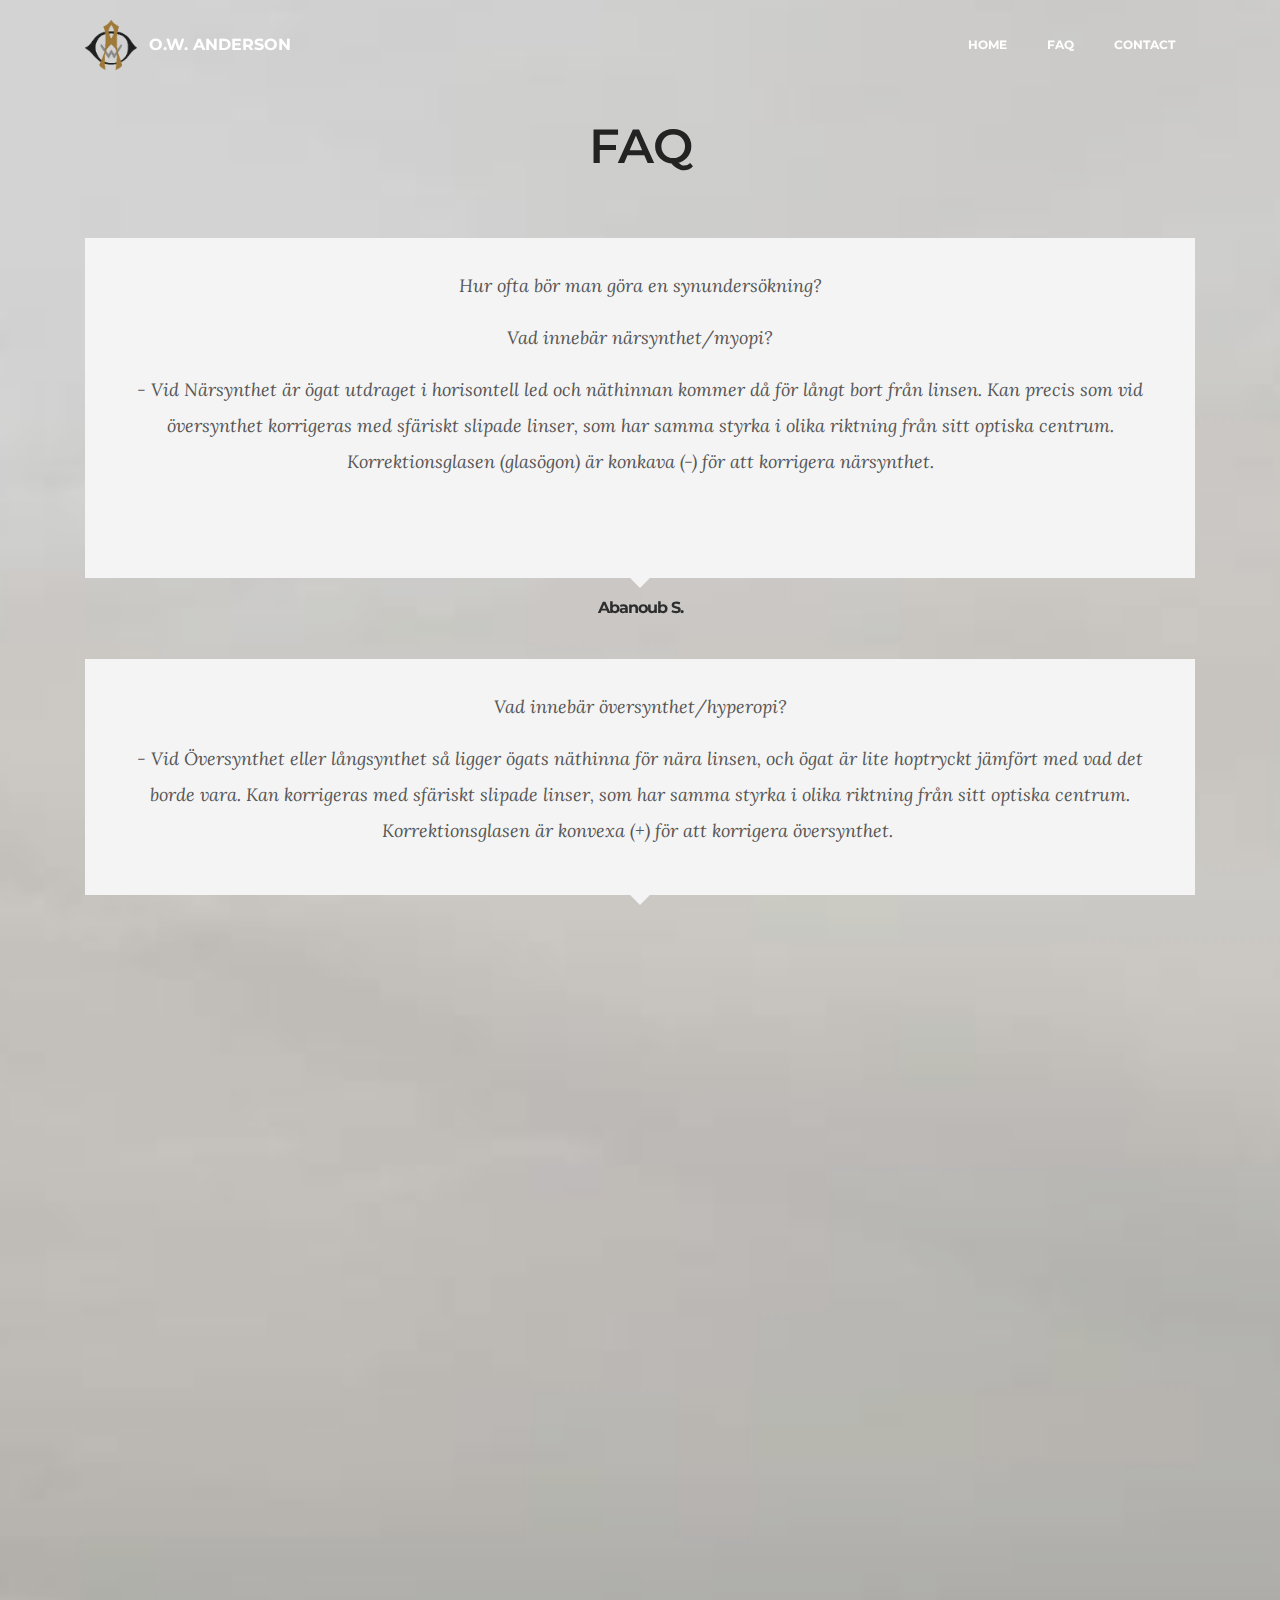
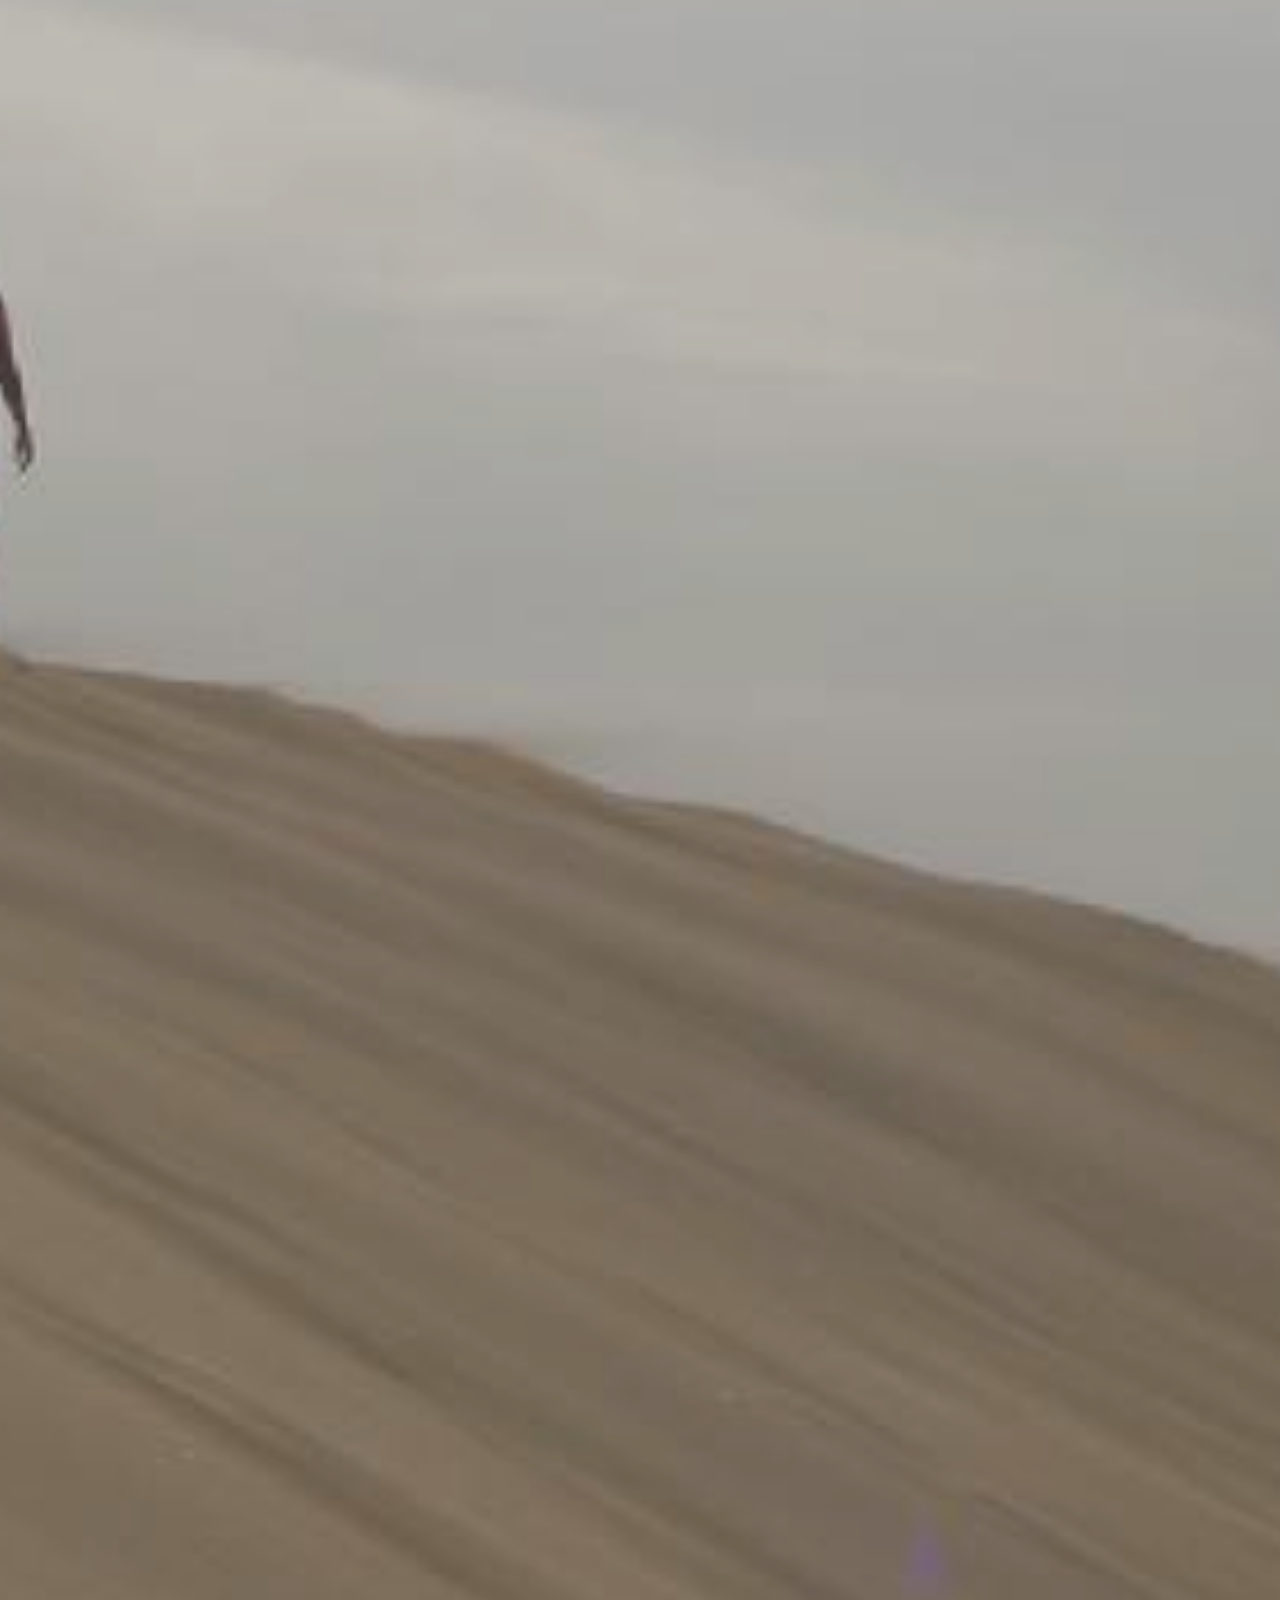
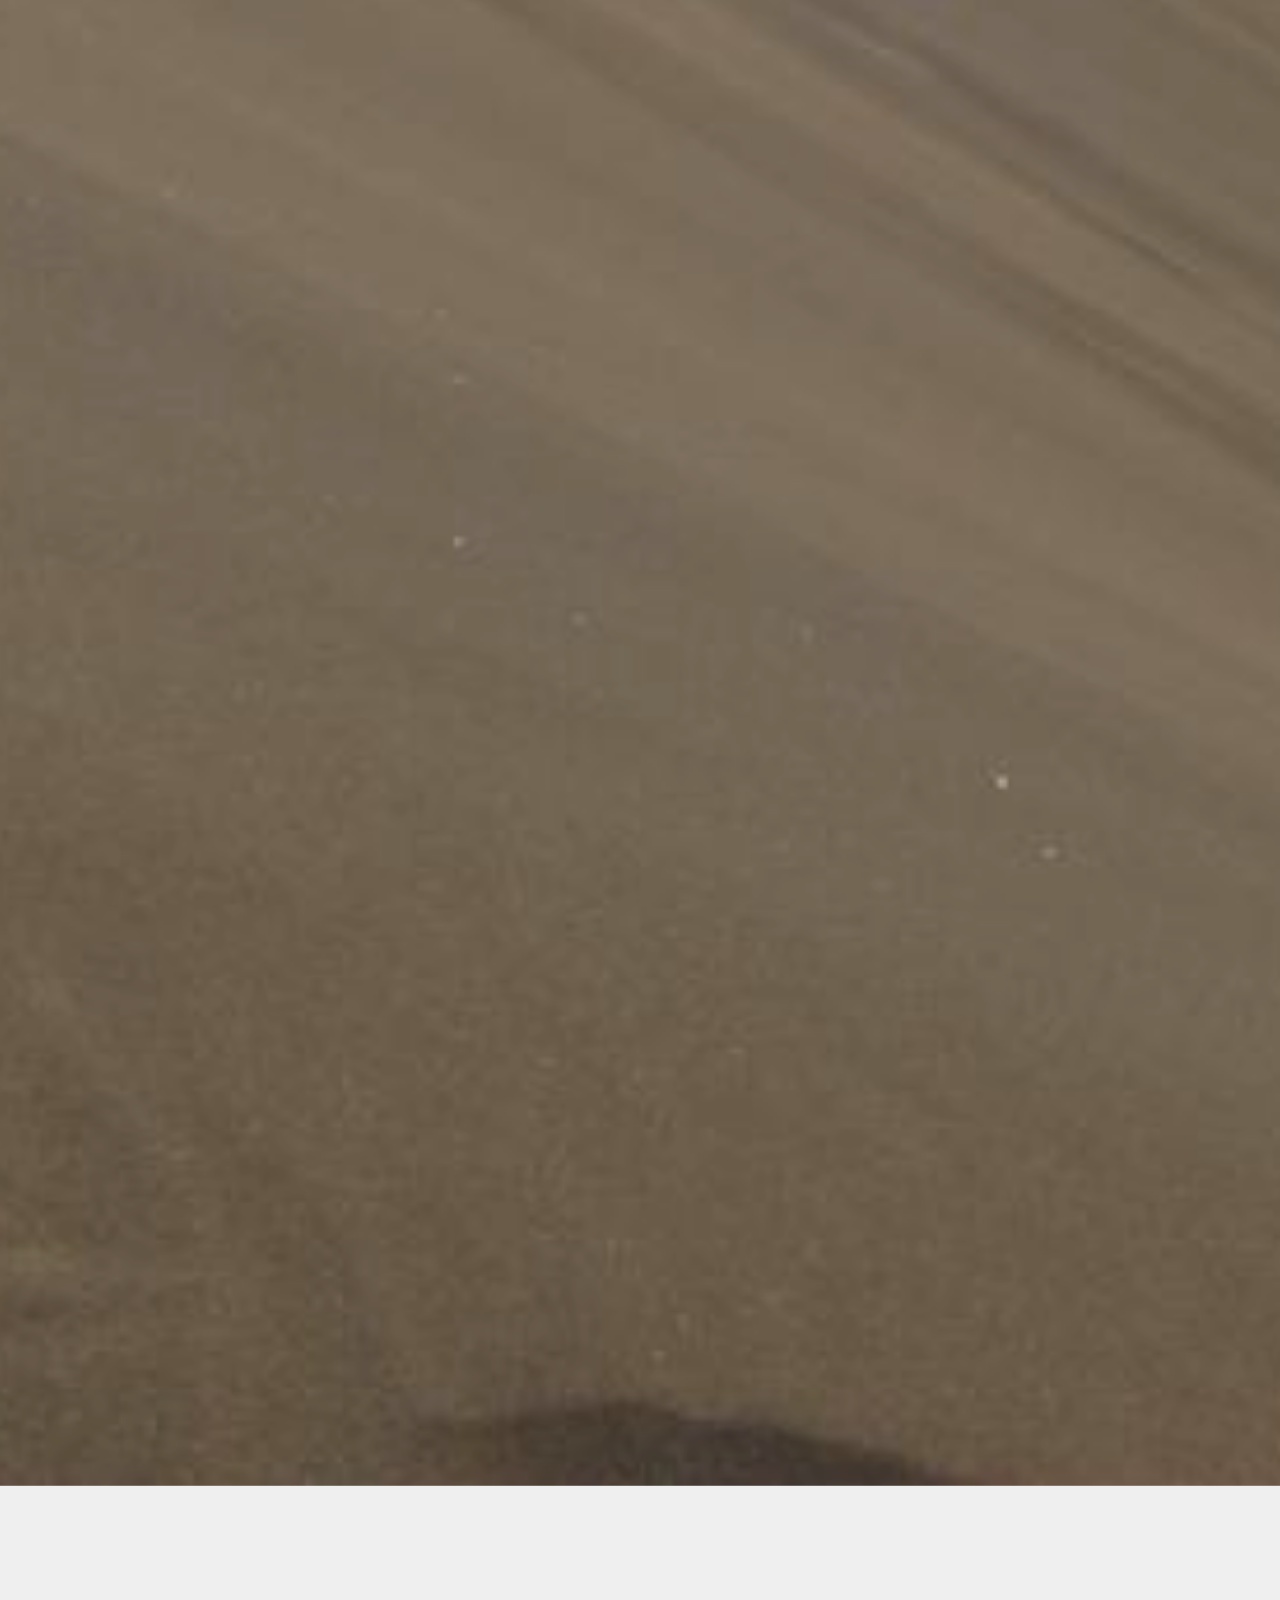
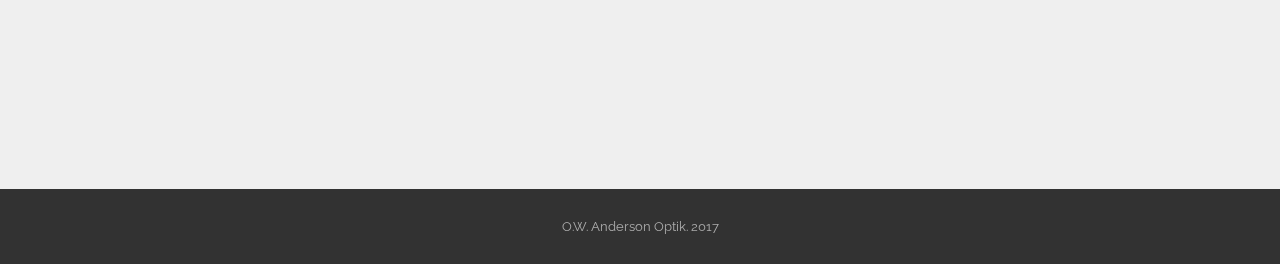
==== page1.html @ b097b7ee "create github pages" ====
<!DOCTYPE html>
<html>
<head>
  <!-- Site made with Mobirise Website Builder v3.10.2, https://mobirise.com -->
  <meta charset="UTF-8">
  <meta http-equiv="X-UA-Compatible" content="IE=edge">
  <meta name="generator" content="Mobirise v3.10.2, mobirise.com">
  <meta name="viewport" content="width=device-width, initial-scale=1">
  <link rel="shortcut icon" href="assets/images/ow-backgroundless-132x128-56.png" type="image/x-icon">
  <meta name="description" content="">
  
  <link rel="stylesheet" href="https://fonts.googleapis.com/css?family=Lora:400,700,400italic,700italic&amp;subset=latin">
  <link rel="stylesheet" href="https://fonts.googleapis.com/css?family=Montserrat:400,700">
  <link rel="stylesheet" href="https://fonts.googleapis.com/css?family=Raleway:100,100i,200,200i,300,300i,400,400i,500,500i,600,600i,700,700i,800,800i,900,900i">
  <link rel="stylesheet" href="assets/bootstrap-material-design-font/css/material.css">
  <link rel="stylesheet" href="assets/tether/tether.min.css">
  <link rel="stylesheet" href="assets/bootstrap/css/bootstrap.min.css">
  <link rel="stylesheet" href="assets/animate.css/animate.min.css">
  <link rel="stylesheet" href="assets/dropdown/css/style.css">
  <link rel="stylesheet" href="assets/theme/css/style.css">
  <link rel="stylesheet" href="assets/mobirise/css/mbr-additional.css" type="text/css">
  
  
  
</head>
<body>
<section id="ext_menu-i">

    <nav class="navbar navbar-dropdown bg-color transparent navbar-fixed-top">
        <div class="container">

            <div class="mbr-table">
                <div class="mbr-table-cell">

                    <div class="navbar-brand">
                        <a href="https://mobirise.com" class="navbar-logo"><img src="assets/images/ow-backgroundless-132x128-56.png" alt="Mobirise"></a>
                        <a class="navbar-caption" href="https://mobirise.com">O.W. ANDERSON</a>
                    </div>

                </div>
                <div class="mbr-table-cell">

                    <button class="navbar-toggler pull-xs-right hidden-md-up" type="button" data-toggle="collapse" data-target="#exCollapsingNavbar">
                        <div class="hamburger-icon"></div>
                    </button>

                    <ul class="nav-dropdown collapse pull-xs-right nav navbar-nav navbar-toggleable-sm" id="exCollapsingNavbar"><li class="nav-item"><a class="nav-link link" href="https://mobirise.com/">HOME</a></li><li class="nav-item"><a class="nav-link link" href="page1.html">FAQ</a></li><li class="nav-item"><a class="nav-link link" href="https://mobirise.com/">CONTACT</a></li></ul>
                    <button hidden="" class="navbar-toggler navbar-close" type="button" data-toggle="collapse" data-target="#exCollapsingNavbar">
                        <div class="close-icon"></div>
                    </button>

                </div>
            </div>

        </div>
    </nav>

</section>

<section class="engine"><a rel="external" href="https://mobirise.com">free drag and drop website generator software</a></section><section class="mbr-section mbr-parallax-background mbr-after-navbar" id="testimonials4-l" style="background-image: url(assets/images/sky.jpg); padding-top: 120px; padding-bottom: 120px;">

    <div class="mbr-overlay" style="opacity: 0.2; background-color: rgb(34, 34, 34);">
    </div>

        <div class="mbr-section mbr-section__container mbr-section__container--middle">
            <div class="container">
                <div class="row">
                    <div class="col-xs-12 text-xs-center">
                        <h3 class="mbr-section-title display-2">FAQ</h3>
                        
                    </div>
                </div>
            </div>
        </div>


    <div class="mbr-section mbr-section-nopadding">
        <div class="container">
            <div class="row">

                <div class="col-xs-12">

                    <div class="mbr-testimonial card">
                        <div class="card-block"><p>Hur ofta bör man göra en synundersökning?</p><p><span style="font-size: 1.125rem; line-height: 2;">Vad innebär närsynthet/myopi?</span></p><p>- Vid Närsynthet är ögat utdraget i horisontell led och näthinnan kommer då för långt bort från linsen. Kan precis som vid översynthet korrigeras med sfäriskt slipade linser, som har samma styrka i olika riktning från sitt optiska centrum. Korrektionsglasen (glasögon) är konkava (-) för att korrigera närsynthet.</p><p><br></p></div>
                        <div class="mbr-author card-footer">
                            
                            <div class="mbr-author-name">Abanoub S.</div>
                            
                        </div>
                    </div><div class="mbr-testimonial card">
                        <div class="card-block"><p>Vad innebär översynthet/hyperopi?</p><p>- Vid Översynthet eller långsynthet så ligger ögats näthinna för nära linsen, och ögat är lite hoptryckt jämfört med vad det borde vara. Kan korrigeras med sfäriskt slipade linser, som har samma styrka i olika riktning från sitt optiska centrum. Korrektionsglasen är konvexa (+) för att korrigera översynthet.&nbsp;</p></div>
                        <div class="mbr-author card-footer">
                            
                            <div class="mbr-author-name">Suffian A.</div>
                            
                        </div>
                    </div><div class="mbr-testimonial card">
                        <div class="card-block"><p>Vad innebär astigmatism/brytningsfel?</p><p>- Vid Astigmatism även kallat brytningsfel, ger en sfärisk korrektion ändå oskarpa bilder i något avseende, oftast upplever personen att en rund punkt blir oval och suddig i en riktning. Den typen av fel kallas astigmatiska fel och korrigeras med toriska (cylindriska) korrektionsglas. Vid astigmatism bryts ljusstrålar i horisontal- och vertikalplanet till olika punkter i ögat och bilden på näthinnan blir suddig. Astigmatism uppträder ibland samtidigt med något av synfelen närsynthet eller översynthet, och glasögonens korrektionsglas slipas då med olika styrka i olika riktning. Vid astigmatiskt synfel kan toriska linser användas. Dessa har två styrkor, en för sfärsik korrektion och en för cylindrisk.</p></div>
                        <div class="mbr-author card-footer">
                            
                            <div class="mbr-author-name">Jhollman C.</div>
                            
                        </div>
                    </div><div class="mbr-testimonial card">
                        <div class="card-block"><p>Vad menas med ålderssynthet/presbyopi?</p><p>- Ålderssynthet uppstår vanligen runt 50 år, då har ögonlinsen börjat förändras och stelna och ögonlinsen får svårare att ställa in sig snabbt. Det gör att äldre personer i allmänhet har svårt att se skarpt på nära håll, även om synen varit fullgod i yngre år. Den åldersbetingade synnedsättning ska inte förväxlas med översynthet.</p><p>För att korrigera ålderssynthet, används glas med olika styrka i olika delar, så att bäraren av glasögonen kan höja och sänka huvudet för att få olika styrka på den del av glasögonen som används. Sådana glas kallas progressiva glas och övergången mellan olika styrka är mjuk. Innan tekniken med progressivt slipade glas var tillräckligt bra var det vanligt med bifokalglas eller trifokalglas, dvs linser med avgränsade områden med annan slipning, något som kunde kännas obekvämt och störande för bäraren. Ännu ett alternativ på ålderns höst är att ha olika glasögon för läsning och för att se på långt håll, något som många föredrar. I dag finns det både bifokala linser och progressiva linser för att korrigera ålderssynthet.</p><p><br></p><p>En rubbning i ögats förmåga att ställa in sig kan förekomma även i yngre åldrar och gör att personen ser sämre på nära håll än vad som är normalt. Det kan ha fysiologiska orsaker eller bero på läkemedel.</p></div>
                        <div class="mbr-author card-footer">
                            
                            <div class="mbr-author-name">John Smith</div>
                            
                        </div>
                    </div><div class="mbr-testimonial card">
                        <div class="card-block"><p>“Lorem ipsum dolor sit amet, consectetur adipisicing elit. Excepturi, aspernatur, voluptatibus, atque, tempore molestiae sed modi a ullam sint adipisci rerum vel praesentium voluptas deserunt veniam provident culpa sequi veritatis.”</p></div>
                        <div class="mbr-author card-footer">
                            
                            <div class="mbr-author-name">John Smith</div>
                            
                        </div>
                    </div><div class="mbr-testimonial card">
                        <div class="card-block"><p>“Lorem ipsum dolor sit amet, consectetur adipisicing elit. Excepturi, aspernatur, voluptatibus, atque, tempore molestiae sed modi a ullam sint adipisci rerum vel praesentium voluptas deserunt veniam provident culpa sequi veritatis.”</p></div>
                        <div class="mbr-author card-footer">
                            
                            <div class="mbr-author-name">John Smith</div>
                            
                        </div>
                    </div><div class="mbr-testimonial card">
                        <div class="card-block"><p>“Lorem ipsum dolor sit amet, consectetur adipisicing elit. Excepturi, aspernatur, voluptatibus, atque, tempore molestiae sed modi a ullam sint adipisci rerum vel praesentium voluptas deserunt veniam provident culpa sequi veritatis.”</p></div>
                        <div class="mbr-author card-footer">
                            
                            <div class="mbr-author-name">John Smith</div>
                            
                        </div>
                    </div><div class="mbr-testimonial card">
                        <div class="card-block"><p>“Lorem ipsum dolor sit amet, consectetur adipisicing elit. Excepturi, aspernatur, voluptatibus, atque, tempore molestiae sed modi a ullam sint adipisci rerum vel praesentium voluptas deserunt veniam provident culpa sequi veritatis.”</p></div>
                        <div class="mbr-author card-footer">
                            
                            <div class="mbr-author-name">John Smith</div>
                            
                        </div>
                    </div><div class="mbr-testimonial card">
                        <div class="card-block"><p>“Lorem ipsum dolor sit amet, consectetur adipisicing elit. Excepturi, aspernatur, voluptatibus, atque, tempore molestiae sed modi a ullam sint adipisci rerum vel praesentium voluptas deserunt veniam provident culpa sequi veritatis.”</p></div>
                        <div class="mbr-author card-footer">
                            
                            <div class="mbr-author-name">John Smith</div>
                            
                        </div>
                    </div><div class="mbr-testimonial card">
                        <div class="card-block"><p>“Lorem ipsum dolor sit amet, consectetur adipisicing elit. Excepturi, aspernatur, voluptatibus, atque, tempore molestiae sed modi a ullam sint adipisci rerum vel praesentium voluptas deserunt veniam provident culpa sequi veritatis.”</p></div>
                        <div class="mbr-author card-footer">
                            
                            <div class="mbr-author-name">John Smith</div>
                            
                        </div>
                    </div><div class="mbr-testimonial card">
                        <div class="card-block"><p>“Lorem ipsum dolor sit amet, consectetur adipisicing elit. Excepturi, aspernatur, voluptatibus, atque, tempore molestiae sed modi a ullam sint adipisci rerum vel praesentium voluptas deserunt veniam provident culpa sequi veritatis.”</p></div>
                        <div class="mbr-author card-footer">
                            
                            <div class="mbr-author-name">John Smith</div>
                            
                        </div>
                    </div><div class="mbr-testimonial card">
                        <div class="card-block"><p>“Lorem ipsum dolor sit amet, consectetur adipisicing elit. Excepturi, aspernatur, voluptatibus, atque, tempore molestiae sed modi a ullam sint adipisci rerum vel praesentium voluptas deserunt veniam provident culpa sequi veritatis.”</p></div>
                        <div class="mbr-author card-footer">
                            
                            <div class="mbr-author-name">John Smith</div>
                            
                        </div>
                    </div><div class="mbr-testimonial card">
                        <div class="card-block"><p>“Lorem ipsum dolor sit amet, consectetur adipisicing elit. Excepturi, aspernatur, voluptatibus, atque, tempore molestiae sed modi a ullam sint adipisci rerum vel praesentium voluptas deserunt veniam provident culpa sequi veritatis.”</p></div>
                        <div class="mbr-author card-footer">
                            
                            <div class="mbr-author-name">John Smith</div>
                            
                        </div>
                    </div><div class="mbr-testimonial card">
                        <div class="card-block"><p>“Lorem ipsum dolor sit amet, consectetur adipisicing elit. Excepturi, aspernatur, voluptatibus, atque, tempore molestiae sed modi a ullam sint adipisci rerum vel praesentium voluptas deserunt veniam provident culpa sequi veritatis.”</p></div>
                        <div class="mbr-author card-footer">
                            
                            <div class="mbr-author-name">John Smith</div>
                            
                        </div>
                    </div><div class="mbr-testimonial card">
                        <div class="card-block"><p>“Lorem ipsum dolor sit amet, consectetur adipisicing elit. Excepturi, aspernatur, voluptatibus, atque, tempore molestiae sed modi a ullam sint adipisci rerum vel praesentium voluptas deserunt veniam provident culpa sequi veritatis.”</p></div>
                        <div class="mbr-author card-footer">
                            
                            <div class="mbr-author-name">John Smith</div>
                            
                        </div>
                    </div>

                </div>

            </div>

        </div>
    </div>
</section>

<section class="mbr-section mbr-section-md-padding mbr-footer footer1" id="contacts1-j" style="background-color: rgb(239, 239, 239); padding-top: 90px; padding-bottom: 90px;">
    
    <div class="container">
        <div class="row">
            <div class="mbr-footer-content col-xs-12 col-md-3">
                <div><img src="assets/images/owa-2-gold-and-silver-128x123-85.png"></div>
            </div>
            <div class="mbr-footer-content col-xs-12 col-md-3">
                <p><strong>Address</strong><br>Ö Boulevarden 44, Kristianstad.<br>www.owaoptik.se</p>
            </div>
            <div class="mbr-footer-content col-xs-12 col-md-3">
                <p><strong>Contacts</strong><br>
Email: info@owaoptik.se<br>
Phone: 044 21 38 49<br></p>
            </div>
            <div class="mbr-footer-content col-xs-12 col-md-3">
                <p></p><p><strong>Links</strong><br>
<a href="www.voltgroup.com.mx">Site made by Volt Group</a><a class="text-primary" href="https://mobirise.com/mobirise-free-mac.zip"></a></p><p></p>
            </div>

        </div>
    </div>
</section>

<footer class="mbr-small-footer mbr-section mbr-section-nopadding" id="footer1-k" style="background-color: rgb(50, 50, 50); padding-top: 1.75rem; padding-bottom: 1.75rem;">
    
    <div class="container">
        <p class="text-xs-center">O.W. Anderson Optik. 2017</p>
    </div>
</footer>


  <script src="assets/web/assets/jquery/jquery.min.js"></script>
  <script src="assets/tether/tether.min.js"></script>
  <script src="assets/bootstrap/js/bootstrap.min.js"></script>
  <script src="assets/smooth-scroll/SmoothScroll.js"></script>
  <script src="assets/viewportChecker/jquery.viewportchecker.js"></script>
  <script src="assets/jarallax/jarallax.js"></script>
  <script src="assets/dropdown/js/script.min.js"></script>
  <script src="assets/touchSwipe/jquery.touchSwipe.min.js"></script>
  <script src="assets/theme/js/script.js"></script>
  
  
  <input name="animation" type="hidden">
  </body>
</html>
---- assets/bootstrap-material-design-font/css/material.css ----
@font-face {
  font-family: 'Material-Design-Icons';
  src: url('../fonts/Material-Design-Icons.eot?3ocs8m');
  src: url('../fonts/Material-Design-Icons.eot?#iefix3ocs8m') format('embedded-opentype'), url('../fonts/Material-Design-Icons.woff?3ocs8m') format('woff'), url('../fonts/Material-Design-Icons.ttf?3ocs8m') format('truetype'), url('../fonts/Material-Design-Icons.svg?3ocs8m#Material-Design-Icons') format('svg');
  font-weight: normal;
  font-style: normal;
}
[class^="mdi-"],
[class*="mdi-"] {
  speak: none;
  display: inline-block;
  font-style: normal;
  font-variant:normal;
  font-weight:normal;
  /*font-size:24px;*/
  line-height:1;
  font-family:'Material-Design-Icons' !important;
  text-rendering: auto;
  
  -webkit-font-smoothing: antialiased;
  -moz-osx-font-smoothing: grayscale;
  -webkit-transform: translate(0, 0);
      -ms-transform: translate(0, 0);
          transform: translate(0, 0);
}
[class^="mdi-"]:before,
[class*="mdi-"]:before {
  display: inline-block;
  speak: none;
  text-decoration: inherit;
}
[class^="mdi-"].pull-left,
[class*="mdi-"].pull-left {
  margin-right: .3em;
}
[class^="mdi-"].pull-right,
[class*="mdi-"].pull-right {
  margin-left: .3em;
}
[class^="mdi-"].mdi-lg:before,
[class*="mdi-"].mdi-lg:before,
[class^="mdi-"].mdi-lg:after,
[class*="mdi-"].mdi-lg:after {
  font-size: 1.33333333em;
  line-height: 0.75em;
  vertical-align: -15%;
}
[class^="mdi-"].mdi-2x:before,
[class*="mdi-"].mdi-2x:before,
[class^="mdi-"].mdi-2x:after,
[class*="mdi-"].mdi-2x:after {
  font-size: 2em;
}
[class^="mdi-"].mdi-3x:before,
[class*="mdi-"].mdi-3x:before,
[class^="mdi-"].mdi-3x:after,
[class*="mdi-"].mdi-3x:after {
  font-size: 3em;
}
[class^="mdi-"].mdi-4x:before,
[class*="mdi-"].mdi-4x:before,
[class^="mdi-"].mdi-4x:after,
[class*="mdi-"].mdi-4x:after {
  font-size: 4em;
}
[class^="mdi-"].mdi-5x:before,
[class*="mdi-"].mdi-5x:before,
[class^="mdi-"].mdi-5x:after,
[class*="mdi-"].mdi-5x:after {
  font-size: 5em;
}
[class^="mdi-device-signal-cellular-"]:after,
[class^="mdi-device-battery-"]:after,
[class^="mdi-device-battery-charging-"]:after,
[class^="mdi-device-signal-cellular-connected-no-internet-"]:after,
[class^="mdi-device-signal-wifi-"]:after,
[class^="mdi-device-signal-wifi-statusbar-not-connected"]:after,
.mdi-device-network-wifi:after {
  opacity: .3;
  position: absolute;
  left: 0;
  top: 0;
  z-index: 1;
  display: inline-block;
  speak: none;
  text-decoration: inherit;
}
[class^="mdi-device-signal-cellular-"]:after {
  content: "\e758";
}
[class^="mdi-device-battery-"]:after {
  content: "\e735";
}
[class^="mdi-device-battery-charging-"]:after {
  content: "\e733";
}
[class^="mdi-device-signal-cellular-connected-no-internet-"]:after {
  content: "\e75d";
}
[class^="mdi-device-signal-wifi-"]:after,
.mdi-device-network-wifi:after {
  content: "\e765";
}
[class^="mdi-device-signal-wifi-statusbasr-not-connected"]:after {
  content: "\e8f7";
}
.mdi-device-signal-cellular-off:after,
.mdi-device-signal-cellular-null:after,
.mdi-device-signal-cellular-no-sim:after,
.mdi-device-signal-wifi-off:after,
.mdi-device-signal-wifi-4-bar:after,
.mdi-device-signal-cellular-4-bar:after,
.mdi-device-battery-alert:after,
.mdi-device-signal-cellular-connected-no-internet-4-bar:after,
.mdi-device-battery-std:after,
.mdi-device-battery-full .mdi-device-battery-unknown:after {
  content: "";
}
.mdi-fw {
  width: 1.28571429em;
  text-align: center;
}
.mdi-ul {
  padding-left: 0;
  margin-left: 2.14285714em;
  list-style-type: none;
}
.mdi-ul > li {
  position: relative;
}
.mdi-li {
  position: absolute;
  left: -2.14285714em;
  width: 2.14285714em;
  top: 0.14285714em;
  text-align: center;
}
.mdi-li.mdi-lg {
  left: -1.85714286em;
}
.mdi-border {
  padding: .2em .25em .15em;
  border: solid 0.08em #eeeeee;
  border-radius: .1em;
}
.mdi-spin {
  -webkit-animation: mdi-spin 2s infinite linear;
  animation: mdi-spin 2s infinite linear;
  -webkit-transform-origin: 50% 50%;
  -ms-transform-origin: 50% 50%;
      transform-origin: 50% 50%;
}
.mdi-pulse {
  -webkit-animation: mdi-spin 1s steps(8) infinite;
  animation: mdi-spin 1s steps(8) infinite;
  -webkit-transform-origin: 50% 50%;
  -ms-transform-origin: 50% 50%;
      transform-origin: 50% 50%;
}
@-webkit-keyframes mdi-spin {
  0% {
    -webkit-transform: rotate(0deg);
    transform: rotate(0deg);
  }
  100% {
    -webkit-transform: rotate(359deg);
    transform: rotate(359deg);
  }
}
@keyframes mdi-spin {
  0% {
    -webkit-transform: rotate(0deg);
    transform: rotate(0deg);
  }
  100% {
    -webkit-transform: rotate(359deg);
    transform: rotate(359deg);
  }
}
.mdi-rotate-90 {
  filter: progid:DXImageTransform.Microsoft.BasicImage(rotation=1);
  -webkit-transform: rotate(90deg);
  -ms-transform: rotate(90deg);
  transform: rotate(90deg);
}
.mdi-rotate-180 {
  filter: progid:DXImageTransform.Microsoft.BasicImage(rotation=2);
  -webkit-transform: rotate(180deg);
  -ms-transform: rotate(180deg);
  transform: rotate(180deg);
}
.mdi-rotate-270 {
  filter: progid:DXImageTransform.Microsoft.BasicImage(rotation=3);
  -webkit-transform: rotate(270deg);
  -ms-transform: rotate(270deg);
  transform: rotate(270deg);
}
.mdi-flip-horizontal {
  filter: progid:DXImageTransform.Microsoft.BasicImage(rotation=0, mirror=1);
  -webkit-transform: scale(-1, 1);
  -ms-transform: scale(-1, 1);
  transform: scale(-1, 1);
}
.mdi-flip-vertical {
  filter: progid:DXImageTransform.Microsoft.BasicImage(rotation=2, mirror=1);
  -webkit-transform: scale(1, -1);
  -ms-transform: scale(1, -1);
  transform: scale(1, -1);
}
:root .mdi-rotate-90,
:root .mdi-rotate-180,
:root .mdi-rotate-270,
:root .mdi-flip-horizontal,
:root .mdi-flip-vertical {
  -webkit-filter: none;
          filter: none;
}
.mdi-stack {
  position: relative;
  display: inline-block;
  width: 2em;
  height: 2em;
  line-height: 2em;
  vertical-align: middle;
}
.mdi-stack-1x,
.mdi-stack-2x {
  position: absolute;
  left: 0;
  width: 100%;
  text-align: center;
}
.mdi-stack-1x {
  line-height: inherit;
}
.mdi-stack-2x {
  font-size: 2em;
}
.mdi-inverse {
  color: #ffffff;
}
/* Start Icons */
.mdi-action-3d-rotation:before {
  content: "\e600";
}
.mdi-action-accessibility:before {
  content: "\e601";
}
.mdi-action-account-balance-wallet:before {
  content: "\e602";
}
.mdi-action-account-balance:before {
  content: "\e603";
}
.mdi-action-account-box:before {
  content: "\e604";
}
.mdi-action-account-child:before {
  content: "\e605";
}
.mdi-action-account-circle:before {
  content: "\e606";
}
.mdi-action-add-shopping-cart:before {
  content: "\e607";
}
.mdi-action-alarm-add:before {
  content: "\e608";
}
.mdi-action-alarm-off:before {
  content: "\e609";
}
.mdi-action-alarm-on:before {
  content: "\e60a";
}
.mdi-action-alarm:before {
  content: "\e60b";
}
.mdi-action-android:before {
  content: "\e60c";
}
.mdi-action-announcement:before {
  content: "\e60d";
}
.mdi-action-aspect-ratio:before {
  content: "\e60e";
}
.mdi-action-assessment:before {
  content: "\e60f";
}
.mdi-action-assignment-ind:before {
  content: "\e610";
}
.mdi-action-assignment-late:before {
  content: "\e611";
}
.mdi-action-assignment-return:before {
  content: "\e612";
}
.mdi-action-assignment-returned:before {
  content: "\e613";
}
.mdi-action-assignment-turned-in:before {
  content: "\e614";
}
.mdi-action-assignment:before {
  content: "\e615";
}
.mdi-action-autorenew:before {
  content: "\e616";
}
.mdi-action-backup:before {
  content: "\e617";
}
.mdi-action-book:before {
  content: "\e618";
}
.mdi-action-bookmark-outline:before {
  content: "\e619";
}
.mdi-action-bookmark:before {
  content: "\e61a";
}
.mdi-action-bug-report:before {
  content: "\e61b";
}
.mdi-action-cached:before {
  content: "\e61c";
}
.mdi-action-check-circle:before {
  content: "\e61d";
}
.mdi-action-class:before {
  content: "\e61e";
}
.mdi-action-credit-card:before {
  content: "\e61f";
}
.mdi-action-dashboard:before {
  content: "\e620";
}
.mdi-action-delete:before {
  content: "\e621";
}
.mdi-action-description:before {
  content: "\e622";
}
.mdi-action-dns:before {
  content: "\e623";
}
.mdi-action-done-all:before {
  content: "\e624";
}
.mdi-action-done:before {
  content: "\e625";
}
.mdi-action-event:before {
  content: "\e626";
}
.mdi-action-exit-to-app:before {
  content: "\e627";
}
.mdi-action-explore:before {
  content: "\e628";
}
.mdi-action-extension:before {
  content: "\e629";
}
.mdi-action-face-unlock:before {
  content: "\e62a";
}
.mdi-action-favorite-outline:before {
  content: "\e62b";
}
.mdi-action-favorite:before {
  content: "\e62c";
}
.mdi-action-find-in-page:before {
  content: "\e62d";
}
.mdi-action-find-replace:before {
  content: "\e62e";
}
.mdi-action-flip-to-back:before {
  content: "\e62f";
}
.mdi-action-flip-to-front:before {
  content: "\e630";
}
.mdi-action-get-app:before {
  content: "\e631";
}
.mdi-action-grade:before {
  content: "\e632";
}
.mdi-action-group-work:before {
  content: "\e633";
}
.mdi-action-help:before {
  content: "\e634";
}
.mdi-action-highlight-remove:before {
  content: "\e635";
}
.mdi-action-history:before {
  content: "\e636";
}
.mdi-action-home:before {
  content: "\e637";
}
.mdi-action-https:before {
  content: "\e638";
}
.mdi-action-info-outline:before {
  content: "\e639";
}
.mdi-action-info:before {
  content: "\e63a";
}
.mdi-action-input:before {
  content: "\e63b";
}
.mdi-action-invert-colors:before {
  content: "\e63c";
}
.mdi-action-label-outline:before {
  content: "\e63d";
}
.mdi-action-label:before {
  content: "\e63e";
}
.mdi-action-language:before {
  content: "\e63f";
}
.mdi-action-launch:before {
  content: "\e640";
}
.mdi-action-list:before {
  content: "\e641";
}
.mdi-action-lock-open:before {
  content: "\e642";
}
.mdi-action-lock-outline:before {
  content: "\e643";
}
.mdi-action-lock:before {
  content: "\e644";
}
.mdi-action-loyalty:before {
  content: "\e645";
}
.mdi-action-markunread-mailbox:before {
  content: "\e646";
}
.mdi-action-note-add:before {
  content: "\e647";
}
.mdi-action-open-in-browser:before {
  content: "\e648";
}
.mdi-action-open-in-new:before {
  content: "\e649";
}
.mdi-action-open-with:before {
  content: "\e64a";
}
.mdi-action-pageview:before {
  content: "\e64b";
}
.mdi-action-payment:before {
  content: "\e64c";
}
.mdi-action-perm-camera-mic:before {
  content: "\e64d";
}
.mdi-action-perm-contact-cal:before {
  content: "\e64e";
}
.mdi-action-perm-data-setting:before {
  content: "\e64f";
}
.mdi-action-perm-device-info:before {
  content: "\e650";
}
.mdi-action-perm-identity:before {
  content: "\e651";
}
.mdi-action-perm-media:before {
  content: "\e652";
}
.mdi-action-perm-phone-msg:before {
  content: "\e653";
}
.mdi-action-perm-scan-wifi:before {
  content: "\e654";
}
.mdi-action-picture-in-picture:before {
  content: "\e655";
}
.mdi-action-polymer:before {
  content: "\e656";
}
.mdi-action-print:before {
  content: "\e657";
}
.mdi-action-query-builder:before {
  content: "\e658";
}
.mdi-action-question-answer:before {
  content: "\e659";
}
.mdi-action-receipt:before {
  content: "\e65a";
}
.mdi-action-redeem:before {
  content: "\e65b";
}
.mdi-action-reorder:before {
  content: "\e65c";
}
.mdi-action-report-problem:before {
  content: "\e65d";
}
.mdi-action-restore:before {
  content: "\e65e";
}
.mdi-action-room:before {
  content: "\e65f";
}
.mdi-action-schedule:before {
  content: "\e660";
}
.mdi-action-search:before {
  content: "\e661";
}
.mdi-action-settings-applications:before {
  content: "\e662";
}
.mdi-action-settings-backup-restore:before {
  content: "\e663";
}
.mdi-action-settings-bluetooth:before {
  content: "\e664";
}
.mdi-action-settings-cell:before {
  content: "\e665";
}
.mdi-action-settings-display:before {
  content: "\e666";
}
.mdi-action-settings-ethernet:before {
  content: "\e667";
}
.mdi-action-settings-input-antenna:before {
  content: "\e668";
}
.mdi-action-settings-input-component:before {
  content: "\e669";
}
.mdi-action-settings-input-composite:before {
  content: "\e66a";
}
.mdi-action-settings-input-hdmi:before {
  content: "\e66b";
}
.mdi-action-settings-input-svideo:before {
  content: "\e66c";
}
.mdi-action-settings-overscan:before {
  content: "\e66d";
}
.mdi-action-settings-phone:before {
  content: "\e66e";
}
.mdi-action-settings-power:before {
  content: "\e66f";
}
.mdi-action-settings-remote:before {
  content: "\e670";
}
.mdi-action-settings-voice:before {
  content: "\e671";
}
.mdi-action-settings:before {
  content: "\e672";
}
.mdi-action-shop-two:before {
  content: "\e673";
}
.mdi-action-shop:before {
  content: "\e674";
}
.mdi-action-shopping-basket:before {
  content: "\e675";
}
.mdi-action-shopping-cart:before {
  content: "\e676";
}
.mdi-action-speaker-notes:before {
  content: "\e677";
}
.mdi-action-spellcheck:before {
  content: "\e678";
}
.mdi-action-star-rate:before {
  content: "\e679";
}
.mdi-action-stars:before {
  content: "\e67a";
}
.mdi-action-store:before {
  content: "\e67b";
}
.mdi-action-subject:before {
  content: "\e67c";
}
.mdi-action-supervisor-account:before {
  content: "\e67d";
}
.mdi-action-swap-horiz:before {
  content: "\e67e";
}
.mdi-action-swap-vert-circle:before {
  content: "\e67f";
}
.mdi-action-swap-vert:before {
  content: "\e680";
}
.mdi-action-system-update-tv:before {
  content: "\e681";
}
.mdi-action-tab-unselected:before {
  content: "\e682";
}
.mdi-action-tab:before {
  content: "\e683";
}
.mdi-action-theaters:before {
  content: "\e684";
}
.mdi-action-thumb-down:before {
  content: "\e685";
}
.mdi-action-thumb-up:before {
  content: "\e686";
}
.mdi-action-thumbs-up-down:before {
  content: "\e687";
}
.mdi-action-toc:before {
  content: "\e688";
}
.mdi-action-today:before {
  content: "\e689";
}
.mdi-action-track-changes:before {
  content: "\e68a";
}
.mdi-action-translate:before {
  content: "\e68b";
}
.mdi-action-trending-down:before {
  content: "\e68c";
}
.mdi-action-trending-neutral:before {
  content: "\e68d";
}
.mdi-action-trending-up:before {
  content: "\e68e";
}
.mdi-action-turned-in-not:before {
  content: "\e68f";
}
.mdi-action-turned-in:before {
  content: "\e690";
}
.mdi-action-verified-user:before {
  content: "\e691";
}
.mdi-action-view-agenda:before {
  content: "\e692";
}
.mdi-action-view-array:before {
  content: "\e693";
}
.mdi-action-view-carousel:before {
  content: "\e694";
}
.mdi-action-view-column:before {
  content: "\e695";
}
.mdi-action-view-day:before {
  content: "\e696";
}
.mdi-action-view-headline:before {
  content: "\e697";
}
.mdi-action-view-list:before {
  content: "\e698";
}
.mdi-action-view-module:before {
  content: "\e699";
}
.mdi-action-view-quilt:before {
  content: "\e69a";
}
.mdi-action-view-stream:before {
  content: "\e69b";
}
.mdi-action-view-week:before {
  content: "\e69c";
}
.mdi-action-visibility-off:before {
  content: "\e69d";
}
.mdi-action-visibility:before {
  content: "\e69e";
}
.mdi-action-wallet-giftcard:before {
  content: "\e69f";
}
.mdi-action-wallet-membership:before {
  content: "\e6a0";
}
.mdi-action-wallet-travel:before {
  content: "\e6a1";
}
.mdi-action-work:before {
  content: "\e6a2";
}
.mdi-alert-error:before {
  content: "\e6a3";
}
.mdi-alert-warning:before {
  content: "\e6a4";
}
.mdi-av-album:before {
  content: "\e6a5";
}
.mdi-av-closed-caption:before {
  content: "\e6a6";
}
.mdi-av-equalizer:before {
  content: "\e6a7";
}
.mdi-av-explicit:before {
  content: "\e6a8";
}
.mdi-av-fast-forward:before {
  content: "\e6a9";
}
.mdi-av-fast-rewind:before {
  content: "\e6aa";
}
.mdi-av-games:before {
  content: "\e6ab";
}
.mdi-av-hearing:before {
  content: "\e6ac";
}
.mdi-av-high-quality:before {
  content: "\e6ad";
}
.mdi-av-loop:before {
  content: "\e6ae";
}
.mdi-av-mic-none:before {
  content: "\e6af";
}
.mdi-av-mic-off:before {
  content: "\e6b0";
}
.mdi-av-mic:before {
  content: "\e6b1";
}
.mdi-av-movie:before {
  content: "\e6b2";
}
.mdi-av-my-library-add:before {
  content: "\e6b3";
}
.mdi-av-my-library-books:before {
  content: "\e6b4";
}
.mdi-av-my-library-music:before {
  content: "\e6b5";
}
.mdi-av-new-releases:before {
  content: "\e6b6";
}
.mdi-av-not-interested:before {
  content: "\e6b7";
}
.mdi-av-pause-circle-fill:before {
  content: "\e6b8";
}
.mdi-av-pause-circle-outline:before {
  content: "\e6b9";
}
.mdi-av-pause:before {
  content: "\e6ba";
}
.mdi-av-play-arrow:before {
  content: "\e6bb";
}
.mdi-av-play-circle-fill:before {
  content: "\e6bc";
}
.mdi-av-play-circle-outline:before {
  content: "\e6bd";
}
.mdi-av-play-shopping-bag:before {
  content: "\e6be";
}
.mdi-av-playlist-add:before {
  content: "\e6bf";
}
.mdi-av-queue-music:before {
  content: "\e6c0";
}
.mdi-av-queue:before {
  content: "\e6c1";
}
.mdi-av-radio:before {
  content: "\e6c2";
}
.mdi-av-recent-actors:before {
  content: "\e6c3";
}
.mdi-av-repeat-one:before {
  content: "\e6c4";
}
.mdi-av-repeat:before {
  content: "\e6c5";
}
.mdi-av-replay:before {
  content: "\e6c6";
}
.mdi-av-shuffle:before {
  content: "\e6c7";
}
.mdi-av-skip-next:before {
  content: "\e6c8";
}
.mdi-av-skip-previous:before {
  content: "\e6c9";
}
.mdi-av-snooze:before {
  content: "\e6ca";
}
.mdi-av-stop:before {
  content: "\e6cb";
}
.mdi-av-subtitles:before {
  content: "\e6cc";
}
.mdi-av-surround-sound:before {
  content: "\e6cd";
}
.mdi-av-timer:before {
  content: "\e6ce";
}
.mdi-av-video-collection:before {
  content: "\e6cf";
}
.mdi-av-videocam-off:before {
  content: "\e6d0";
}
.mdi-av-videocam:before {
  content: "\e6d1";
}
.mdi-av-volume-down:before {
  content: "\e6d2";
}
.mdi-av-volume-mute:before {
  content: "\e6d3";
}
.mdi-av-volume-off:before {
  content: "\e6d4";
}
.mdi-av-volume-up:before {
  content: "\e6d5";
}
.mdi-av-web:before {
  content: "\e6d6";
}
.mdi-communication-business:before {
  content: "\e6d7";
}
.mdi-communication-call-end:before {
  content: "\e6d8";
}
.mdi-communication-call-made:before {
  content: "\e6d9";
}
.mdi-communication-call-merge:before {
  content: "\e6da";
}
.mdi-communication-call-missed:before {
  content: "\e6db";
}
.mdi-communication-call-received:before {
  content: "\e6dc";
}
.mdi-communication-call-split:before {
  content: "\e6dd";
}
.mdi-communication-call:before {
  content: "\e6de";
}
.mdi-communication-chat:before {
  content: "\e6df";
}
.mdi-communication-clear-all:before {
  content: "\e6e0";
}
.mdi-communication-comment:before {
  content: "\e6e1";
}
.mdi-communication-contacts:before {
  content: "\e6e2";
}
.mdi-communication-dialer-sip:before {
  content: "\e6e3";
}
.mdi-communication-dialpad:before {
  content: "\e6e4";
}
.mdi-communication-dnd-on:before {
  content: "\e6e5";
}
.mdi-communication-email:before {
  content: "\e6e6";
}
.mdi-communication-forum:before {
  content: "\e6e7";
}
.mdi-communication-import-export:before {
  content: "\e6e8";
}
.mdi-communication-invert-colors-off:before {
  content: "\e6e9";
}
.mdi-communication-invert-colors-on:before {
  content: "\e6ea";
}
.mdi-communication-live-help:before {
  content: "\e6eb";
}
.mdi-communication-location-off:before {
  content: "\e6ec";
}
.mdi-communication-location-on:before {
  content: "\e6ed";
}
.mdi-communication-message:before {
  content: "\e6ee";
}
.mdi-communication-messenger:before {
  content: "\e6ef";
}
.mdi-communication-no-sim:before {
  content: "\e6f0";
}
.mdi-communication-phone:before {
  content: "\e6f1";
}
.mdi-communication-portable-wifi-off:before {
  content: "\e6f2";
}
.mdi-communication-quick-contacts-dialer:before {
  content: "\e6f3";
}
.mdi-communication-quick-contacts-mail:before {
  content: "\e6f4";
}
.mdi-communication-ring-volume:before {
  content: "\e6f5";
}
.mdi-communication-stay-current-landscape:before {
  content: "\e6f6";
}
.mdi-communication-stay-current-portrait:before {
  content: "\e6f7";
}
.mdi-communication-stay-primary-landscape:before {
  content: "\e6f8";
}
.mdi-communication-stay-primary-portrait:before {
  content: "\e6f9";
}
.mdi-communication-swap-calls:before {
  content: "\e6fa";
}
.mdi-communication-textsms:before {
  content: "\e6fb";
}
.mdi-communication-voicemail:before {
  content: "\e6fc";
}
.mdi-communication-vpn-key:before {
  content: "\e6fd";
}
.mdi-content-add-box:before {
  content: "\e6fe";
}
.mdi-content-add-circle-outline:before {
  content: "\e6ff";
}
.mdi-content-add-circle:before {
  content: "\e700";
}
.mdi-content-add:before {
  content: "\e701";
}
.mdi-content-archive:before {
  content: "\e702";
}
.mdi-content-backspace:before {
  content: "\e703";
}
.mdi-content-block:before {
  content: "\e704";
}
.mdi-content-clear:before {
  content: "\e705";
}
.mdi-content-content-copy:before {
  content: "\e706";
}
.mdi-content-content-cut:before {
  content: "\e707";
}
.mdi-content-content-paste:before {
  content: "\e708";
}
.mdi-content-create:before {
  content: "\e709";
}
.mdi-content-drafts:before {
  content: "\e70a";
}
.mdi-content-filter-list:before {
  content: "\e70b";
}
.mdi-content-flag:before {
  content: "\e70c";
}
.mdi-content-forward:before {
  content: "\e70d";
}
.mdi-content-gesture:before {
  content: "\e70e";
}
.mdi-content-inbox:before {
  content: "\e70f";
}
.mdi-content-link:before {
  content: "\e710";
}
.mdi-content-mail:before {
  content: "\e711";
}
.mdi-content-markunread:before {
  content: "\e712";
}
.mdi-content-redo:before {
  content: "\e713";
}
.mdi-content-remove-circle-outline:before {
  content: "\e714";
}
.mdi-content-remove-circle:before {
  content: "\e715";
}
.mdi-content-remove:before {
  content: "\e716";
}
.mdi-content-reply-all:before {
  content: "\e717";
}
.mdi-content-reply:before {
  content: "\e718";
}
.mdi-content-report:before {
  content: "\e719";
}
.mdi-content-save:before {
  content: "\e71a";
}
.mdi-content-select-all:before {
  content: "\e71b";
}
.mdi-content-send:before {
  content: "\e71c";
}
.mdi-content-sort:before {
  content: "\e71d";
}
.mdi-content-text-format:before {
  content: "\e71e";
}
.mdi-content-undo:before {
  content: "\e71f";
}
.mdi-editor-attach-file:before {
  content: "\e776";
}
.mdi-editor-attach-money:before {
  content: "\e777";
}
.mdi-editor-border-all:before {
  content: "\e778";
}
.mdi-editor-border-bottom:before {
  content: "\e779";
}
.mdi-editor-border-clear:before {
  content: "\e77a";
}
.mdi-editor-border-color:before {
  content: "\e77b";
}
.mdi-editor-border-horizontal:before {
  content: "\e77c";
}
.mdi-editor-border-inner:before {
  content: "\e77d";
}
.mdi-editor-border-left:before {
  content: "\e77e";
}
.mdi-editor-border-outer:before {
  content: "\e77f";
}
.mdi-editor-border-right:before {
  content: "\e780";
}
.mdi-editor-border-style:before {
  content: "\e781";
}
.mdi-editor-border-top:before {
  content: "\e782";
}
.mdi-editor-border-vertical:before {
  content: "\e783";
}
.mdi-editor-format-align-center:before {
  content: "\e784";
}
.mdi-editor-format-align-justify:before {
  content: "\e785";
}
.mdi-editor-format-align-left:before {
  content: "\e786";
}
.mdi-editor-format-align-right:before {
  content: "\e787";
}
.mdi-editor-format-bold:before {
  content: "\e788";
}
.mdi-editor-format-clear:before {
  content: "\e789";
}
.mdi-editor-format-color-fill:before {
  content: "\e78a";
}
.mdi-editor-format-color-reset:before {
  content: "\e78b";
}
.mdi-editor-format-color-text:before {
  content: "\e78c";
}
.mdi-editor-format-indent-decrease:before {
  content: "\e78d";
}
.mdi-editor-format-indent-increase:before {
  content: "\e78e";
}
.mdi-editor-format-italic:before {
  content: "\e78f";
}
.mdi-editor-format-line-spacing:before {
  content: "\e790";
}
.mdi-editor-format-list-bulleted:before {
  content: "\e791";
}
.mdi-editor-format-list-numbered:before {
  content: "\e792";
}
.mdi-editor-format-paint:before {
  content: "\e793";
}
.mdi-editor-format-quote:before {
  content: "\e794";
}
.mdi-editor-format-size:before {
  content: "\e795";
}
.mdi-editor-format-strikethrough:before {
  content: "\e796";
}
.mdi-editor-format-textdirection-l-to-r:before {
  content: "\e797";
}
.mdi-editor-format-textdirection-r-to-l:before {
  content: "\e798";
}
.mdi-editor-format-underline:before {
  content: "\e799";
}
.mdi-editor-functions:before {
  content: "\e79a";
}
.mdi-editor-insert-chart:before {
  content: "\e79b";
}
.mdi-editor-insert-comment:before {
  content: "\e79c";
}
.mdi-editor-insert-drive-file:before {
  content: "\e79d";
}
.mdi-editor-insert-emoticon:before {
  content: "\e79e";
}
.mdi-editor-insert-invitation:before {
  content: "\e79f";
}
.mdi-editor-insert-link:before {
  content: "\e7a0";
}
.mdi-editor-insert-photo:before {
  content: "\e7a1";
}
.mdi-editor-merge-type:before {
  content: "\e7a2";
}
.mdi-editor-mode-comment:before {
  content: "\e7a3";
}
.mdi-editor-mode-edit:before {
  content: "\e7a4";
}
.mdi-editor-publish:before {
  content: "\e7a5";
}
.mdi-editor-vertical-align-bottom:before {
  content: "\e7a6";
}
.mdi-editor-vertical-align-center:before {
  content: "\e7a7";
}
.mdi-editor-vertical-align-top:before {
  content: "\e7a8";
}
.mdi-editor-wrap-text:before {
  content: "\e7a9";
}
.mdi-file-attachment:before {
  content: "\e7aa";
}
.mdi-file-cloud-circle:before {
  content: "\e7ab";
}
.mdi-file-cloud-done:before {
  content: "\e7ac";
}
.mdi-file-cloud-download:before {
  content: "\e7ad";
}
.mdi-file-cloud-off:before {
  content: "\e7ae";
}
.mdi-file-cloud-queue:before {
  content: "\e7af";
}
.mdi-file-cloud-upload:before {
  content: "\e7b0";
}
.mdi-file-cloud:before {
  content: "\e7b1";
}
.mdi-file-file-download:before {
  content: "\e7b2";
}
.mdi-file-file-upload:before {
  content: "\e7b3";
}
.mdi-file-folder-open:before {
  content: "\e7b4";
}
.mdi-file-folder-shared:before {
  content: "\e7b5";
}
.mdi-file-folder:before {
  content: "\e7b6";
}
.mdi-device-access-alarm:before {
  content: "\e720";
}
.mdi-device-access-alarms:before {
  content: "\e721";
}
.mdi-device-access-time:before {
  content: "\e722";
}
.mdi-device-add-alarm:before {
  content: "\e723";
}
.mdi-device-airplanemode-off:before {
  content: "\e724";
}
.mdi-device-airplanemode-on:before {
  content: "\e725";
}
.mdi-device-battery-20:before {
  content: "\e726";
}
.mdi-device-battery-30:before {
  content: "\e727";
}
.mdi-device-battery-50:before {
  content: "\e728";
}
.mdi-device-battery-60:before {
  content: "\e729";
}
.mdi-device-battery-80:before {
  content: "\e72a";
}
.mdi-device-battery-90:before {
  content: "\e72b";
}
.mdi-device-battery-alert:before {
  content: "\e72c";
}
.mdi-device-battery-charging-20:before {
  content: "\e72d";
}
.mdi-device-battery-charging-30:before {
  content: "\e72e";
}
.mdi-device-battery-charging-50:before {
  content: "\e72f";
}
.mdi-device-battery-charging-60:before {
  content: "\e730";
}
.mdi-device-battery-charging-80:before {
  content: "\e731";
}
.mdi-device-battery-charging-90:before {
  content: "\e732";
}
.mdi-device-battery-charging-full:before {
  content: "\e733";
}
.mdi-device-battery-full:before {
  content: "\e734";
}
.mdi-device-battery-std:before {
  content: "\e735";
}
.mdi-device-battery-unknown:before {
  content: "\e736";
}
.mdi-device-bluetooth-connected:before {
  content: "\e737";
}
.mdi-device-bluetooth-disabled:before {
  content: "\e738";
}
.mdi-device-bluetooth-searching:before {
  content: "\e739";
}
.mdi-device-bluetooth:before {
  content: "\e73a";
}
.mdi-device-brightness-auto:before {
  content: "\e73b";
}
.mdi-device-brightness-high:before {
  content: "\e73c";
}
.mdi-device-brightness-low:before {
  content: "\e73d";
}
.mdi-device-brightness-medium:before {
  content: "\e73e";
}
.mdi-device-data-usage:before {
  content: "\e73f";
}
.mdi-device-developer-mode:before {
  content: "\e740";
}
.mdi-device-devices:before {
  content: "\e741";
}
.mdi-device-dvr:before {
  content: "\e742";
}
.mdi-device-gps-fixed:before {
  content: "\e743";
}
.mdi-device-gps-not-fixed:before {
  content: "\e744";
}
.mdi-device-gps-off:before {
  content: "\e745";
}
.mdi-device-location-disabled:before {
  content: "\e746";
}
.mdi-device-location-searching:before {
  content: "\e747";
}
.mdi-device-multitrack-audio:before {
  content: "\e748";
}
.mdi-device-network-cell:before {
  content: "\e749";
}
.mdi-device-network-wifi:before {
  content: "\e74a";
}
.mdi-device-nfc:before {
  content: "\e74b";
}
.mdi-device-now-wallpaper:before {
  content: "\e74c";
}
.mdi-device-now-widgets:before {
  content: "\e74d";
}
.mdi-device-screen-lock-landscape:before {
  content: "\e74e";
}
.mdi-device-screen-lock-portrait:before {
  content: "\e74f";
}
.mdi-device-screen-lock-rotation:before {
  content: "\e750";
}
.mdi-device-screen-rotation:before {
  content: "\e751";
}
.mdi-device-sd-storage:before {
  content: "\e752";
}
.mdi-device-settings-system-daydream:before {
  content: "\e753";
}
.mdi-device-signal-cellular-0-bar:before {
  content: "\e754";
}
.mdi-device-signal-cellular-1-bar:before {
  content: "\e755";
}
.mdi-device-signal-cellular-2-bar:before {
  content: "\e756";
}
.mdi-device-signal-cellular-3-bar:before {
  content: "\e757";
}
.mdi-device-signal-cellular-4-bar:before {
  content: "\e758";
}
.mdi-signal-wifi-statusbar-connected-no-internet-after:before {
  content: "\e8f6";
}
.mdi-device-signal-cellular-connected-no-internet-0-bar:before {
  content: "\e759";
}
.mdi-device-signal-cellular-connected-no-internet-1-bar:before {
  content: "\e75a";
}
.mdi-device-signal-cellular-connected-no-internet-2-bar:before {
  content: "\e75b";
}
.mdi-device-signal-cellular-connected-no-internet-3-bar:before {
  content: "\e75c";
}
.mdi-device-signal-cellular-connected-no-internet-4-bar:before {
  content: "\e75d";
}
.mdi-device-signal-cellular-no-sim:before {
  content: "\e75e";
}
.mdi-device-signal-cellular-null:before {
  content: "\e75f";
}
.mdi-device-signal-cellular-off:before {
  content: "\e760";
}
.mdi-device-signal-wifi-0-bar:before {
  content: "\e761";
}
.mdi-device-signal-wifi-1-bar:before {
  content: "\e762";
}
.mdi-device-signal-wifi-2-bar:before {
  content: "\e763";
}
.mdi-device-signal-wifi-3-bar:before {
  content: "\e764";
}
.mdi-device-signal-wifi-4-bar:before {
  content: "\e765";
}
.mdi-device-signal-wifi-off:before {
  content: "\e766";
}
.mdi-device-signal-wifi-statusbar-1-bar:before {
  content: "\e767";
}
.mdi-device-signal-wifi-statusbar-2-bar:before {
  content: "\e768";
}
.mdi-device-signal-wifi-statusbar-3-bar:before {
  content: "\e769";
}
.mdi-device-signal-wifi-statusbar-4-bar:before {
  content: "\e76a";
}
.mdi-device-signal-wifi-statusbar-connected-no-internet-:before {
  content: "\e76b";
}
.mdi-device-signal-wifi-statusbar-connected-no-internet:before {
  content: "\e76f";
}
.mdi-device-signal-wifi-statusbar-connected-no-internet-2:before {
  content: "\e76c";
}
.mdi-device-signal-wifi-statusbar-connected-no-internet-3:before {
  content: "\e76d";
}
.mdi-device-signal-wifi-statusbar-connected-no-internet-4:before {
  content: "\e76e";
}
.mdi-signal-wifi-statusbar-not-connected-after:before {
  content: "\e8f7";
}
.mdi-device-signal-wifi-statusbar-not-connected:before {
  content: "\e770";
}
.mdi-device-signal-wifi-statusbar-null:before {
  content: "\e771";
}
.mdi-device-storage:before {
  content: "\e772";
}
.mdi-device-usb:before {
  content: "\e773";
}
.mdi-device-wifi-lock:before {
  content: "\e774";
}
.mdi-device-wifi-tethering:before {
  content: "\e775";
}
.mdi-hardware-cast-connected:before {
  content: "\e7b7";
}
.mdi-hardware-cast:before {
  content: "\e7b8";
}
.mdi-hardware-computer:before {
  content: "\e7b9";
}
.mdi-hardware-desktop-mac:before {
  content: "\e7ba";
}
.mdi-hardware-desktop-windows:before {
  content: "\e7bb";
}
.mdi-hardware-dock:before {
  content: "\e7bc";
}
.mdi-hardware-gamepad:before {
  content: "\e7bd";
}
.mdi-hardware-headset-mic:before {
  content: "\e7be";
}
.mdi-hardware-headset:before {
  content: "\e7bf";
}
.mdi-hardware-keyboard-alt:before {
  content: "\e7c0";
}
.mdi-hardware-keyboard-arrow-down:before {
  content: "\e7c1";
}
.mdi-hardware-keyboard-arrow-left:before {
  content: "\e7c2";
}
.mdi-hardware-keyboard-arrow-right:before {
  content: "\e7c3";
}
.mdi-hardware-keyboard-arrow-up:before {
  content: "\e7c4";
}
.mdi-hardware-keyboard-backspace:before {
  content: "\e7c5";
}
.mdi-hardware-keyboard-capslock:before {
  content: "\e7c6";
}
.mdi-hardware-keyboard-control:before {
  content: "\e7c7";
}
.mdi-hardware-keyboard-hide:before {
  content: "\e7c8";
}
.mdi-hardware-keyboard-return:before {
  content: "\e7c9";
}
.mdi-hardware-keyboard-tab:before {
  content: "\e7ca";
}
.mdi-hardware-keyboard-voice:before {
  content: "\e7cb";
}
.mdi-hardware-keyboard:before {
  content: "\e7cc";
}
.mdi-hardware-laptop-chromebook:before {
  content: "\e7cd";
}
.mdi-hardware-laptop-mac:before {
  content: "\e7ce";
}
.mdi-hardware-laptop-windows:before {
  content: "\e7cf";
}
.mdi-hardware-laptop:before {
  content: "\e7d0";
}
.mdi-hardware-memory:before {
  content: "\e7d1";
}
.mdi-hardware-mouse:before {
  content: "\e7d2";
}
.mdi-hardware-phone-android:before {
  content: "\e7d3";
}
.mdi-hardware-phone-iphone:before {
  content: "\e7d4";
}
.mdi-hardware-phonelink-off:before {
  content: "\e7d5";
}
.mdi-hardware-phonelink:before {
  content: "\e7d6";
}
.mdi-hardware-security:before {
  content: "\e7d7";
}
.mdi-hardware-sim-card:before {
  content: "\e7d8";
}
.mdi-hardware-smartphone:before {
  content: "\e7d9";
}
.mdi-hardware-speaker:before {
  content: "\e7da";
}
.mdi-hardware-tablet-android:before {
  content: "\e7db";
}
.mdi-hardware-tablet-mac:before {
  content: "\e7dc";
}
.mdi-hardware-tablet:before {
  content: "\e7dd";
}
.mdi-hardware-tv:before {
  content: "\e7de";
}
.mdi-hardware-watch:before {
  content: "\e7df";
}
.mdi-image-add-to-photos:before {
  content: "\e7e0";
}
.mdi-image-adjust:before {
  content: "\e7e1";
}
.mdi-image-assistant-photo:before {
  content: "\e7e2";
}
.mdi-image-audiotrack:before {
  content: "\e7e3";
}
.mdi-image-blur-circular:before {
  content: "\e7e4";
}
.mdi-image-blur-linear:before {
  content: "\e7e5";
}
.mdi-image-blur-off:before {
  content: "\e7e6";
}
.mdi-image-blur-on:before {
  content: "\e7e7";
}
.mdi-image-brightness-1:before {
  content: "\e7e8";
}
.mdi-image-brightness-2:before {
  content: "\e7e9";
}
.mdi-image-brightness-3:before {
  content: "\e7ea";
}
.mdi-image-brightness-4:before {
  content: "\e7eb";
}
.mdi-image-brightness-5:before {
  content: "\e7ec";
}
.mdi-image-brightness-6:before {
  content: "\e7ed";
}
.mdi-image-brightness-7:before {
  content: "\e7ee";
}
.mdi-image-brush:before {
  content: "\e7ef";
}
.mdi-image-camera-alt:before {
  content: "\e7f0";
}
.mdi-image-camera-front:before {
  content: "\e7f1";
}
.mdi-image-camera-rear:before {
  content: "\e7f2";
}
.mdi-image-camera-roll:before {
  content: "\e7f3";
}
.mdi-image-camera:before {
  content: "\e7f4";
}
.mdi-image-center-focus-strong:before {
  content: "\e7f5";
}
.mdi-image-center-focus-weak:before {
  content: "\e7f6";
}
.mdi-image-collections:before {
  content: "\e7f7";
}
.mdi-image-color-lens:before {
  content: "\e7f8";
}
.mdi-image-colorize:before {
  content: "\e7f9";
}
.mdi-image-compare:before {
  content: "\e7fa";
}
.mdi-image-control-point-duplicate:before {
  content: "\e7fb";
}
.mdi-image-control-point:before {
  content: "\e7fc";
}
.mdi-image-crop-3-2:before {
  content: "\e7fd";
}
.mdi-image-crop-5-4:before {
  content: "\e7fe";
}
.mdi-image-crop-7-5:before {
  content: "\e7ff";
}
.mdi-image-crop-16-9:before {
  content: "\e800";
}
.mdi-image-crop-din:before {
  content: "\e801";
}
.mdi-image-crop-free:before {
  content: "\e802";
}
.mdi-image-crop-landscape:before {
  content: "\e803";
}
.mdi-image-crop-original:before {
  content: "\e804";
}
.mdi-image-crop-portrait:before {
  content: "\e805";
}
.mdi-image-crop-square:before {
  content: "\e806";
}
.mdi-image-crop:before {
  content: "\e807";
}
.mdi-image-dehaze:before {
  content: "\e808";
}
.mdi-image-details:before {
  content: "\e809";
}
.mdi-image-edit:before {
  content: "\e80a";
}
.mdi-image-exposure-minus-1:before {
  content: "\e80b";
}
.mdi-image-exposure-minus-2:before {
  content: "\e80c";
}
.mdi-image-exposure-plus-1:before {
  content: "\e80d";
}
.mdi-image-exposure-plus-2:before {
  content: "\e80e";
}
.mdi-image-exposure-zero:before {
  content: "\e80f";
}
.mdi-image-exposure:before {
  content: "\e810";
}
.mdi-image-filter-1:before {
  content: "\e811";
}
.mdi-image-filter-2:before {
  content: "\e812";
}
.mdi-image-filter-3:before {
  content: "\e813";
}
.mdi-image-filter-4:before {
  content: "\e814";
}
.mdi-image-filter-5:before {
  content: "\e815";
}
.mdi-image-filter-6:before {
  content: "\e816";
}
.mdi-image-filter-7:before {
  content: "\e817";
}
.mdi-image-filter-8:before {
  content: "\e818";
}
.mdi-image-filter-9-plus:before {
  content: "\e819";
}
.mdi-image-filter-9:before {
  content: "\e81a";
}
.mdi-image-filter-b-and-w:before {
  content: "\e81b";
}
.mdi-image-filter-center-focus:before {
  content: "\e81c";
}
.mdi-image-filter-drama:before {
  content: "\e81d";
}
.mdi-image-filter-frames:before {
  content: "\e81e";
}
.mdi-image-filter-hdr:before {
  content: "\e81f";
}
.mdi-image-filter-none:before {
  content: "\e820";
}
.mdi-image-filter-tilt-shift:before {
  content: "\e821";
}
.mdi-image-filter-vintage:before {
  content: "\e822";
}
.mdi-image-filter:before {
  content: "\e823";
}
.mdi-image-flare:before {
  content: "\e824";
}
.mdi-image-flash-auto:before {
  content: "\e825";
}
.mdi-image-flash-off:before {
  content: "\e826";
}
.mdi-image-flash-on:before {
  content: "\e827";
}
.mdi-image-flip:before {
  content: "\e828";
}
.mdi-image-gradient:before {
  content: "\e829";
}
.mdi-image-grain:before {
  content: "\e82a";
}
.mdi-image-grid-off:before {
  content: "\e82b";
}
.mdi-image-grid-on:before {
  content: "\e82c";
}
.mdi-image-hdr-off:before {
  content: "\e82d";
}
.mdi-image-hdr-on:before {
  content: "\e82e";
}
.mdi-image-hdr-strong:before {
  content: "\e82f";
}
.mdi-image-hdr-weak:before {
  content: "\e830";
}
.mdi-image-healing:before {
  content: "\e831";
}
.mdi-image-image-aspect-ratio:before {
  content: "\e832";
}
.mdi-image-image:before {
  content: "\e833";
}
.mdi-image-iso:before {
  content: "\e834";
}
.mdi-image-landscape:before {
  content: "\e835";
}
.mdi-image-leak-add:before {
  content: "\e836";
}
.mdi-image-leak-remove:before {
  content: "\e837";
}
.mdi-image-lens:before {
  content: "\e838";
}
.mdi-image-looks-3:before {
  content: "\e839";
}
.mdi-image-looks-4:before {
  content: "\e83a";
}
.mdi-image-looks-5:before {
  content: "\e83b";
}
.mdi-image-looks-6:before {
  content: "\e83c";
}
.mdi-image-looks-one:before {
  content: "\e83d";
}
.mdi-image-looks-two:before {
  content: "\e83e";
}
.mdi-image-looks:before {
  content: "\e83f";
}
.mdi-image-loupe:before {
  content: "\e840";
}
.mdi-image-movie-creation:before {
  content: "\e841";
}
.mdi-image-nature-people:before {
  content: "\e842";
}
.mdi-image-nature:before {
  content: "\e843";
}
.mdi-image-navigate-before:before {
  content: "\e844";
}
.mdi-image-navigate-next:before {
  content: "\e845";
}
.mdi-image-palette:before {
  content: "\e846";
}
.mdi-image-panorama-fisheye:before {
  content: "\e847";
}
.mdi-image-panorama-horizontal:before {
  content: "\e848";
}
.mdi-image-panorama-vertical:before {
  content: "\e849";
}
.mdi-image-panorama-wide-angle:before {
  content: "\e84a";
}
.mdi-image-panorama:before {
  content: "\e84b";
}
.mdi-image-photo-album:before {
  content: "\e84c";
}
.mdi-image-photo-camera:before {
  content: "\e84d";
}
.mdi-image-photo-library:before {
  content: "\e84e";
}
.mdi-image-photo:before {
  content: "\e84f";
}
.mdi-image-portrait:before {
  content: "\e850";
}
.mdi-image-remove-red-eye:before {
  content: "\e851";
}
.mdi-image-rotate-left:before {
  content: "\e852";
}
.mdi-image-rotate-right:before {
  content: "\e853";
}
.mdi-image-slideshow:before {
  content: "\e854";
}
.mdi-image-straighten:before {
  content: "\e855";
}
.mdi-image-style:before {
  content: "\e856";
}
.mdi-image-switch-camera:before {
  content: "\e857";
}
.mdi-image-switch-video:before {
  content: "\e858";
}
.mdi-image-tag-faces:before {
  content: "\e859";
}
.mdi-image-texture:before {
  content: "\e85a";
}
.mdi-image-timelapse:before {
  content: "\e85b";
}
.mdi-image-timer-3:before {
  content: "\e85c";
}
.mdi-image-timer-10:before {
  content: "\e85d";
}
.mdi-image-timer-auto:before {
  content: "\e85e";
}
.mdi-image-timer-off:before {
  content: "\e85f";
}
.mdi-image-timer:before {
  content: "\e860";
}
.mdi-image-tonality:before {
  content: "\e861";
}
.mdi-image-transform:before {
  content: "\e862";
}
.mdi-image-tune:before {
  content: "\e863";
}
.mdi-image-wb-auto:before {
  content: "\e864";
}
.mdi-image-wb-cloudy:before {
  content: "\e865";
}
.mdi-image-wb-incandescent:before {
  content: "\e866";
}
.mdi-image-wb-irradescent:before {
  content: "\e867";
}
.mdi-image-wb-sunny:before {
  content: "\e868";
}
.mdi-maps-beenhere:before {
  content: "\e869";
}
.mdi-maps-directions-bike:before {
  content: "\e86a";
}
.mdi-maps-directions-bus:before {
  content: "\e86b";
}
.mdi-maps-directions-car:before {
  content: "\e86c";
}
.mdi-maps-directions-ferry:before {
  content: "\e86d";
}
.mdi-maps-directions-subway:before {
  content: "\e86e";
}
.mdi-maps-directions-train:before {
  content: "\e86f";
}
.mdi-maps-directions-transit:before {
  content: "\e870";
}
.mdi-maps-directions-walk:before {
  content: "\e871";
}
.mdi-maps-directions:before {
  content: "\e872";
}
.mdi-maps-flight:before {
  content: "\e873";
}
.mdi-maps-hotel:before {
  content: "\e874";
}
.mdi-maps-layers-clear:before {
  content: "\e875";
}
.mdi-maps-layers:before {
  content: "\e876";
}
.mdi-maps-local-airport:before {
  content: "\e877";
}
.mdi-maps-local-atm:before {
  content: "\e878";
}
.mdi-maps-local-attraction:before {
  content: "\e879";
}
.mdi-maps-local-bar:before {
  content: "\e87a";
}
.mdi-maps-local-cafe:before {
  content: "\e87b";
}
.mdi-maps-local-car-wash:before {
  content: "\e87c";
}
.mdi-maps-local-convenience-store:before {
  content: "\e87d";
}
.mdi-maps-local-drink:before {
  content: "\e87e";
}
.mdi-maps-local-florist:before {
  content: "\e87f";
}
.mdi-maps-local-gas-station:before {
  content: "\e880";
}
.mdi-maps-local-grocery-store:before {
  content: "\e881";
}
.mdi-maps-local-hospital:before {
  content: "\e882";
}
.mdi-maps-local-hotel:before {
  content: "\e883";
}
.mdi-maps-local-laundry-service:before {
  content: "\e884";
}
.mdi-maps-local-library:before {
  content: "\e885";
}
.mdi-maps-local-mall:before {
  content: "\e886";
}
.mdi-maps-local-movies:before {
  content: "\e887";
}
.mdi-maps-local-offer:before {
  content: "\e888";
}
.mdi-maps-local-parking:before {
  content: "\e889";
}
.mdi-maps-local-pharmacy:before {
  content: "\e88a";
}
.mdi-maps-local-phone:before {
  content: "\e88b";
}
.mdi-maps-local-pizza:before {
  content: "\e88c";
}
.mdi-maps-local-play:before {
  content: "\e88d";
}
.mdi-maps-local-post-office:before {
  content: "\e88e";
}
.mdi-maps-local-print-shop:before {
  content: "\e88f";
}
.mdi-maps-local-restaurant:before {
  content: "\e890";
}
.mdi-maps-local-see:before {
  content: "\e891";
}
.mdi-maps-local-shipping:before {
  content: "\e892";
}
.mdi-maps-local-taxi:before {
  content: "\e893";
}
.mdi-maps-location-history:before {
  content: "\e894";
}
.mdi-maps-map:before {
  content: "\e895";
}
.mdi-maps-my-location:before {
  content: "\e896";
}
.mdi-maps-navigation:before {
  content: "\e897";
}
.mdi-maps-pin-drop:before {
  content: "\e898";
}
.mdi-maps-place:before {
  content: "\e899";
}
.mdi-maps-rate-review:before {
  content: "\e89a";
}
.mdi-maps-restaurant-menu:before {
  content: "\e89b";
}
.mdi-maps-satellite:before {
  content: "\e89c";
}
.mdi-maps-store-mall-directory:before {
  content: "\e89d";
}
.mdi-maps-terrain:before {
  content: "\e89e";
}
.mdi-maps-traffic:before {
  content: "\e89f";
}
.mdi-navigation-apps:before {
  content: "\e8a0";
}
.mdi-navigation-arrow-back:before {
  content: "\e8a1";
}
.mdi-navigation-arrow-drop-down-circle:before {
  content: "\e8a2";
}
.mdi-navigation-arrow-drop-down:before {
  content: "\e8a3";
}
.mdi-navigation-arrow-drop-up:before {
  content: "\e8a4";
}
.mdi-navigation-arrow-forward:before {
  content: "\e8a5";
}
.mdi-navigation-cancel:before {
  content: "\e8a6";
}
.mdi-navigation-check:before {
  content: "\e8a7";
}
.mdi-navigation-chevron-left:before {
  content: "\e8a8";
}
.mdi-navigation-chevron-right:before {
  content: "\e8a9";
}
.mdi-navigation-close:before {
  content: "\e8aa";
}
.mdi-navigation-expand-less:before {
  content: "\e8ab";
}
.mdi-navigation-expand-more:before {
  content: "\e8ac";
}
.mdi-navigation-fullscreen-exit:before {
  content: "\e8ad";
}
.mdi-navigation-fullscreen:before {
  content: "\e8ae";
}
.mdi-navigation-menu:before {
  content: "\e8af";
}
.mdi-navigation-more-horiz:before {
  content: "\e8b0";
}
.mdi-navigation-more-vert:before {
  content: "\e8b1";
}
.mdi-navigation-refresh:before {
  content: "\e8b2";
}
.mdi-navigation-unfold-less:before {
  content: "\e8b3";
}
.mdi-navigation-unfold-more:before {
  content: "\e8b4";
}
.mdi-notification-adb:before {
  content: "\e8b5";
}
.mdi-notification-bluetooth-audio:before {
  content: "\e8b6";
}
.mdi-notification-disc-full:before {
  content: "\e8b7";
}
.mdi-notification-dnd-forwardslash:before {
  content: "\e8b8";
}
.mdi-notification-do-not-disturb:before {
  content: "\e8b9";
}
.mdi-notification-drive-eta:before {
  content: "\e8ba";
}
.mdi-notification-event-available:before {
  content: "\e8bb";
}
.mdi-notification-event-busy:before {
  content: "\e8bc";
}
.mdi-notification-event-note:before {
  content: "\e8bd";
}
.mdi-notification-folder-special:before {
  content: "\e8be";
}
.mdi-notification-mms:before {
  content: "\e8bf";
}
.mdi-notification-more:before {
  content: "\e8c0";
}
.mdi-notification-network-locked:before {
  content: "\e8c1";
}
.mdi-notification-phone-bluetooth-speaker:before {
  content: "\e8c2";
}
.mdi-notification-phone-forwarded:before {
  content: "\e8c3";
}
.mdi-notification-phone-in-talk:before {
  content: "\e8c4";
}
.mdi-notification-phone-locked:before {
  content: "\e8c5";
}
.mdi-notification-phone-missed:before {
  content: "\e8c6";
}
.mdi-notification-phone-paused:before {
  content: "\e8c7";
}
.mdi-notification-play-download:before {
  content: "\e8c8";
}
.mdi-notification-play-install:before {
  content: "\e8c9";
}
.mdi-notification-sd-card:before {
  content: "\e8ca";
}
.mdi-notification-sim-card-alert:before {
  content: "\e8cb";
}
.mdi-notification-sms-failed:before {
  content: "\e8cc";
}
.mdi-notification-sms:before {
  content: "\e8cd";
}
.mdi-notification-sync-disabled:before {
  content: "\e8ce";
}
.mdi-notification-sync-problem:before {
  content: "\e8cf";
}
.mdi-notification-sync:before {
  content: "\e8d0";
}
.mdi-notification-system-update:before {
  content: "\e8d1";
}
.mdi-notification-tap-and-play:before {
  content: "\e8d2";
}
.mdi-notification-time-to-leave:before {
  content: "\e8d3";
}
.mdi-notification-vibration:before {
  content: "\e8d4";
}
.mdi-notification-voice-chat:before {
  content: "\e8d5";
}
.mdi-notification-vpn-lock:before {
  content: "\e8d6";
}
.mdi-social-cake:before {
  content: "\e8d7";
}
.mdi-social-domain:before {
  content: "\e8d8";
}
.mdi-social-group-add:before {
  content: "\e8d9";
}
.mdi-social-group:before {
  content: "\e8da";
}
.mdi-social-location-city:before {
  content: "\e8db";
}
.mdi-social-mood:before {
  content: "\e8dc";
}
.mdi-social-notifications-none:before {
  content: "\e8dd";
}
.mdi-social-notifications-off:before {
  content: "\e8de";
}
.mdi-social-notifications-on:before {
  content: "\e8df";
}
.mdi-social-notifications-paused:before {
  content: "\e8e0";
}
.mdi-social-notifications:before {
  content: "\e8e1";
}
.mdi-social-pages:before {
  content: "\e8e2";
}
.mdi-social-party-mode:before {
  content: "\e8e3";
}
.mdi-social-people-outline:before {
  content: "\e8e4";
}
.mdi-social-people:before {
  content: "\e8e5";
}
.mdi-social-person-add:before {
  content: "\e8e6";
}
.mdi-social-person-outline:before {
  content: "\e8e7";
}
.mdi-social-person:before {
  content: "\e8e8";
}
.mdi-social-plus-one:before {
  content: "\e8e9";
}
.mdi-social-poll:before {
  content: "\e8ea";
}
.mdi-social-public:before {
  content: "\e8eb";
}
.mdi-social-school:before {
  content: "\e8ec";
}
.mdi-social-share:before {
  content: "\e8ed";
}
.mdi-social-whatshot:before {
  content: "\e8ee";
}
.mdi-toggle-check-box-outline-blank:before {
  content: "\e8ef";
}
.mdi-toggle-check-box:before {
  content: "\e8f0";
}
.mdi-toggle-radio-button-off:before {
  content: "\e8f1";
}
.mdi-toggle-radio-button-on:before {
  content: "\e8f2";
}
.mdi-toggle-star-half:before {
  content: "\e8f3";
}
.mdi-toggle-star-outline:before {
  content: "\e8f4";
}
.mdi-toggle-star:before {
  content: "\e8f5";
}
---- assets/dropdown/css/style.css ----
.navbar-dropdown {
  left: 0;
  padding: 0;
  position: absolute;
  right: 0;
  top: 0;
  transition: all 0.45s ease;
  z-index: 1030; }
  .navbar-dropdown .navbar-brand {
    float: none;
    font-size: 0;
    padding: 1.25rem 0;
    position: relative;
    transition: padding 0.25s ease;
    white-space: nowrap; }
    .navbar-dropdown .navbar-brand::before {
      content: "";
      display: inline-block;
      height: 100%;
      vertical-align: middle; }
  .navbar-dropdown .navbar-logo,
  .navbar-dropdown .navbar-caption {
    display: inline-block;
    vertical-align: middle; }
  .navbar-dropdown .navbar-logo {
    margin-right: 0.8rem;
    transition: margin 0.3s ease-in-out; }
    .navbar-dropdown .navbar-logo img {
      height: 3.125rem;
      transition: all 0.3s ease-in-out; }
  .navbar-dropdown .mbr-table-cell {
    height: 5.625rem; }
  .navbar-dropdown .navbar-caption {
    font-family: "Montserrat";
    font-size: 1rem;
    font-weight: 700;
    white-space: normal; }
    .navbar-dropdown .navbar-caption, .navbar-dropdown .navbar-caption:hover {
      color: inherit;
      text-decoration: none; }
  .navbar-dropdown.navbar-fixed-top {
    position: fixed; }
  .navbar-dropdown.bg-color.transparent {
    background: none !important; }
  .navbar-dropdown.navbar-short .navbar-brand {
    padding: 0.625rem 0; }
  .navbar-dropdown.navbar-short .navbar-logo {
    margin-right: 0.5rem; }
    .navbar-dropdown.navbar-short .navbar-logo img {
      height: 2.375rem; }
  .navbar-dropdown.navbar-short .mbr-table-cell {
    height: 3.625rem; }
  .navbar-dropdown .navbar-close {
    left: 0.6875rem;
    position: fixed;
    top: 0.75rem;
    z-index: 1000; }
  .navbar-dropdown.opened {
    background: none !important; }
    .navbar-dropdown.opened .navbar-brand,
    .navbar-dropdown.opened .navbar-toggler {
      display: none; }
  .navbar-dropdown .hamburger-icon {
    content: "";
    width: 16px;
    -webkit-box-shadow: 0 -6px 0 1px,0 0 0 1px,0 6px 0 1px;
    -moz-box-shadow: 0 -6px 0 1px,0 0 0 1px,0 6px 0 1px;
    box-shadow: 0 -6px 0 1px,0 0 0 1px,0 6px 0 1px; }
  .navbar-dropdown .close-icon {
    position: relative;
    width: 21px;
    height: 21px;
    overflow: hidden; }
    .navbar-dropdown .close-icon::before, .navbar-dropdown .close-icon::after {
      content: '';
      position: absolute;
      height: 2px;
      width: 100%;
      top: 50%;
      left: 0;
      margin-top: -1px; }
    .navbar-dropdown .close-icon::before {
      transform: rotate(45deg);
      -ms-transform: rotate(45deg);
      -webkit-transform: rotate(45deg); }
    .navbar-dropdown .close-icon::after {
      transform: rotate(-45deg);
      -ms-transform: rotate(-45deg);
      -webkit-transform: rotate(-45deg); }

.dropdown-menu .dropdown-toggle[data-toggle="dropdown-submenu"]::after {
  border-bottom: 0.35em solid transparent;
  border-left: 0.35em solid;
  border-right: 0;
  border-top: 0.35em solid transparent;
  margin-left: 0.3rem; }

.dropdown-menu .dropdown-item:focus {
  outline: 0; }

.nav-dropdown {
  display: table !important;
  font-family: "Montserrat";
  font-size: 0.75rem;
  font-weight: 700;
  height: auto !important; }
  .nav-dropdown .nav-item {
    display: table-cell;
    float: none;
    vertical-align: middle; }
  .nav-dropdown .nav-btn {
    padding-left: 1rem; }
  .nav-dropdown .link {
    margin: 1.667em;
    padding: 0;
    transition: color .2s ease-in-out; }
    .nav-dropdown .link.dropdown-toggle {
      margin-right: 2.583em; }
      .nav-dropdown .link.dropdown-toggle::after {
        margin-left: .25rem;
        border-top: 0.35em solid;
        border-right: 0.35em solid transparent;
        border-left: 0.35em solid transparent;
        border-bottom: 0; }
      .nav-dropdown .link.dropdown-toggle::after {
        display: block;
        margin-top: -0.1667em;
        position: absolute;
        right: 1.3333em;
        top: 50%; }
      .nav-dropdown .link.dropdown-toggle[aria-expanded="true"] {
        margin: 0;
        padding: 1.667em 2.583em 1.667em 1.667em; }
  .nav-dropdown .link::after,
  .nav-dropdown .dropdown-item::after {
    color: inherit; }
  .nav-dropdown .btn {
    font-size: 0.75rem;
    font-weight: 700;
    letter-spacing: 0;
    margin-bottom: 0;
    padding-left: 1.25rem;
    padding-right: 1.25rem; }
  .nav-dropdown .dropdown-menu {
    border-radius: 0;
    border: 0;
    left: 0;
    margin: 0;
    padding-bottom: 1.25rem;
    padding-top: 1.25rem; }
  .nav-dropdown .dropdown-submenu {
    left: 100%;
    margin-left: 0.125rem;
    margin-top: -1.25rem;
    top: 0; }
  .nav-dropdown .dropdown-item {
    font-size: 0.8125rem;
    font-weight: 500;
    line-height: 2;
    padding: 0.3846em 4.615em 0.3846em 1.5385em;
    position: relative;
    transition: color .2s ease-in-out, background-color .2s ease-in-out; }
    .nav-dropdown .dropdown-item::after {
      margin-top: -0.3077em;
      position: absolute;
      right: 1.1538em;
      top: 50%; }
    .nav-dropdown .dropdown-item:focus, .nav-dropdown .dropdown-item:hover {
      background: none; }

@media (max-width: 767px) {
  .nav-dropdown.navbar-toggleable-sm {
    bottom: 0;
    display: none;
    left: 0;
    overflow-x: hidden;
    position: fixed;
    top: 0;
    transform: translateX(-100%);
    -ms-transform: translateX(-100%);
    -webkit-transform: translateX(-100%);
    width: 18.75rem;
    z-index: 999; } }
.nav-dropdown.navbar-toggleable-xl {
  bottom: 0;
  display: none;
  left: 0;
  overflow-x: hidden;
  position: fixed;
  top: 0;
  transform: translateX(-100%);
  -ms-transform: translateX(-100%);
  -webkit-transform: translateX(-100%);
  width: 18.75rem;
  z-index: 999; }

.nav-dropdown-sm {
  display: block !important;
  overflow-x: hidden;
  overflow: auto;
  padding-top: 3.875rem; }
  .nav-dropdown-sm::after {
    content: "";
    display: block;
    height: 3rem;
    width: 100%; }
  .nav-dropdown-sm.collapse.in ~ .navbar-close {
    display: block !important; }
  .nav-dropdown-sm.collapsing, .nav-dropdown-sm.collapse.in {
    transform: translateX(0);
    -ms-transform: translateX(0);
    -webkit-transform: translateX(0);
    transition: all 0.25s ease-out;
    -webkit-transition: all 0.25s ease-out; }
  .nav-dropdown-sm.collapsing[aria-expanded="false"] {
    transform: translateX(-100%);
    -ms-transform: translateX(-100%);
    -webkit-transform: translateX(-100%); }
  .nav-dropdown-sm .nav-item {
    display: block;
    margin-left: 0 !important;
    padding-left: 0; }
  .nav-dropdown-sm .link,
  .nav-dropdown-sm .dropdown-item {
    border-top: 1px dotted rgba(255, 255, 255, 0.1);
    font-size: 0.8125rem;
    line-height: 1.6;
    margin: 0 !important;
    padding: 0.875rem 2.4rem 0.875rem 1.5625rem !important;
    position: relative;
    white-space: normal; }
    .nav-dropdown-sm .link:focus, .nav-dropdown-sm .link:hover,
    .nav-dropdown-sm .dropdown-item:focus,
    .nav-dropdown-sm .dropdown-item:hover {
      background: rgba(0, 0, 0, 0.2) !important; }
  .nav-dropdown-sm .nav-btn {
    position: relative;
    padding: 1.5625rem 1.5625rem 0 1.5625rem; }
    .nav-dropdown-sm .nav-btn::before {
      border-top: 1px dotted rgba(255, 255, 255, 0.1);
      content: "";
      left: 0;
      position: absolute;
      top: 0;
      width: 100%; }
    .nav-dropdown-sm .nav-btn + .nav-btn {
      padding-top: 0.625rem; }
      .nav-dropdown-sm .nav-btn + .nav-btn::before {
        display: none; }
  .nav-dropdown-sm .btn {
    padding: 0.625rem 0; }
  .nav-dropdown-sm .dropdown-toggle::after {
    position: absolute;
    right: 1.25rem;
    top: 50%;
    margin-top: -0.154em; }
  .nav-dropdown-sm .dropdown-toggle[data-toggle="dropdown-submenu"]::after {
    margin-left: .25rem;
    border-top: 0.35em solid;
    border-right: 0.35em solid transparent;
    border-left: 0.35em solid transparent;
    border-bottom: 0; }
  .nav-dropdown-sm .dropdown-toggle[data-toggle="dropdown-submenu"][aria-expanded="true"]::after {
    border-top: 0;
    border-right: 0.35em solid transparent;
    border-left: 0.35em solid transparent;
    border-bottom: 0.35em solid; }
  .nav-dropdown-sm .dropdown-menu {
    margin: 0;
    padding: 0;
    position: relative;
    top: 0;
    left: 0;
    width: 100%;
    border: 0;
    float: none;
    border-radius: 0;
    background: none; }

.is-builder .nav-dropdown.collapsing {
  transition: none !important; }

/*# sourceMappingURL=style.css.map */
---- assets/mobirise/css/mbr-additional.css ----
@import url(https://fonts.googleapis.com/css?family=Raleway:400,300,700);
@import url(https://fonts.googleapis.com/css?family=Droid+Serif:400,700);
@import url(https://fonts.googleapis.com/css?family=Montserrat:400,700);
@import url(https://fonts.googleapis.com/css?family=Lora:400,700);





body,
input,
textarea,
.mbr-company .list-group-text {
  font-family: 'Raleway', sans-serif;
}
.mbr-footer-content li,
.mbr-footer .mbr-contacts li {
  font-family: 'Raleway', sans-serif;
}
.btn,
.alert,
h1,
h2,
h3,
h4,
h5,
h6,
.h1,
.h2,
.h3,
.h4,
.h5,
.h6,
.display-1,
.display-2,
.display-3,
.display-4,
.mbr-figure .mbr-figure-caption,
.mbr-gallery-title,
.mbr-map [data-state-details],
.mbr-price {
  font-family: 'Montserrat', sans-serif;
}
.mbr-footer-content h1,
.mbr-footer .mbr-contacts h1,
.mbr-footer-content h2,
.mbr-footer .mbr-contacts h2,
.mbr-footer-content h3,
.mbr-footer .mbr-contacts h3,
.mbr-footer-content h4,
.mbr-footer .mbr-contacts h4,
.mbr-footer-content p strong,
.mbr-footer .mbr-contacts p strong,
.mbr-footer-content strong,
.mbr-footer .mbr-contacts strong {
  font-family: 'Montserrat', sans-serif;
}
.btn-sm,
.lead a,
.lead blockquote,
.mbr-section-subtitle,
.mbr-section-hero .mbr-section-lead,
.mbr-cards .card-subtitle,
.mbr-testimonial .card-block {
  font-family: 'Lora', serif;
}
.mbr-author-name {
  font-family: 'Montserrat', sans-serif;
}
.mbr-author-desc {
  font-family: 'Lora', serif;
}
.mbr-plan-title {
  font-family: 'Montserrat', sans-serif;
}
.mbr-plan-subtitle,
.mbr-plan-price-desc {
  font-family: 'Lora', serif;
}
.bg-primary {
  background-color: #3d8eb9 !important;
}
.bg-success {
  background-color: #90a878 !important;
}
.bg-info {
  background-color: #7e9b9f !important;
}
.bg-warning {
  background-color: #f3c649 !important;
}
.bg-danger {
  background-color: #f28281 !important;
}
.btn-primary {
  background-color: #3d8eb9;
  border-color: #3d8eb9;
  color: #ffffff;
}
.btn-primary:hover,
.btn-primary:focus,
.btn-primary.focus,
.btn-primary:active,
.btn-primary.active {
  color: #ffffff;
  background-color: #2a627f;
  border-color: #2a627f;
}
.btn-primary.disabled,
.btn-primary:disabled {
  color: #ffffff !important;
  background-color: #2a627f !important;
  border-color: #2a627f !important;
}
.btn-secondary {
  background-color: #bfcecb;
  border-color: #bfcecb;
  color: #ffffff;
}
.btn-secondary:hover,
.btn-secondary:focus,
.btn-secondary.focus,
.btn-secondary:active,
.btn-secondary.active {
  color: #ffffff;
  background-color: #94ada8;
  border-color: #94ada8;
}
.btn-secondary.disabled,
.btn-secondary:disabled {
  color: #ffffff !important;
  background-color: #94ada8 !important;
  border-color: #94ada8 !important;
}
.btn-info {
  background-color: #7e9b9f;
  border-color: #7e9b9f;
  color: #ffffff;
}
.btn-info:hover,
.btn-info:focus,
.btn-info.focus,
.btn-info:active,
.btn-info.active {
  color: #ffffff;
  background-color: #597478;
  border-color: #597478;
}
.btn-info.disabled,
.btn-info:disabled {
  color: #ffffff !important;
  background-color: #597478 !important;
  border-color: #597478 !important;
}
.btn-success {
  background-color: #90a878;
  border-color: #90a878;
  color: #ffffff;
}
.btn-success:hover,
.btn-success:focus,
.btn-success.focus,
.btn-success:active,
.btn-success.active {
  color: #ffffff;
  background-color: #6a8153;
  border-color: #6a8153;
}
.btn-success.disabled,
.btn-success:disabled {
  color: #ffffff !important;
  background-color: #6a8153 !important;
  border-color: #6a8153 !important;
}
.btn-warning {
  background-color: #f3c649;
  border-color: #f3c649;
  color: #ffffff;
}
.btn-warning:hover,
.btn-warning:focus,
.btn-warning.focus,
.btn-warning:active,
.btn-warning.active {
  color: #ffffff;
  background-color: #e1a90f;
  border-color: #e1a90f;
}
.btn-warning.disabled,
.btn-warning:disabled {
  color: #ffffff !important;
  background-color: #e1a90f !important;
  border-color: #e1a90f !important;
}
.btn-danger {
  background-color: #f28281;
  border-color: #f28281;
  color: #ffffff;
}
.btn-danger:hover,
.btn-danger:focus,
.btn-danger.focus,
.btn-danger:active,
.btn-danger.active {
  color: #ffffff;
  background-color: #eb3d3c;
  border-color: #eb3d3c;
}
.btn-danger.disabled,
.btn-danger:disabled {
  color: #ffffff !important;
  background-color: #eb3d3c !important;
  border-color: #eb3d3c !important;
}
.btn-primary-outline {
  background: none;
  border-color: #24536c;
  color: #24536c;
}
.btn-primary-outline:hover,
.btn-primary-outline:focus,
.btn-primary-outline.focus,
.btn-primary-outline:active,
.btn-primary-outline.active {
  color: #ffffff;
  background-color: #3d8eb9;
  border-color: #3d8eb9;
}
.btn-primary-outline.disabled,
.btn-primary-outline:disabled {
  color: #ffffff !important;
  background-color: #3d8eb9 !important;
  border-color: #3d8eb9 !important;
}
.btn-secondary-outline {
  background: none;
  border-color: #85a29c;
  color: #85a29c;
}
.btn-secondary-outline:hover,
.btn-secondary-outline:focus,
.btn-secondary-outline.focus,
.btn-secondary-outline:active,
.btn-secondary-outline.active {
  color: #ffffff;
  background-color: #bfcecb;
  border-color: #bfcecb;
}
.btn-secondary-outline.disabled,
.btn-secondary-outline:disabled {
  color: #ffffff !important;
  background-color: #bfcecb !important;
  border-color: #bfcecb !important;
}
.btn-info-outline {
  background: none;
  border-color: #4e6669;
  color: #4e6669;
}
.btn-info-outline:hover,
.btn-info-outline:focus,
.btn-info-outline.focus,
.btn-info-outline:active,
.btn-info-outline.active {
  color: #ffffff;
  background-color: #7e9b9f;
  border-color: #7e9b9f;
}
.btn-info-outline.disabled,
.btn-info-outline:disabled {
  color: #ffffff !important;
  background-color: #7e9b9f !important;
  border-color: #7e9b9f !important;
}
.btn-success-outline {
  background: none;
  border-color: #5d7149;
  color: #5d7149;
}
.btn-success-outline:hover,
.btn-success-outline:focus,
.btn-success-outline.focus,
.btn-success-outline:active,
.btn-success-outline.active {
  color: #ffffff;
  background-color: #90a878;
  border-color: #90a878;
}
.btn-success-outline.disabled,
.btn-success-outline:disabled {
  color: #ffffff !important;
  background-color: #90a878 !important;
  border-color: #90a878 !important;
}
.btn-warning-outline {
  background: none;
  border-color: #c9970d;
  color: #c9970d;
}
.btn-warning-outline:hover,
.btn-warning-outline:focus,
.btn-warning-outline.focus,
.btn-warning-outline:active,
.btn-warning-outline.active {
  color: #ffffff;
  background-color: #f3c649;
  border-color: #f3c649;
}
.btn-warning-outline.disabled,
.btn-warning-outline:disabled {
  color: #ffffff !important;
  background-color: #f3c649 !important;
  border-color: #f3c649 !important;
}
.btn-danger-outline {
  background: none;
  border-color: #e82625;
  color: #e82625;
}
.btn-danger-outline:hover,
.btn-danger-outline:focus,
.btn-danger-outline.focus,
.btn-danger-outline:active,
.btn-danger-outline.active {
  color: #ffffff;
  background-color: #f28281;
  border-color: #f28281;
}
.btn-danger-outline.disabled,
.btn-danger-outline:disabled {
  color: #ffffff !important;
  background-color: #f28281 !important;
  border-color: #f28281 !important;
}
.text-primary {
  color: #3d8eb9 !important;
}
.text-success {
  color: #90a878 !important;
}
.text-info {
  color: #7e9b9f !important;
}
.text-warning {
  color: #f3c649 !important;
}
.text-danger {
  color: #f28281 !important;
}
.alert-success {
  background-color: #90a878;
}
.alert-info {
  background-color: #7e9b9f;
}
.alert-warning {
  background-color: #f3c649;
}
.alert-danger {
  background-color: #f28281;
}
.btn-social {
  border-color: #3d8eb9;
}
.btn-social:hover {
  background: #3d8eb9;
}
.mbr-company .list-group-item.active .list-group-text {
  color: #3d8eb9;
}
.mbr-footer p a,
.mbr-footer ul a {
  color: #3d8eb9;
}
.mbr-footer-content li::before,
.mbr-footer .mbr-contacts li::before {
  background: #3d8eb9;
}
.mbr-footer-content li a:hover,
.mbr-footer .mbr-contacts li a:hover {
  color: #3d8eb9;
}
.lead a,
.lead a:hover {
  color: #3d8eb9;
}
.lead blockquote {
  border-color: #3d8eb9;
}
.mbr-plan-header.bg-primary .mbr-plan-subtitle,
.mbr-plan-header.bg-primary .mbr-plan-price-desc {
  color: #98c5dd;
}
.mbr-plan-header.bg-success .mbr-plan-subtitle,
.mbr-plan-header.bg-success .mbr-plan-price-desc {
  color: #d0dac6;
}
.mbr-plan-header.bg-info .mbr-plan-subtitle,
.mbr-plan-header.bg-info .mbr-plan-price-desc {
  color: #c7d4d5;
}
.mbr-plan-header.bg-warning .mbr-plan-subtitle,
.mbr-plan-header.bg-warning .mbr-plan-price-desc {
  color: #ffffff;
}
.mbr-plan-header.bg-danger .mbr-plan-subtitle,
.mbr-plan-header.bg-danger .mbr-plan-price-desc {
  color: #ffffff;
}
.mbr-small-footer a,
.mbr-gallery-filter li:hover {
  color: #3d8eb9;
}
.scrollToTop_wraper {
  opacity: 0 !important;
}
#header1-f .mbr-section-title {
  font-family: 'Raleway', sans-serif;
  color: #000000;
}
#header1-f .mbr-section-lead {
  font-family: 'Droid Serif', serif;
  font-size: 36px;
  color: #000000;
}
#ext_menu-0 .hide-buttons .nav-btn {
  display: none !important;
}
#ext_menu-0 .navbar-caption {
  color: #ffffff;
}
#ext_menu-0 .navbar-toggler {
  color: #ffffff;
}
#ext_menu-0 .close-icon::before,
#ext_menu-0 .close-icon::after {
  background-color: #ffffff;
}
#ext_menu-0 .link,
#ext_menu-0 .dropdown-item {
  color: #ffffff;
}
#ext_menu-0 .link {
  font-size: 0.75rem;
}
#ext_menu-0 .dropdown-item,
#ext_menu-0 .nav-dropdown-sm .link {
  font-size: 0.812rem;
}
#ext_menu-0 .link:hover,
#ext_menu-0 .dropdown-item:hover,
#ext_menu-0 .link:focus,
#ext_menu-0 .dropdown-item:focus {
  color: #3d8eb9;
}
#ext_menu-0 .link[aria-expanded="true"],
#ext_menu-0 .dropdown-menu {
  background: #1f5087;
}
#ext_menu-0 .nav-dropdown-sm .link:focus,
#ext_menu-0 .nav-dropdown-sm .link:hover,
#ext_menu-0 .nav-dropdown-sm .dropdown-item:focus,
#ext_menu-0 .nav-dropdown-sm .dropdown-item:hover {
  background: #2662a4!important;
}
#ext_menu-0 .navbar,
#ext_menu-0 .nav-dropdown-sm,
#ext_menu-0 .nav-dropdown-sm .link[aria-expanded="true"],
#ext_menu-0 .nav-dropdown-sm .dropdown-menu {
  background: #2969b0;
}
#ext_menu-0 .bg-color.transparent .link {
  color: #ffffff;
  transition: none;
}
#ext_menu-0 .bg-color.transparent.opened .link {
  transition: color 0.2s ease-in-out;
}
#ext_menu-0 .bg-color.transparent.opened .link:hover,
#ext_menu-0 .bg-color.transparent.opened .link:focus {
  color: #3d8eb9;
}
#ext_menu-0 .link[aria-expanded="true"],
#ext_menu-0 .dropdown-item[aria-expanded="true"] {
  color: #3d8eb9!important;
}
#content8-4 .mbr-section-title,
#content8-4 p {
  text-align: right;
  color: #fff;
}
#content8-4 .mbr-section-title {
  text-align: center;
}
#content8-4 P {
  text-align: left;
  font-size: 23px;
}
#content8-4 .mbr-section-title SPAN {
  text-align: center;
}
#form1-6 .form-control-label {
  color: #232323;
}
#social-buttons2-5 .mbr-section-title,
#social-buttons2-5 .btn-social {
  color: #232323;
}
#social-buttons2-5 .mbr-section-title {
  color: #ffffff;
}
#contacts1-7 P {
  color: #000000;
}
#ext_menu-i .hide-buttons .nav-btn {
  display: none !important;
}
#ext_menu-i .navbar-caption {
  color: #ffffff;
}
#ext_menu-i .navbar-toggler {
  color: #ffffff;
}
#ext_menu-i .close-icon::before,
#ext_menu-i .close-icon::after {
  background-color: #ffffff;
}
#ext_menu-i .link,
#ext_menu-i .dropdown-item {
  color: #ffffff;
}
#ext_menu-i .link {
  font-size: 0.75rem;
}
#ext_menu-i .dropdown-item,
#ext_menu-i .nav-dropdown-sm .link {
  font-size: 0.812rem;
}
#ext_menu-i .link:hover,
#ext_menu-i .dropdown-item:hover,
#ext_menu-i .link:focus,
#ext_menu-i .dropdown-item:focus {
  color: #3d8eb9;
}
#ext_menu-i .link[aria-expanded="true"],
#ext_menu-i .dropdown-menu {
  background: #1f5087;
}
#ext_menu-i .nav-dropdown-sm .link:focus,
#ext_menu-i .nav-dropdown-sm .link:hover,
#ext_menu-i .nav-dropdown-sm .dropdown-item:focus,
#ext_menu-i .nav-dropdown-sm .dropdown-item:hover {
  background: #2662a4!important;
}
#ext_menu-i .navbar,
#ext_menu-i .nav-dropdown-sm,
#ext_menu-i .nav-dropdown-sm .link[aria-expanded="true"],
#ext_menu-i .nav-dropdown-sm .dropdown-menu {
  background: #2969b0;
}
#ext_menu-i .bg-color.transparent .link {
  color: #ffffff;
  transition: none;
}
#ext_menu-i .bg-color.transparent.opened .link {
  transition: color 0.2s ease-in-out;
}
#ext_menu-i .bg-color.transparent.opened .link:hover,
#ext_menu-i .bg-color.transparent.opened .link:focus {
  color: #3d8eb9;
}
#ext_menu-i .link[aria-expanded="true"],
#ext_menu-i .dropdown-item[aria-expanded="true"] {
  color: #3d8eb9!important;
}
#contacts1-j P {
  color: #000000;
}
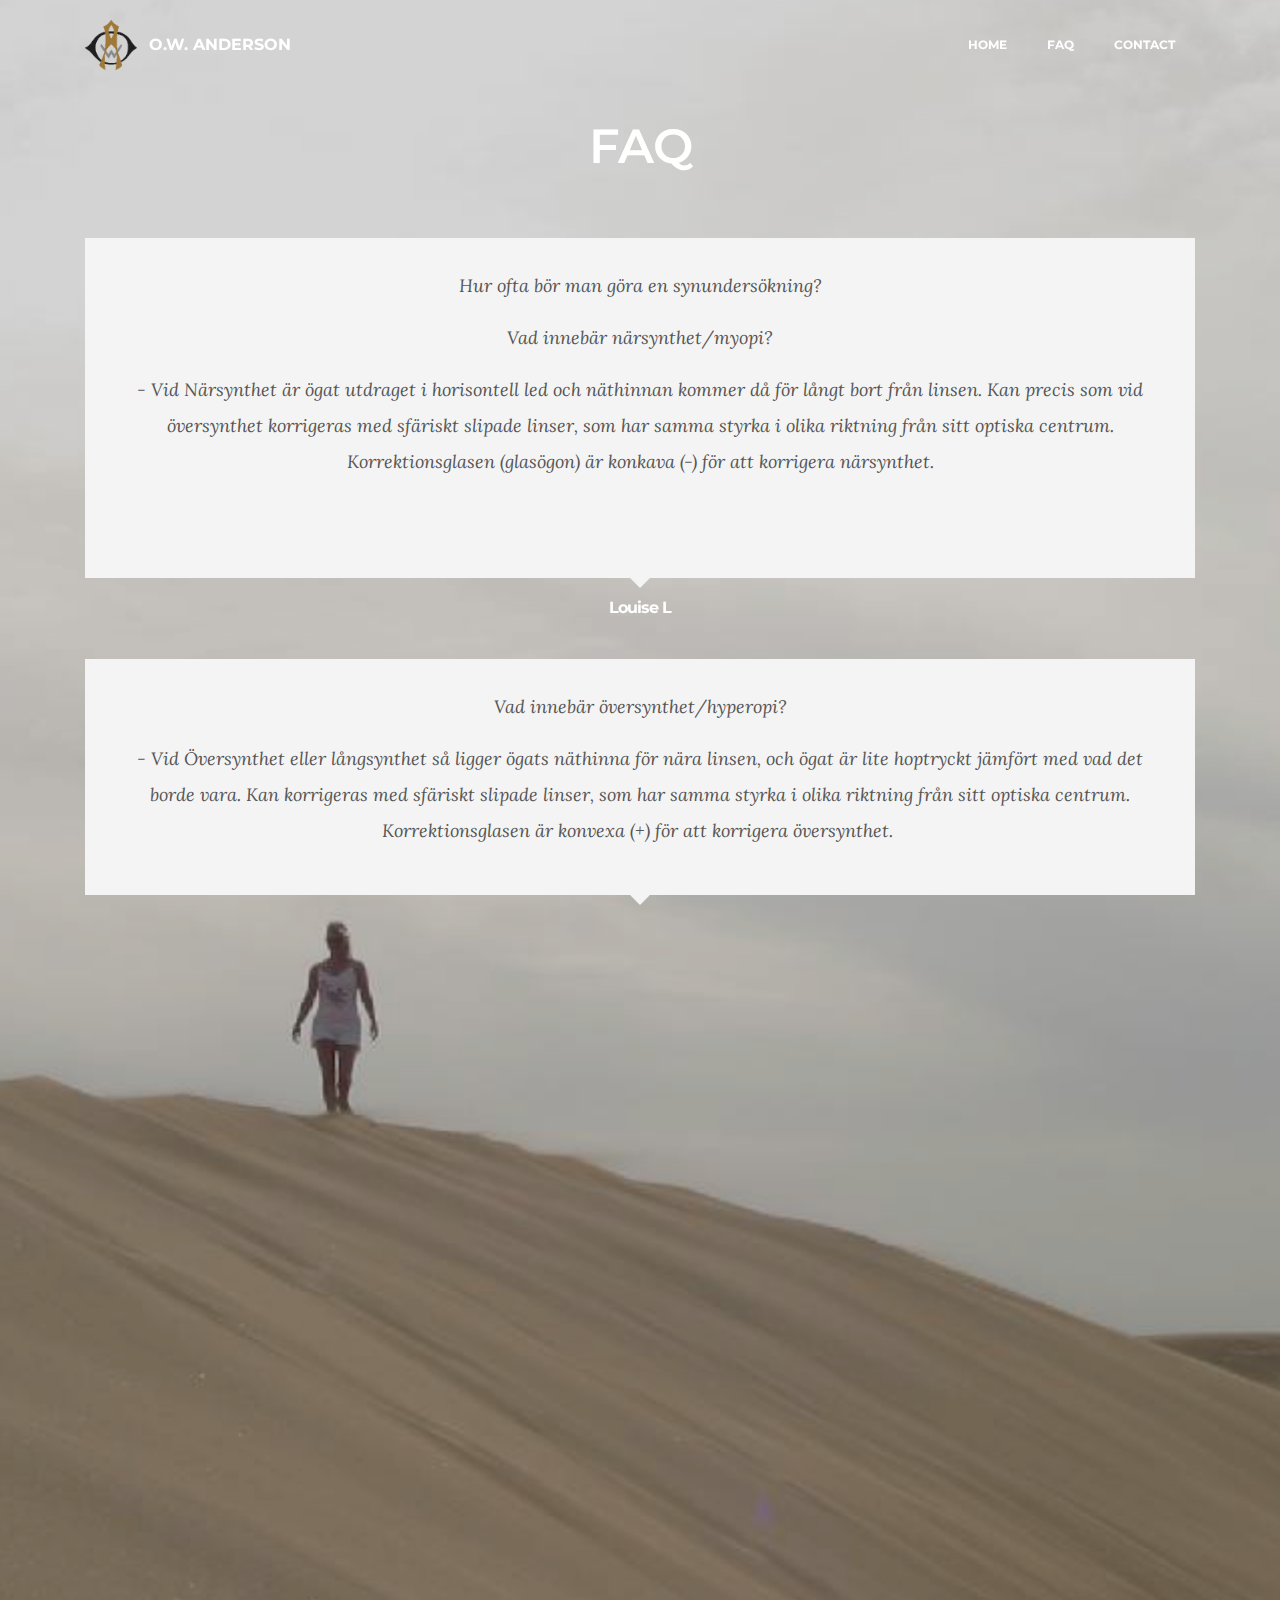
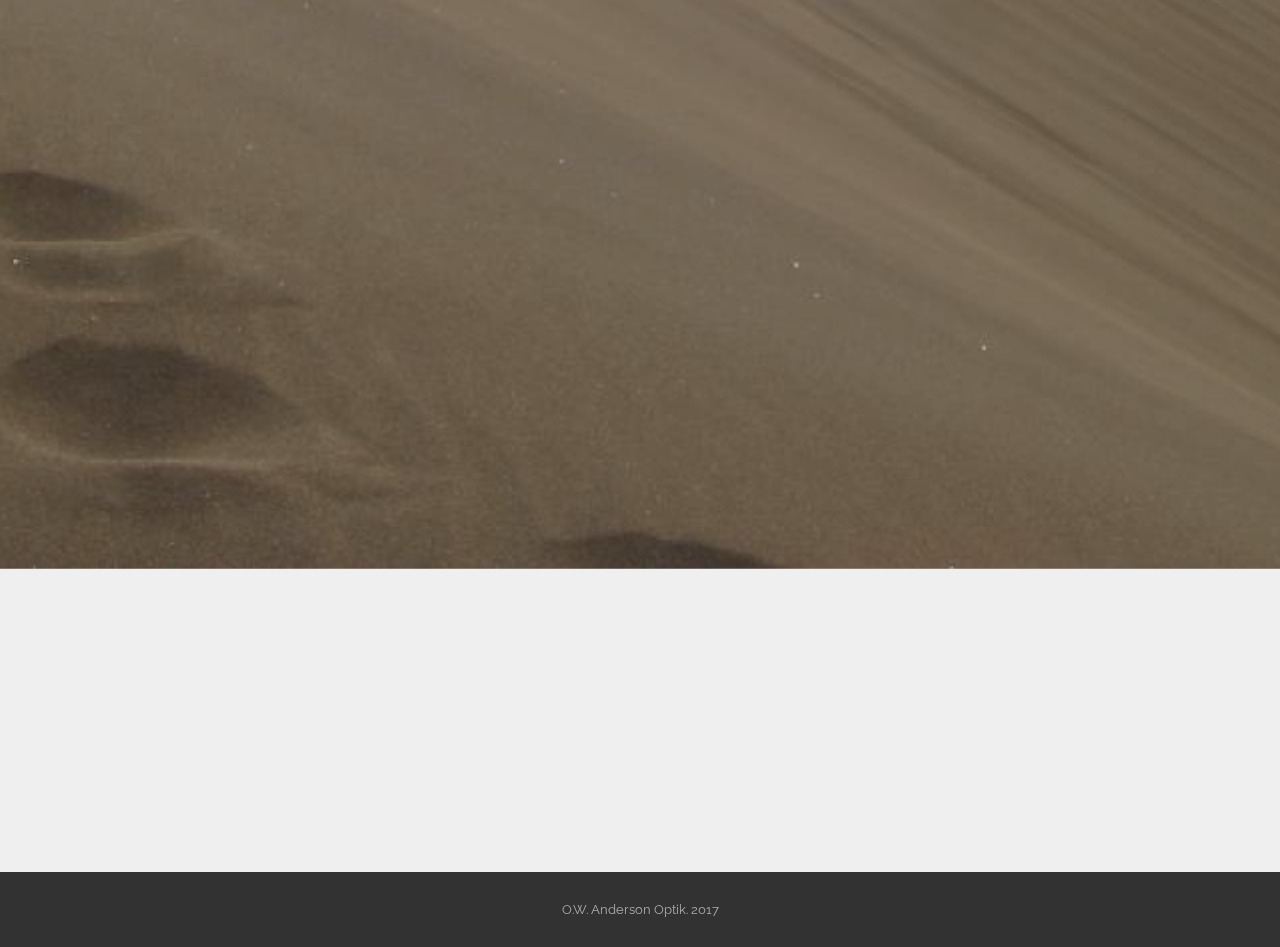
==== commit a302f155: "create github pages" ====
--- a/page1.html
+++ b/page1.html
@@ -57,7 +57,7 @@
 
 </section>
 
-<section class="engine"><a rel="external" href="https://mobirise.com">free drag and drop website generator software</a></section><section class="mbr-section mbr-parallax-background mbr-after-navbar" id="testimonials4-l" style="background-image: url(assets/images/sky.jpg); padding-top: 120px; padding-bottom: 120px;">
+<section class="engine"><a rel="external" href="https://mobirise.com">top responsive web site maker</a></section><section class="mbr-section mbr-parallax-background mbr-after-navbar" id="testimonials4-l" style="background-image: url(assets/images/sky.jpg); padding-top: 120px; padding-bottom: 120px;">
 
     <div class="mbr-overlay" style="opacity: 0.2; background-color: rgb(34, 34, 34);">
     </div>
@@ -84,105 +84,28 @@
                         <div class="card-block"><p>Hur ofta bör man göra en synundersökning?</p><p><span style="font-size: 1.125rem; line-height: 2;">Vad innebär närsynthet/myopi?</span></p><p>- Vid Närsynthet är ögat utdraget i horisontell led och näthinnan kommer då för långt bort från linsen. Kan precis som vid översynthet korrigeras med sfäriskt slipade linser, som har samma styrka i olika riktning från sitt optiska centrum. Korrektionsglasen (glasögon) är konkava (-) för att korrigera närsynthet.</p><p><br></p></div>
                         <div class="mbr-author card-footer">
                             
-                            <div class="mbr-author-name">Abanoub S.</div>
+                            <div class="mbr-author-name">Louise L</div>
                             
                         </div>
                     </div><div class="mbr-testimonial card">
                         <div class="card-block"><p>Vad innebär översynthet/hyperopi?</p><p>- Vid Översynthet eller långsynthet så ligger ögats näthinna för nära linsen, och ögat är lite hoptryckt jämfört med vad det borde vara. Kan korrigeras med sfäriskt slipade linser, som har samma styrka i olika riktning från sitt optiska centrum. Korrektionsglasen är konvexa (+) för att korrigera översynthet.&nbsp;</p></div>
                         <div class="mbr-author card-footer">
                             
-                            <div class="mbr-author-name">Suffian A.</div>
+                            <div class="mbr-author-name">Alan B.</div>
                             
                         </div>
                     </div><div class="mbr-testimonial card">
                         <div class="card-block"><p>Vad innebär astigmatism/brytningsfel?</p><p>- Vid Astigmatism även kallat brytningsfel, ger en sfärisk korrektion ändå oskarpa bilder i något avseende, oftast upplever personen att en rund punkt blir oval och suddig i en riktning. Den typen av fel kallas astigmatiska fel och korrigeras med toriska (cylindriska) korrektionsglas. Vid astigmatism bryts ljusstrålar i horisontal- och vertikalplanet till olika punkter i ögat och bilden på näthinnan blir suddig. Astigmatism uppträder ibland samtidigt med något av synfelen närsynthet eller översynthet, och glasögonens korrektionsglas slipas då med olika styrka i olika riktning. Vid astigmatiskt synfel kan toriska linser användas. Dessa har två styrkor, en för sfärsik korrektion och en för cylindrisk.</p></div>
                         <div class="mbr-author card-footer">
                             
-                            <div class="mbr-author-name">Jhollman C.</div>
+                            <div class="mbr-author-name">Jennifer S.</div>
                             
                         </div>
                     </div><div class="mbr-testimonial card">
                         <div class="card-block"><p>Vad menas med ålderssynthet/presbyopi?</p><p>- Ålderssynthet uppstår vanligen runt 50 år, då har ögonlinsen börjat förändras och stelna och ögonlinsen får svårare att ställa in sig snabbt. Det gör att äldre personer i allmänhet har svårt att se skarpt på nära håll, även om synen varit fullgod i yngre år. Den åldersbetingade synnedsättning ska inte förväxlas med översynthet.</p><p>För att korrigera ålderssynthet, används glas med olika styrka i olika delar, så att bäraren av glasögonen kan höja och sänka huvudet för att få olika styrka på den del av glasögonen som används. Sådana glas kallas progressiva glas och övergången mellan olika styrka är mjuk. Innan tekniken med progressivt slipade glas var tillräckligt bra var det vanligt med bifokalglas eller trifokalglas, dvs linser med avgränsade områden med annan slipning, något som kunde kännas obekvämt och störande för bäraren. Ännu ett alternativ på ålderns höst är att ha olika glasögon för läsning och för att se på långt håll, något som många föredrar. I dag finns det både bifokala linser och progressiva linser för att korrigera ålderssynthet.</p><p><br></p><p>En rubbning i ögats förmåga att ställa in sig kan förekomma även i yngre åldrar och gör att personen ser sämre på nära håll än vad som är normalt. Det kan ha fysiologiska orsaker eller bero på läkemedel.</p></div>
                         <div class="mbr-author card-footer">
                             
-                            <div class="mbr-author-name">John Smith</div>
-                            
-                        </div>
-                    </div><div class="mbr-testimonial card">
-                        <div class="card-block"><p>“Lorem ipsum dolor sit amet, consectetur adipisicing elit. Excepturi, aspernatur, voluptatibus, atque, tempore molestiae sed modi a ullam sint adipisci rerum vel praesentium voluptas deserunt veniam provident culpa sequi veritatis.”</p></div>
-                        <div class="mbr-author card-footer">
-                            
-                            <div class="mbr-author-name">John Smith</div>
-                            
-                        </div>
-                    </div><div class="mbr-testimonial card">
-                        <div class="card-block"><p>“Lorem ipsum dolor sit amet, consectetur adipisicing elit. Excepturi, aspernatur, voluptatibus, atque, tempore molestiae sed modi a ullam sint adipisci rerum vel praesentium voluptas deserunt veniam provident culpa sequi veritatis.”</p></div>
-                        <div class="mbr-author card-footer">
-                            
-                            <div class="mbr-author-name">John Smith</div>
-                            
-                        </div>
-                    </div><div class="mbr-testimonial card">
-                        <div class="card-block"><p>“Lorem ipsum dolor sit amet, consectetur adipisicing elit. Excepturi, aspernatur, voluptatibus, atque, tempore molestiae sed modi a ullam sint adipisci rerum vel praesentium voluptas deserunt veniam provident culpa sequi veritatis.”</p></div>
-                        <div class="mbr-author card-footer">
-                            
-                            <div class="mbr-author-name">John Smith</div>
-                            
-                        </div>
-                    </div><div class="mbr-testimonial card">
-                        <div class="card-block"><p>“Lorem ipsum dolor sit amet, consectetur adipisicing elit. Excepturi, aspernatur, voluptatibus, atque, tempore molestiae sed modi a ullam sint adipisci rerum vel praesentium voluptas deserunt veniam provident culpa sequi veritatis.”</p></div>
-                        <div class="mbr-author card-footer">
-                            
-                            <div class="mbr-author-name">John Smith</div>
-                            
-                        </div>
-                    </div><div class="mbr-testimonial card">
-                        <div class="card-block"><p>“Lorem ipsum dolor sit amet, consectetur adipisicing elit. Excepturi, aspernatur, voluptatibus, atque, tempore molestiae sed modi a ullam sint adipisci rerum vel praesentium voluptas deserunt veniam provident culpa sequi veritatis.”</p></div>
-                        <div class="mbr-author card-footer">
-                            
-                            <div class="mbr-author-name">John Smith</div>
-                            
-                        </div>
-                    </div><div class="mbr-testimonial card">
-                        <div class="card-block"><p>“Lorem ipsum dolor sit amet, consectetur adipisicing elit. Excepturi, aspernatur, voluptatibus, atque, tempore molestiae sed modi a ullam sint adipisci rerum vel praesentium voluptas deserunt veniam provident culpa sequi veritatis.”</p></div>
-                        <div class="mbr-author card-footer">
-                            
-                            <div class="mbr-author-name">John Smith</div>
-                            
-                        </div>
-                    </div><div class="mbr-testimonial card">
-                        <div class="card-block"><p>“Lorem ipsum dolor sit amet, consectetur adipisicing elit. Excepturi, aspernatur, voluptatibus, atque, tempore molestiae sed modi a ullam sint adipisci rerum vel praesentium voluptas deserunt veniam provident culpa sequi veritatis.”</p></div>
-                        <div class="mbr-author card-footer">
-                            
-                            <div class="mbr-author-name">John Smith</div>
-                            
-                        </div>
-                    </div><div class="mbr-testimonial card">
-                        <div class="card-block"><p>“Lorem ipsum dolor sit amet, consectetur adipisicing elit. Excepturi, aspernatur, voluptatibus, atque, tempore molestiae sed modi a ullam sint adipisci rerum vel praesentium voluptas deserunt veniam provident culpa sequi veritatis.”</p></div>
-                        <div class="mbr-author card-footer">
-                            
-                            <div class="mbr-author-name">John Smith</div>
-                            
-                        </div>
-                    </div><div class="mbr-testimonial card">
-                        <div class="card-block"><p>“Lorem ipsum dolor sit amet, consectetur adipisicing elit. Excepturi, aspernatur, voluptatibus, atque, tempore molestiae sed modi a ullam sint adipisci rerum vel praesentium voluptas deserunt veniam provident culpa sequi veritatis.”</p></div>
-                        <div class="mbr-author card-footer">
-                            
-                            <div class="mbr-author-name">John Smith</div>
-                            
-                        </div>
-                    </div><div class="mbr-testimonial card">
-                        <div class="card-block"><p>“Lorem ipsum dolor sit amet, consectetur adipisicing elit. Excepturi, aspernatur, voluptatibus, atque, tempore molestiae sed modi a ullam sint adipisci rerum vel praesentium voluptas deserunt veniam provident culpa sequi veritatis.”</p></div>
-                        <div class="mbr-author card-footer">
-                            
-                            <div class="mbr-author-name">John Smith</div>
-                            
-                        </div>
-                    </div><div class="mbr-testimonial card">
-                        <div class="card-block"><p>“Lorem ipsum dolor sit amet, consectetur adipisicing elit. Excepturi, aspernatur, voluptatibus, atque, tempore molestiae sed modi a ullam sint adipisci rerum vel praesentium voluptas deserunt veniam provident culpa sequi veritatis.”</p></div>
-                        <div class="mbr-author card-footer">
-                            
-                            <div class="mbr-author-name">John Smith</div>
+                            <div class="mbr-author-name">Sandra K.</div>
                             
                         </div>
                     </div>
--- a/assets/mobirise/css/mbr-additional.css
+++ b/assets/mobirise/css/mbr-additional.css
@@ -512,6 +512,12 @@
 #contacts1-7 P {
   color: #000000;
 }
+#testimonials4-l .mbr-section-title {
+  color: #ffffff;
+}
+#testimonials4-l .card-footer > div {
+  color: #ffffff;
+}
 #ext_menu-i .hide-buttons .nav-btn {
   display: none !important;
 }
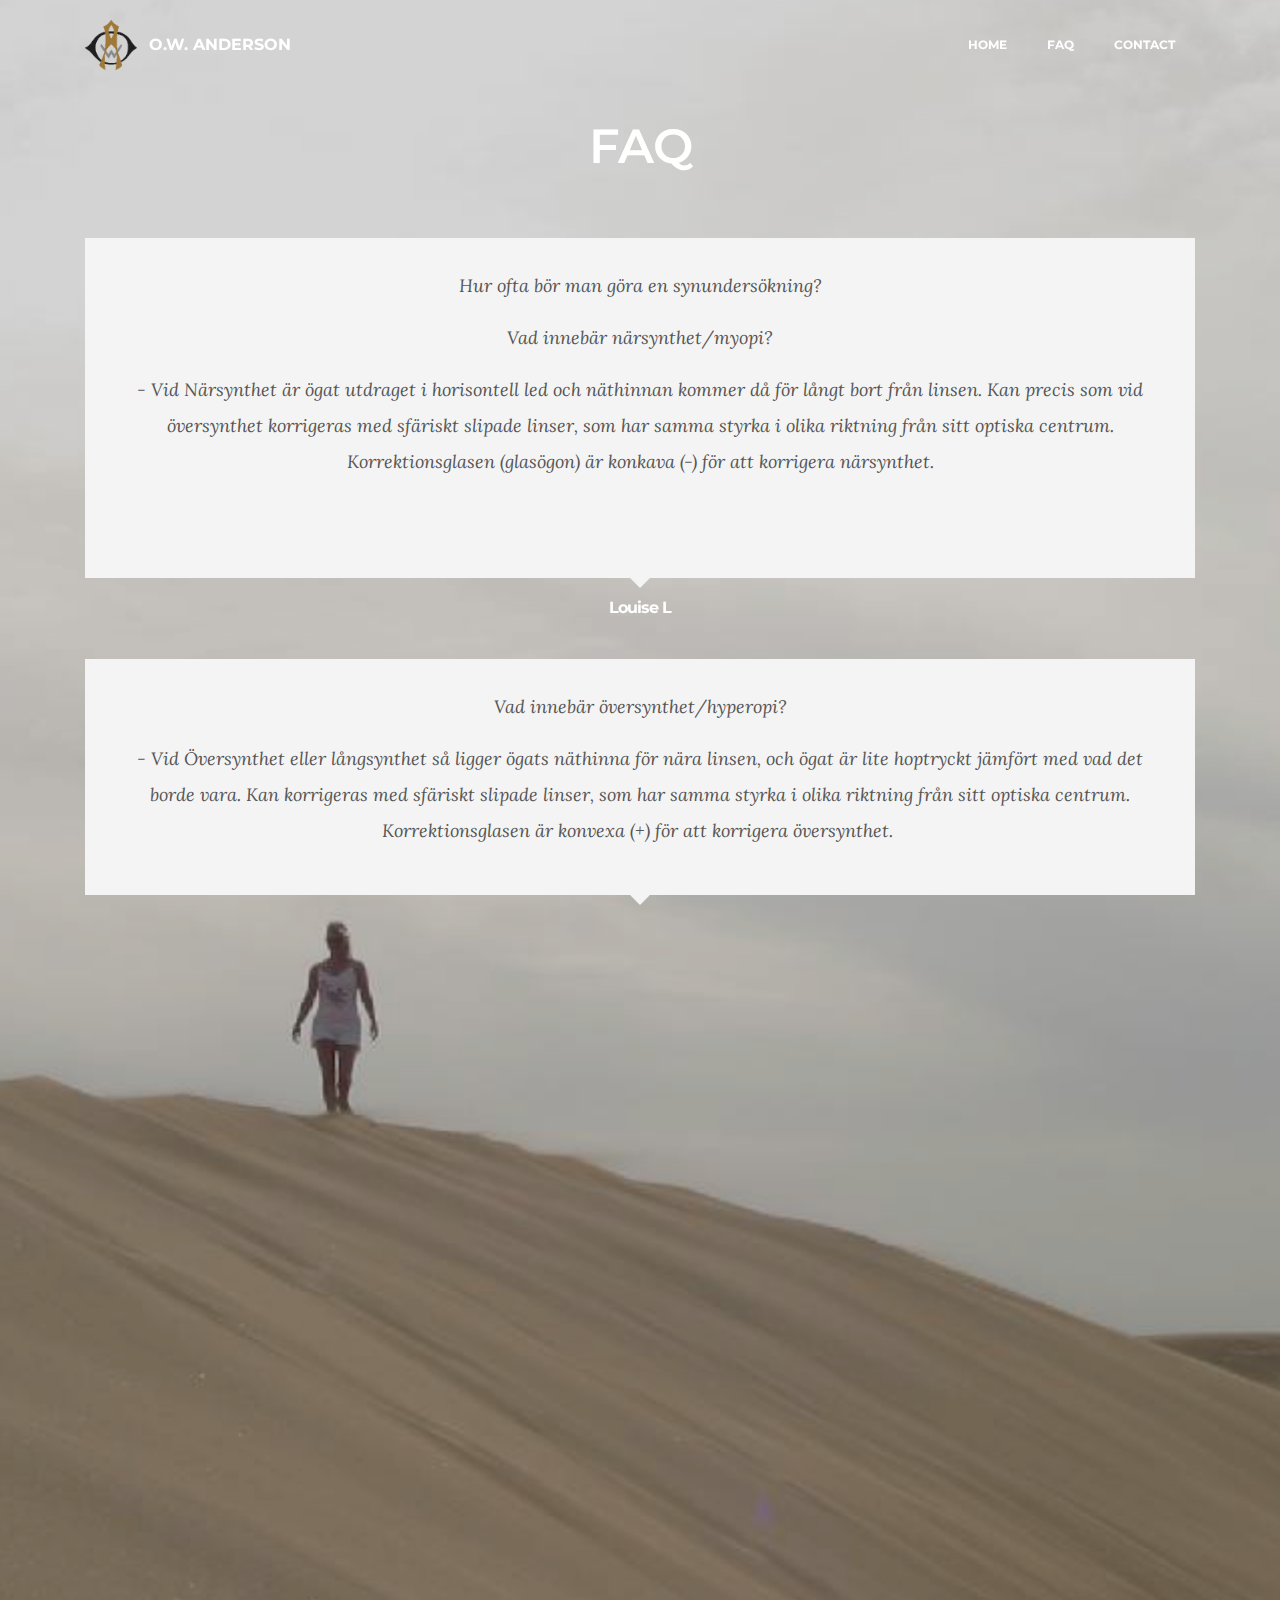
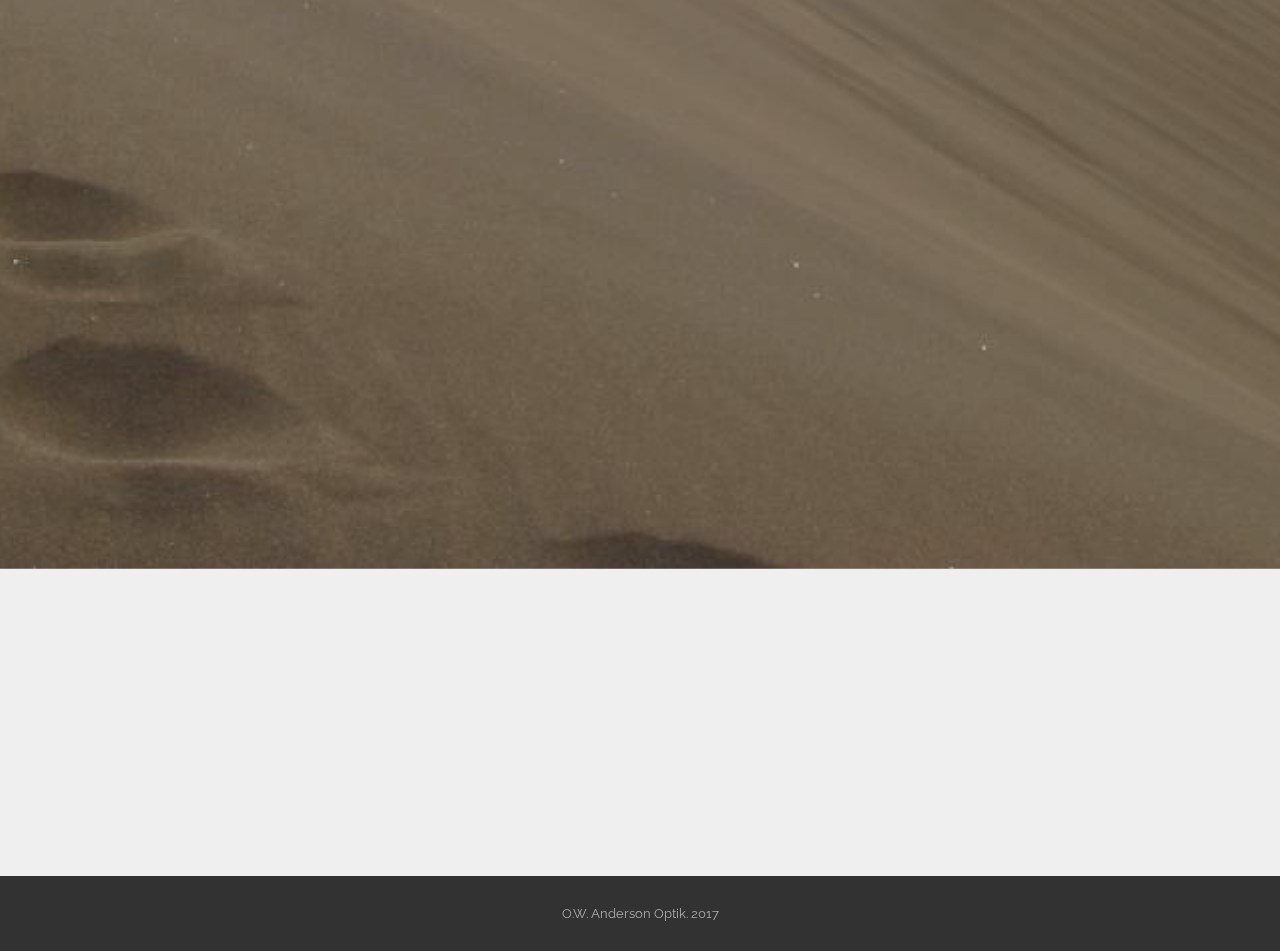
==== commit cd3edfbc: "create github pages" ====
--- a/page1.html
+++ b/page1.html
@@ -33,8 +33,8 @@
                 <div class="mbr-table-cell">
 
                     <div class="navbar-brand">
-                        <a href="https://mobirise.com" class="navbar-logo"><img src="assets/images/ow-backgroundless-132x128-56.png" alt="Mobirise"></a>
-                        <a class="navbar-caption" href="https://mobirise.com">O.W. ANDERSON</a>
+                        <a href="index.html" class="navbar-logo"><img src="assets/images/ow-backgroundless-132x128-56.png" alt="Mobirise"></a>
+                        <a class="navbar-caption" href="index.html">O.W. ANDERSON</a>
                     </div>
 
                 </div>
@@ -44,7 +44,7 @@
                         <div class="hamburger-icon"></div>
                     </button>
 
-                    <ul class="nav-dropdown collapse pull-xs-right nav navbar-nav navbar-toggleable-sm" id="exCollapsingNavbar"><li class="nav-item"><a class="nav-link link" href="https://mobirise.com/">HOME</a></li><li class="nav-item"><a class="nav-link link" href="page1.html">FAQ</a></li><li class="nav-item"><a class="nav-link link" href="https://mobirise.com/">CONTACT</a></li></ul>
+                    <ul class="nav-dropdown collapse pull-xs-right nav navbar-nav navbar-toggleable-sm" id="exCollapsingNavbar"><li class="nav-item"><a class="nav-link link" href="https://mobirise.com/">HOME</a></li><li class="nav-item"><a class="nav-link link" href="page1.html">FAQ</a></li><li class="nav-item"><a class="nav-link link" href="index.html#contacts1-7">CONTACT</a></li></ul>
                     <button hidden="" class="navbar-toggler navbar-close" type="button" data-toggle="collapse" data-target="#exCollapsingNavbar">
                         <div class="close-icon"></div>
                     </button>
@@ -57,7 +57,7 @@
 
 </section>
 
-<section class="engine"><a rel="external" href="https://mobirise.com">top responsive web site maker</a></section><section class="mbr-section mbr-parallax-background mbr-after-navbar" id="testimonials4-l" style="background-image: url(assets/images/sky.jpg); padding-top: 120px; padding-bottom: 120px;">
+<section class="engine"><a rel="external" href="https://mobirise.com">drag and drop web page generator</a></section><section class="mbr-section mbr-parallax-background mbr-after-navbar" id="testimonials4-l" style="background-image: url(assets/images/sky.jpg); padding-top: 120px; padding-bottom: 120px;">
 
     <div class="mbr-overlay" style="opacity: 0.2; background-color: rgb(34, 34, 34);">
     </div>
@@ -126,16 +126,15 @@
                 <div><img src="assets/images/owa-2-gold-and-silver-128x123-85.png"></div>
             </div>
             <div class="mbr-footer-content col-xs-12 col-md-3">
-                <p><strong>Address</strong><br>Ö Boulevarden 44, Kristianstad.<br>www.owaoptik.se</p>
+                <p><strong>Adress</strong><br>Ö Boulevarden 44, Kristianstad.<br>www.owaoptik.se</p>
             </div>
             <div class="mbr-footer-content col-xs-12 col-md-3">
-                <p><strong>Contacts</strong><br>
-Email: info@owaoptik.se<br>
+                <p><font color="#7c7c7c" face="Montserrat, sans-serif" size="3"><span style="letter-spacing: -1px; line-height: 20px;"><strong>Kontakt</strong></span></font><br><font color="#7c7c7c" face="Montserrat, sans-serif" size="3"><span style="letter-spacing: -1px; line-height: 20px;"><strong><br></strong></span></font>Email: info@owaoptik.se<br>
 Phone: 044 21 38 49<br></p>
             </div>
             <div class="mbr-footer-content col-xs-12 col-md-3">
-                <p></p><p><strong>Links</strong><br>
-<a href="www.voltgroup.com.mx">Site made by Volt Group</a><a class="text-primary" href="https://mobirise.com/mobirise-free-mac.zip"></a></p><p></p>
+                <p></p><p><strong>Länkar</strong><br>
+<a href="http://www.voltgroup.com.mx" target="_blank">Site made by Volt Group</a><a class="text-primary" href="https://mobirise.com/mobirise-free-mac.zip"></a></p><p></p>
             </div>
 
         </div>
--- a/assets/mobirise/css/mbr-additional.css
+++ b/assets/mobirise/css/mbr-additional.css
@@ -2,6 +2,9 @@
 @import url(https://fonts.googleapis.com/css?family=Droid+Serif:400,700);
 @import url(https://fonts.googleapis.com/css?family=Montserrat:400,700);
 @import url(https://fonts.googleapis.com/css?family=Lora:400,700);
+
+
+
 
 
 
@@ -484,6 +487,20 @@
 #ext_menu-0 .dropdown-item[aria-expanded="true"] {
   color: #3d8eb9!important;
 }
+#header1-2 .mbr-section-lead {
+  font-family: 'Montserrat', sans-serif;
+}
+#header3-m .mbr-section-title,
+#header3-m .mbr-section-subtitle {
+  text-align: center;
+}
+#header3-m SMALL {
+  font-family: 'Montserrat', sans-serif;
+  font-size: 25px;
+}
+#image1-h DIV {
+  font-size: 22px;
+}
 #content8-4 .mbr-section-title,
 #content8-4 p {
   text-align: right;
@@ -498,6 +515,9 @@
 }
 #content8-4 .mbr-section-title SPAN {
   text-align: center;
+}
+#slider-s P {
+  font-family: 'Montserrat', sans-serif;
 }
 #form1-6 .form-control-label {
   color: #232323;
@@ -582,3 +602,71 @@
 #contacts1-j P {
   color: #000000;
 }
+
+#ext_menu-t .hide-buttons .nav-btn {
+  display: none !important;
+}
+#ext_menu-t .navbar-caption {
+  color: #ffffff;
+}
+#ext_menu-t .navbar-toggler {
+  color: #ffffff;
+}
+#ext_menu-t .close-icon::before,
+#ext_menu-t .close-icon::after {
+  background-color: #ffffff;
+}
+#ext_menu-t .link,
+#ext_menu-t .dropdown-item {
+  color: #ffffff;
+}
+#ext_menu-t .link {
+  font-size: 0.75rem;
+}
+#ext_menu-t .dropdown-item,
+#ext_menu-t .nav-dropdown-sm .link {
+  font-size: 0.812rem;
+}
+#ext_menu-t .link:hover,
+#ext_menu-t .dropdown-item:hover,
+#ext_menu-t .link:focus,
+#ext_menu-t .dropdown-item:focus {
+  color: #3d8eb9;
+}
+#ext_menu-t .link[aria-expanded="true"],
+#ext_menu-t .dropdown-menu {
+  background: #1f5087;
+}
+#ext_menu-t .nav-dropdown-sm .link:focus,
+#ext_menu-t .nav-dropdown-sm .link:hover,
+#ext_menu-t .nav-dropdown-sm .dropdown-item:focus,
+#ext_menu-t .nav-dropdown-sm .dropdown-item:hover {
+  background: #2662a4!important;
+}
+#ext_menu-t .navbar,
+#ext_menu-t .nav-dropdown-sm,
+#ext_menu-t .nav-dropdown-sm .link[aria-expanded="true"],
+#ext_menu-t .nav-dropdown-sm .dropdown-menu {
+  background: #2969b0;
+}
+#ext_menu-t .bg-color.transparent .link {
+  color: #ffffff;
+  transition: none;
+}
+#ext_menu-t .bg-color.transparent.opened .link {
+  transition: color 0.2s ease-in-out;
+}
+#ext_menu-t .bg-color.transparent.opened .link:hover,
+#ext_menu-t .bg-color.transparent.opened .link:focus {
+  color: #3d8eb9;
+}
+#ext_menu-t .link[aria-expanded="true"],
+#ext_menu-t .dropdown-item[aria-expanded="true"] {
+  color: #3d8eb9!important;
+}
+#header1-w .mbr-section-lead {
+  font-family: 'Montserrat', sans-serif;
+}
+#contacts1-u P {
+  color: #000000;
+}
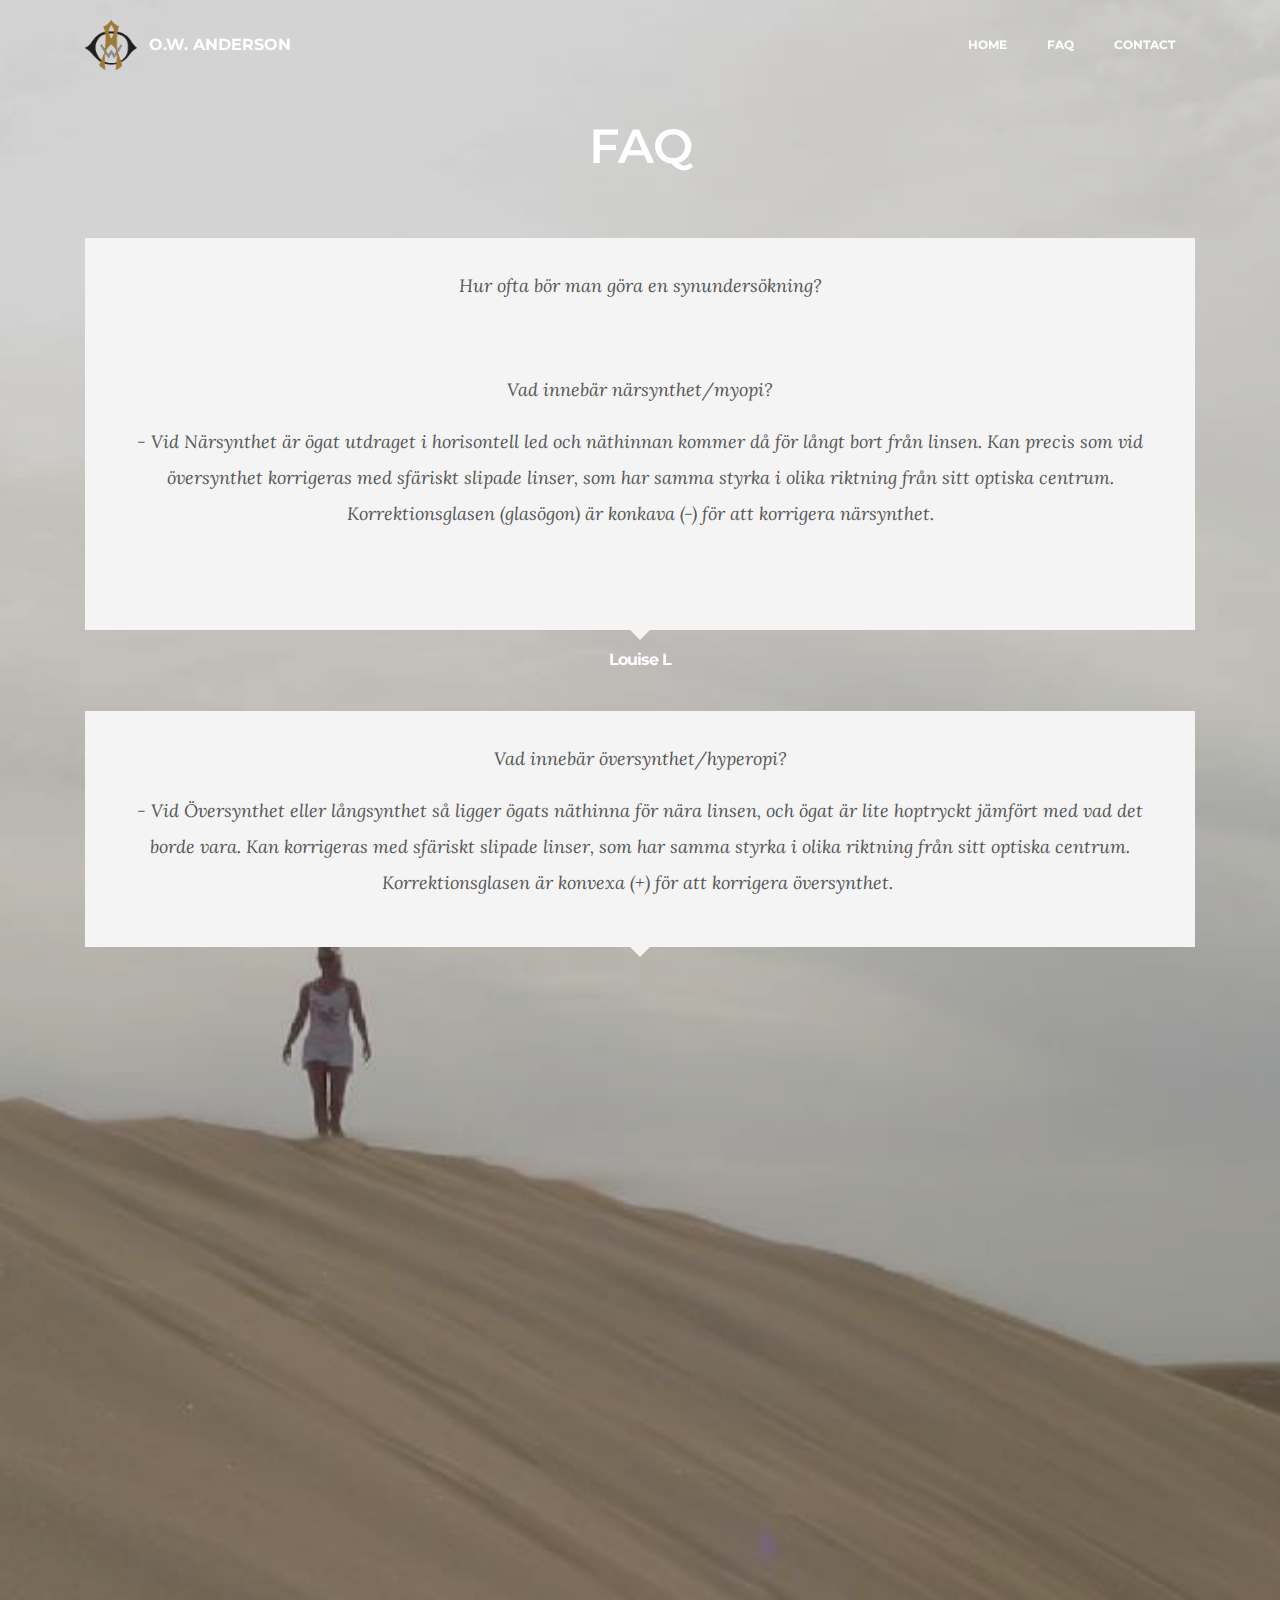
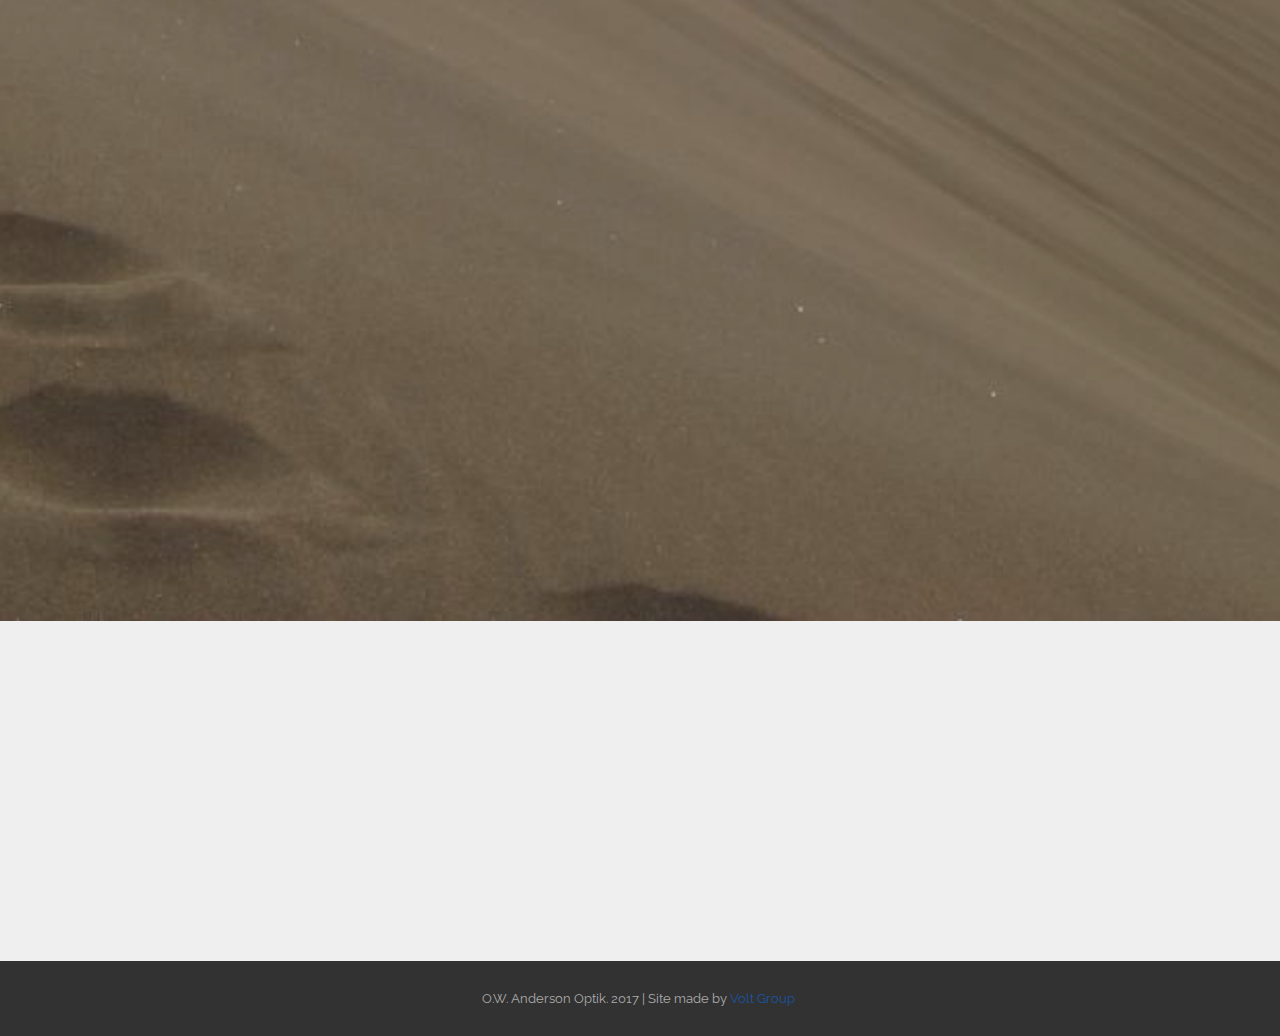
==== commit 5cb225bd: "create github pages" ====
--- a/page1.html
+++ b/page1.html
@@ -1,10 +1,10 @@
 <!DOCTYPE html>
 <html>
 <head>
-  <!-- Site made with Mobirise Website Builder v3.10.2, https://mobirise.com -->
+  <!-- Site made with Mobirise Website Builder v3.11.1, https://mobirise.com -->
   <meta charset="UTF-8">
   <meta http-equiv="X-UA-Compatible" content="IE=edge">
-  <meta name="generator" content="Mobirise v3.10.2, mobirise.com">
+  <meta name="generator" content="Mobirise v3.11.1, mobirise.com">
   <meta name="viewport" content="width=device-width, initial-scale=1">
   <link rel="shortcut icon" href="assets/images/ow-backgroundless-132x128-56.png" type="image/x-icon">
   <meta name="description" content="">
@@ -57,7 +57,7 @@
 
 </section>
 
-<section class="engine"><a rel="external" href="https://mobirise.com">drag and drop web page generator</a></section><section class="mbr-section mbr-parallax-background mbr-after-navbar" id="testimonials4-l" style="background-image: url(assets/images/sky.jpg); padding-top: 120px; padding-bottom: 120px;">
+<section class="engine"><a rel="external" href="https://mobirise.com">Mobirise Web Page Generator</a></section><section class="mbr-section mbr-parallax-background mbr-after-navbar" id="testimonials4-l" style="background-image: url(assets/images/sky.jpg); padding-top: 120px; padding-bottom: 120px;">
 
     <div class="mbr-overlay" style="opacity: 0.2; background-color: rgb(34, 34, 34);">
     </div>
@@ -81,7 +81,7 @@
                 <div class="col-xs-12">
 
                     <div class="mbr-testimonial card">
-                        <div class="card-block"><p>Hur ofta bör man göra en synundersökning?</p><p><span style="font-size: 1.125rem; line-height: 2;">Vad innebär närsynthet/myopi?</span></p><p>- Vid Närsynthet är ögat utdraget i horisontell led och näthinnan kommer då för långt bort från linsen. Kan precis som vid översynthet korrigeras med sfäriskt slipade linser, som har samma styrka i olika riktning från sitt optiska centrum. Korrektionsglasen (glasögon) är konkava (-) för att korrigera närsynthet.</p><p><br></p></div>
+                        <div class="card-block"><p>Hur ofta bör man göra en synundersökning?</p><p><br></p><p><span style="font-size: 1.125rem; line-height: 2;">Vad innebär närsynthet/myopi?</span></p><p>- Vid Närsynthet är ögat utdraget i horisontell led och näthinnan kommer då för långt bort från linsen. Kan precis som vid översynthet korrigeras med sfäriskt slipade linser, som har samma styrka i olika riktning från sitt optiska centrum. Korrektionsglasen (glasögon) är konkava (-) för att korrigera närsynthet.</p><p><br></p></div>
                         <div class="mbr-author card-footer">
                             
                             <div class="mbr-author-name">Louise L</div>
@@ -126,15 +126,13 @@
                 <div><img src="assets/images/owa-2-gold-and-silver-128x123-85.png"></div>
             </div>
             <div class="mbr-footer-content col-xs-12 col-md-3">
-                <p><strong>Adress</strong><br>Ö Boulevarden 44, Kristianstad.<br>www.owaoptik.se</p>
+                <p></p>
             </div>
             <div class="mbr-footer-content col-xs-12 col-md-3">
-                <p><font color="#7c7c7c" face="Montserrat, sans-serif" size="3"><span style="letter-spacing: -1px; line-height: 20px;"><strong>Kontakt</strong></span></font><br><font color="#7c7c7c" face="Montserrat, sans-serif" size="3"><span style="letter-spacing: -1px; line-height: 20px;"><strong><br></strong></span></font>Email: info@owaoptik.se<br>
-Phone: 044 21 38 49<br></p>
+                <p><font color="#7c7c7c" face="Montserrat, sans-serif" size="3"><span style="letter-spacing: -1px; line-height: 20px;"><strong>&nbsp; &nbsp; &nbsp;Kontakt</strong></span></font><br><font color="#7c7c7c" face="Montserrat, sans-serif" size="3"><span style="letter-spacing: -1px; line-height: 20px;"><strong><br></strong></span></font>info@owaoptik.se&nbsp;<br>Phone: 044 21 38 49<br></p>
             </div>
             <div class="mbr-footer-content col-xs-12 col-md-3">
-                <p></p><p><strong>Länkar</strong><br>
-<a href="http://www.voltgroup.com.mx" target="_blank">Site made by Volt Group</a><a class="text-primary" href="https://mobirise.com/mobirise-free-mac.zip"></a></p><p></p>
+                <p></p>
             </div>
 
         </div>
@@ -144,7 +142,7 @@
 <footer class="mbr-small-footer mbr-section mbr-section-nopadding" id="footer1-k" style="background-color: rgb(50, 50, 50); padding-top: 1.75rem; padding-bottom: 1.75rem;">
     
     <div class="container">
-        <p class="text-xs-center">O.W. Anderson Optik. 2017</p>
+        <p class="text-xs-center">O.W. Anderson Optik. 2017 | Site made by<a href="http://www.voltgroup.com.mx" target="_blank"> Volt Group&nbsp;</a></p>
     </div>
 </footer>
 
@@ -153,8 +151,8 @@
   <script src="assets/tether/tether.min.js"></script>
   <script src="assets/bootstrap/js/bootstrap.min.js"></script>
   <script src="assets/smooth-scroll/SmoothScroll.js"></script>
+  <script src="assets/jarallax/jarallax.js"></script>
   <script src="assets/viewportChecker/jquery.viewportchecker.js"></script>
-  <script src="assets/jarallax/jarallax.js"></script>
   <script src="assets/dropdown/js/script.min.js"></script>
   <script src="assets/touchSwipe/jquery.touchSwipe.min.js"></script>
   <script src="assets/theme/js/script.js"></script>
--- a/assets/mobirise/css/mbr-additional.css
+++ b/assets/mobirise/css/mbr-additional.css
@@ -2,7 +2,6 @@
 @import url(https://fonts.googleapis.com/css?family=Droid+Serif:400,700);
 @import url(https://fonts.googleapis.com/css?family=Montserrat:400,700);
 @import url(https://fonts.googleapis.com/css?family=Lora:400,700);
-
 
 
 
@@ -81,7 +80,7 @@
   font-family: 'Lora', serif;
 }
 .bg-primary {
-  background-color: #3d8eb9 !important;
+  background-color: #1855a4 !important;
 }
 .bg-success {
   background-color: #90a878 !important;
@@ -96,8 +95,8 @@
   background-color: #f28281 !important;
 }
 .btn-primary {
-  background-color: #3d8eb9;
-  border-color: #3d8eb9;
+  background-color: #1855a4;
+  border-color: #1855a4;
   color: #ffffff;
 }
 .btn-primary:hover,
@@ -106,18 +105,18 @@
 .btn-primary:active,
 .btn-primary.active {
   color: #ffffff;
-  background-color: #2a627f;
-  border-color: #2a627f;
+  background-color: #0e3261;
+  border-color: #0e3261;
 }
 .btn-primary.disabled,
 .btn-primary:disabled {
   color: #ffffff !important;
-  background-color: #2a627f !important;
-  border-color: #2a627f !important;
+  background-color: #0e3261 !important;
+  border-color: #0e3261 !important;
 }
 .btn-secondary {
-  background-color: #bfcecb;
-  border-color: #bfcecb;
+  background-color: #ffffff;
+  border-color: #ffffff;
   color: #ffffff;
 }
 .btn-secondary:hover,
@@ -126,14 +125,14 @@
 .btn-secondary:active,
 .btn-secondary.active {
   color: #ffffff;
-  background-color: #94ada8;
-  border-color: #94ada8;
+  background-color: #d4d4d4;
+  border-color: #d4d4d4;
 }
 .btn-secondary.disabled,
 .btn-secondary:disabled {
   color: #ffffff !important;
-  background-color: #94ada8 !important;
-  border-color: #94ada8 !important;
+  background-color: #d4d4d4 !important;
+  border-color: #d4d4d4 !important;
 }
 .btn-info {
   background-color: #7e9b9f;
@@ -217,8 +216,8 @@
 }
 .btn-primary-outline {
   background: none;
-  border-color: #24536c;
-  color: #24536c;
+  border-color: #0b274b;
+  color: #0b274b;
 }
 .btn-primary-outline:hover,
 .btn-primary-outline:focus,
@@ -226,19 +225,19 @@
 .btn-primary-outline:active,
 .btn-primary-outline.active {
   color: #ffffff;
-  background-color: #3d8eb9;
-  border-color: #3d8eb9;
+  background-color: #1855a4;
+  border-color: #1855a4;
 }
 .btn-primary-outline.disabled,
 .btn-primary-outline:disabled {
   color: #ffffff !important;
-  background-color: #3d8eb9 !important;
-  border-color: #3d8eb9 !important;
+  background-color: #1855a4 !important;
+  border-color: #1855a4 !important;
 }
 .btn-secondary-outline {
   background: none;
-  border-color: #85a29c;
-  color: #85a29c;
+  border-color: #ffffff;
+  color: #ffffff;
 }
 .btn-secondary-outline:hover,
 .btn-secondary-outline:focus,
@@ -246,14 +245,14 @@
 .btn-secondary-outline:active,
 .btn-secondary-outline.active {
   color: #ffffff;
-  background-color: #bfcecb;
-  border-color: #bfcecb;
+  background-color: #ffffff;
+  border-color: #ffffff;
 }
 .btn-secondary-outline.disabled,
 .btn-secondary-outline:disabled {
   color: #ffffff !important;
-  background-color: #bfcecb !important;
-  border-color: #bfcecb !important;
+  background-color: #ffffff !important;
+  border-color: #ffffff !important;
 }
 .btn-info-outline {
   background: none;
@@ -336,7 +335,7 @@
   border-color: #f28281 !important;
 }
 .text-primary {
-  color: #3d8eb9 !important;
+  color: #1855a4 !important;
 }
 .text-success {
   color: #90a878 !important;
@@ -363,36 +362,36 @@
   background-color: #f28281;
 }
 .btn-social {
-  border-color: #3d8eb9;
+  border-color: #1855a4;
 }
 .btn-social:hover {
-  background: #3d8eb9;
+  background: #1855a4;
 }
 .mbr-company .list-group-item.active .list-group-text {
-  color: #3d8eb9;
+  color: #1855a4;
 }
 .mbr-footer p a,
 .mbr-footer ul a {
-  color: #3d8eb9;
+  color: #1855a4;
 }
 .mbr-footer-content li::before,
 .mbr-footer .mbr-contacts li::before {
-  background: #3d8eb9;
+  background: #1855a4;
 }
 .mbr-footer-content li a:hover,
 .mbr-footer .mbr-contacts li a:hover {
-  color: #3d8eb9;
+  color: #1855a4;
 }
 .lead a,
 .lead a:hover {
-  color: #3d8eb9;
+  color: #1855a4;
 }
 .lead blockquote {
-  border-color: #3d8eb9;
+  border-color: #1855a4;
 }
 .mbr-plan-header.bg-primary .mbr-plan-subtitle,
 .mbr-plan-header.bg-primary .mbr-plan-price-desc {
-  color: #98c5dd;
+  color: #5594e6;
 }
 .mbr-plan-header.bg-success .mbr-plan-subtitle,
 .mbr-plan-header.bg-success .mbr-plan-price-desc {
@@ -412,7 +411,7 @@
 }
 .mbr-small-footer a,
 .mbr-gallery-filter li:hover {
-  color: #3d8eb9;
+  color: #1855a4;
 }
 .scrollToTop_wraper {
   opacity: 0 !important;
@@ -426,6 +425,24 @@
   font-size: 36px;
   color: #000000;
 }
+#slider-s P {
+  font-family: 'Montserrat', sans-serif;
+  color: #ffffff;
+  text-align: center;
+}
+#slider-s H2 {
+  text-align: center;
+  font-size: 48px;
+}
+#header1-1g .mbr-section-lead {
+  font-family: 'Raleway', sans-serif;
+}
+#header1-1g .mbr-section-title {
+  text-align: center;
+}
+#header1-1g .mbr-section-lead SPAN {
+  text-align: center;
+}
 #ext_menu-0 .hide-buttons .nav-btn {
   display: none !important;
 }
@@ -454,7 +471,7 @@
 #ext_menu-0 .dropdown-item:hover,
 #ext_menu-0 .link:focus,
 #ext_menu-0 .dropdown-item:focus {
-  color: #3d8eb9;
+  color: #1855a4;
 }
 #ext_menu-0 .link[aria-expanded="true"],
 #ext_menu-0 .dropdown-menu {
@@ -481,43 +498,22 @@
 }
 #ext_menu-0 .bg-color.transparent.opened .link:hover,
 #ext_menu-0 .bg-color.transparent.opened .link:focus {
-  color: #3d8eb9;
+  color: #1855a4;
 }
 #ext_menu-0 .link[aria-expanded="true"],
 #ext_menu-0 .dropdown-item[aria-expanded="true"] {
-  color: #3d8eb9!important;
-}
-#header1-2 .mbr-section-lead {
-  font-family: 'Montserrat', sans-serif;
-}
-#header3-m .mbr-section-title,
-#header3-m .mbr-section-subtitle {
-  text-align: center;
-}
-#header3-m SMALL {
-  font-family: 'Montserrat', sans-serif;
-  font-size: 25px;
-}
-#image1-h DIV {
-  font-size: 22px;
-}
-#content8-4 .mbr-section-title,
-#content8-4 p {
+  color: #1855a4!important;
+}
+#content8-18 .mbr-section-title,
+#content8-18 p {
   text-align: right;
   color: #fff;
 }
-#content8-4 .mbr-section-title {
-  text-align: center;
-}
-#content8-4 P {
+#content8-18 .mbr-section-title {
   text-align: left;
-  font-size: 23px;
-}
-#content8-4 .mbr-section-title SPAN {
-  text-align: center;
-}
-#slider-s P {
-  font-family: 'Montserrat', sans-serif;
+}
+#content8-18 P {
+  text-align: left;
 }
 #form1-6 .form-control-label {
   color: #232323;
@@ -529,8 +525,14 @@
 #social-buttons2-5 .mbr-section-title {
   color: #ffffff;
 }
-#contacts1-7 P {
-  color: #000000;
+#contacts2-1c STRONG {
+  text-align: center;
+}
+#contacts2-1c P {
+  text-align: left;
+}
+#contacts2-1c UL {
+  text-align: center;
 }
 #testimonials4-l .mbr-section-title {
   color: #ffffff;
@@ -566,7 +568,7 @@
 #ext_menu-i .dropdown-item:hover,
 #ext_menu-i .link:focus,
 #ext_menu-i .dropdown-item:focus {
-  color: #3d8eb9;
+  color: #1855a4;
 }
 #ext_menu-i .link[aria-expanded="true"],
 #ext_menu-i .dropdown-menu {
@@ -593,7 +595,7 @@
 }
 #ext_menu-i .bg-color.transparent.opened .link:hover,
 #ext_menu-i .bg-color.transparent.opened .link:focus {
-  color: #3d8eb9;
+  color: #1855a4;
 }
 #ext_menu-i .link[aria-expanded="true"],
 #ext_menu-i .dropdown-item[aria-expanded="true"] {
@@ -601,6 +603,10 @@
 }
 #contacts1-j P {
   color: #000000;
+  font-size: 24px;
+}
+#contacts1-j SPAN {
+  font-size: 30px;
 }
 
 #ext_menu-t .hide-buttons .nav-btn {
@@ -631,7 +637,7 @@
 #ext_menu-t .dropdown-item:hover,
 #ext_menu-t .link:focus,
 #ext_menu-t .dropdown-item:focus {
-  color: #3d8eb9;
+  color: #1855a4;
 }
 #ext_menu-t .link[aria-expanded="true"],
 #ext_menu-t .dropdown-menu {
@@ -658,7 +664,7 @@
 }
 #ext_menu-t .bg-color.transparent.opened .link:hover,
 #ext_menu-t .bg-color.transparent.opened .link:focus {
-  color: #3d8eb9;
+  color: #1855a4;
 }
 #ext_menu-t .link[aria-expanded="true"],
 #ext_menu-t .dropdown-item[aria-expanded="true"] {
@@ -669,4 +675,8 @@
 }
 #contacts1-u P {
   color: #000000;
-}
+  font-size: 24px;
+}
+#contacts1-u SPAN {
+  font-size: 30px;
+}
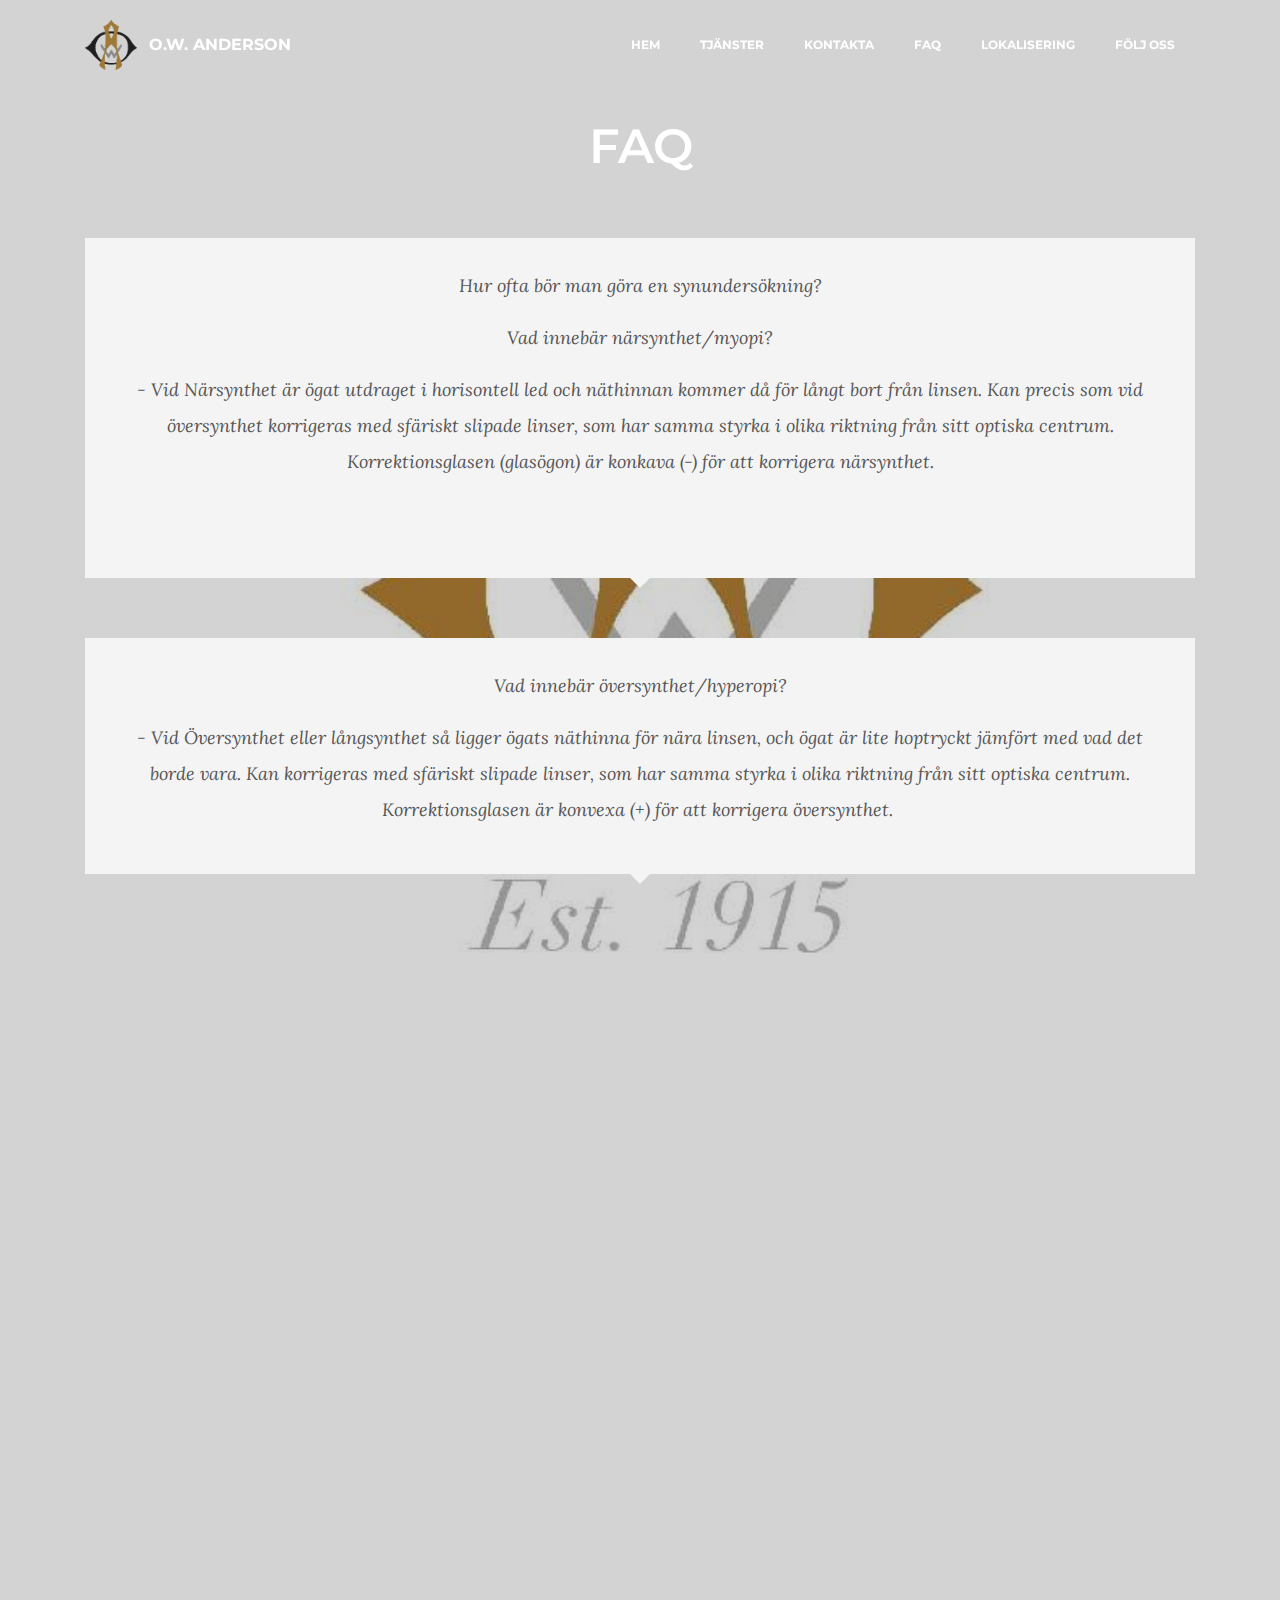
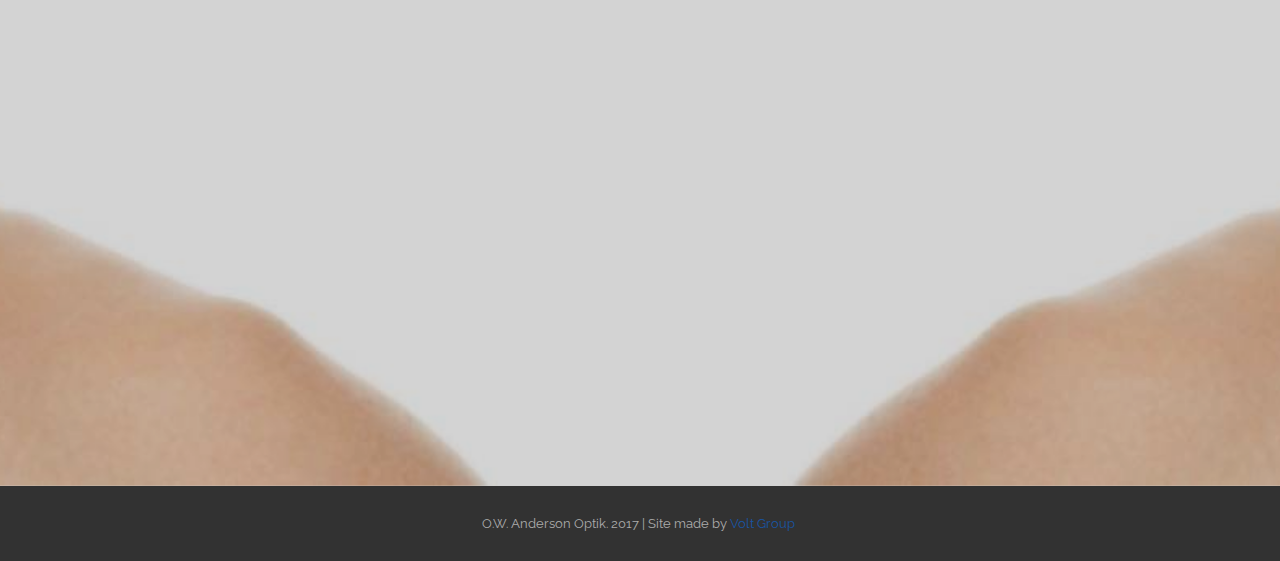
==== commit f70ffacb: "create github pages" ====
--- a/page1.html
+++ b/page1.html
@@ -44,7 +44,7 @@
                         <div class="hamburger-icon"></div>
                     </button>
 
-                    <ul class="nav-dropdown collapse pull-xs-right nav navbar-nav navbar-toggleable-sm" id="exCollapsingNavbar"><li class="nav-item"><a class="nav-link link" href="https://mobirise.com/">HOME</a></li><li class="nav-item"><a class="nav-link link" href="page1.html">FAQ</a></li><li class="nav-item"><a class="nav-link link" href="index.html#contacts1-7">CONTACT</a></li></ul>
+                    <ul class="nav-dropdown collapse pull-xs-right nav navbar-nav navbar-toggleable-sm" id="exCollapsingNavbar"><li class="nav-item"><a class="nav-link link" href="#top">HEM</a></li><li class="nav-item"><a class="nav-link link" href="index.html#slider-s">TJÄNSTER</a></li><li class="nav-item"><a class="nav-link link" href="index.html#form1-6">KONTAKTA<br></a></li><li class="nav-item"><a class="nav-link link" href="page1.html">FAQ<br></a></li><li class="nav-item"><a class="nav-link link" href="index.html#map1-1h">LOKALISERING</a></li><li class="nav-item"><a class="nav-link link" href="index.html#social-buttons2-5">FÖLJ OSS</a></li></ul>
                     <button hidden="" class="navbar-toggler navbar-close" type="button" data-toggle="collapse" data-target="#exCollapsingNavbar">
                         <div class="close-icon"></div>
                     </button>
@@ -57,7 +57,7 @@
 
 </section>
 
-<section class="engine"><a rel="external" href="https://mobirise.com">Mobirise Web Page Generator</a></section><section class="mbr-section mbr-parallax-background mbr-after-navbar" id="testimonials4-l" style="background-image: url(assets/images/sky.jpg); padding-top: 120px; padding-bottom: 120px;">
+<section class="engine"><a rel="external" href="https://mobirise.com">https://mobirise.com/</a></section><section class="mbr-section mbr-parallax-background mbr-after-navbar" id="testimonials4-l" style="background-image: url(assets/images/est-squashed-2000x1579.jpg); padding-top: 120px; padding-bottom: 120px;">
 
     <div class="mbr-overlay" style="opacity: 0.2; background-color: rgb(34, 34, 34);">
     </div>
@@ -81,58 +81,37 @@
                 <div class="col-xs-12">
 
                     <div class="mbr-testimonial card">
-                        <div class="card-block"><p>Hur ofta bör man göra en synundersökning?</p><p><br></p><p><span style="font-size: 1.125rem; line-height: 2;">Vad innebär närsynthet/myopi?</span></p><p>- Vid Närsynthet är ögat utdraget i horisontell led och näthinnan kommer då för långt bort från linsen. Kan precis som vid översynthet korrigeras med sfäriskt slipade linser, som har samma styrka i olika riktning från sitt optiska centrum. Korrektionsglasen (glasögon) är konkava (-) för att korrigera närsynthet.</p><p><br></p></div>
+                        <div class="card-block"><p>Hur ofta bör man göra en synundersökning?</p><p><span style="font-size: 1.125rem; line-height: 2;">Vad innebär närsynthet/myopi?</span><br></p><p>- Vid Närsynthet är ögat utdraget i horisontell led och näthinnan kommer då för långt bort från linsen. Kan precis som vid översynthet korrigeras med sfäriskt slipade linser, som har samma styrka i olika riktning från sitt optiska centrum. Korrektionsglasen (glasögon) är konkava (-) för att korrigera närsynthet.</p><p><br></p></div>
                         <div class="mbr-author card-footer">
                             
-                            <div class="mbr-author-name">Louise L</div>
+                            <div class="mbr-author-name"></div>
                             
                         </div>
                     </div><div class="mbr-testimonial card">
                         <div class="card-block"><p>Vad innebär översynthet/hyperopi?</p><p>- Vid Översynthet eller långsynthet så ligger ögats näthinna för nära linsen, och ögat är lite hoptryckt jämfört med vad det borde vara. Kan korrigeras med sfäriskt slipade linser, som har samma styrka i olika riktning från sitt optiska centrum. Korrektionsglasen är konvexa (+) för att korrigera översynthet.&nbsp;</p></div>
                         <div class="mbr-author card-footer">
                             
-                            <div class="mbr-author-name">Alan B.</div>
+                            <div class="mbr-author-name"></div>
                             
                         </div>
                     </div><div class="mbr-testimonial card">
                         <div class="card-block"><p>Vad innebär astigmatism/brytningsfel?</p><p>- Vid Astigmatism även kallat brytningsfel, ger en sfärisk korrektion ändå oskarpa bilder i något avseende, oftast upplever personen att en rund punkt blir oval och suddig i en riktning. Den typen av fel kallas astigmatiska fel och korrigeras med toriska (cylindriska) korrektionsglas. Vid astigmatism bryts ljusstrålar i horisontal- och vertikalplanet till olika punkter i ögat och bilden på näthinnan blir suddig. Astigmatism uppträder ibland samtidigt med något av synfelen närsynthet eller översynthet, och glasögonens korrektionsglas slipas då med olika styrka i olika riktning. Vid astigmatiskt synfel kan toriska linser användas. Dessa har två styrkor, en för sfärsik korrektion och en för cylindrisk.</p></div>
                         <div class="mbr-author card-footer">
                             
-                            <div class="mbr-author-name">Jennifer S.</div>
+                            <div class="mbr-author-name"></div>
                             
                         </div>
                     </div><div class="mbr-testimonial card">
                         <div class="card-block"><p>Vad menas med ålderssynthet/presbyopi?</p><p>- Ålderssynthet uppstår vanligen runt 50 år, då har ögonlinsen börjat förändras och stelna och ögonlinsen får svårare att ställa in sig snabbt. Det gör att äldre personer i allmänhet har svårt att se skarpt på nära håll, även om synen varit fullgod i yngre år. Den åldersbetingade synnedsättning ska inte förväxlas med översynthet.</p><p>För att korrigera ålderssynthet, används glas med olika styrka i olika delar, så att bäraren av glasögonen kan höja och sänka huvudet för att få olika styrka på den del av glasögonen som används. Sådana glas kallas progressiva glas och övergången mellan olika styrka är mjuk. Innan tekniken med progressivt slipade glas var tillräckligt bra var det vanligt med bifokalglas eller trifokalglas, dvs linser med avgränsade områden med annan slipning, något som kunde kännas obekvämt och störande för bäraren. Ännu ett alternativ på ålderns höst är att ha olika glasögon för läsning och för att se på långt håll, något som många föredrar. I dag finns det både bifokala linser och progressiva linser för att korrigera ålderssynthet.</p><p><br></p><p>En rubbning i ögats förmåga att ställa in sig kan förekomma även i yngre åldrar och gör att personen ser sämre på nära håll än vad som är normalt. Det kan ha fysiologiska orsaker eller bero på läkemedel.</p></div>
                         <div class="mbr-author card-footer">
                             
-                            <div class="mbr-author-name">Sandra K.</div>
+                            <div class="mbr-author-name"></div>
                             
                         </div>
                     </div>
 
                 </div>
 
-            </div>
-
-        </div>
-    </div>
-</section>
-
-<section class="mbr-section mbr-section-md-padding mbr-footer footer1" id="contacts1-j" style="background-color: rgb(239, 239, 239); padding-top: 90px; padding-bottom: 90px;">
-    
-    <div class="container">
-        <div class="row">
-            <div class="mbr-footer-content col-xs-12 col-md-3">
-                <div><img src="assets/images/owa-2-gold-and-silver-128x123-85.png"></div>
-            </div>
-            <div class="mbr-footer-content col-xs-12 col-md-3">
-                <p></p>
-            </div>
-            <div class="mbr-footer-content col-xs-12 col-md-3">
-                <p><font color="#7c7c7c" face="Montserrat, sans-serif" size="3"><span style="letter-spacing: -1px; line-height: 20px;"><strong>&nbsp; &nbsp; &nbsp;Kontakt</strong></span></font><br><font color="#7c7c7c" face="Montserrat, sans-serif" size="3"><span style="letter-spacing: -1px; line-height: 20px;"><strong><br></strong></span></font>info@owaoptik.se&nbsp;<br>Phone: 044 21 38 49<br></p>
-            </div>
-            <div class="mbr-footer-content col-xs-12 col-md-3">
-                <p></p>
             </div>
 
         </div>
--- a/assets/mobirise/css/mbr-additional.css
+++ b/assets/mobirise/css/mbr-additional.css
@@ -1,7 +1,10 @@
 @import url(https://fonts.googleapis.com/css?family=Raleway:400,300,700);
 @import url(https://fonts.googleapis.com/css?family=Droid+Serif:400,700);
 @import url(https://fonts.googleapis.com/css?family=Montserrat:400,700);
+@import url(https://fonts.googleapis.com/css?family=Open+Sans:400,300,700);
 @import url(https://fonts.googleapis.com/css?family=Lora:400,700);
+
+
 
 
 
@@ -518,6 +521,9 @@
 #form1-6 .form-control-label {
   color: #232323;
 }
+#form1-6 SMALL {
+  font-family: 'Raleway', sans-serif;
+}
 #social-buttons2-5 .mbr-section-title,
 #social-buttons2-5 .btn-social {
   color: #232323;
@@ -525,14 +531,11 @@
 #social-buttons2-5 .mbr-section-title {
   color: #ffffff;
 }
-#contacts2-1c STRONG {
-  text-align: center;
-}
-#contacts2-1c P {
-  text-align: left;
-}
-#contacts2-1c UL {
-  text-align: center;
+#contacts4-1i .btn {
+  font-family: 'Open Sans', sans-serif;
+}
+#contacts4-1i UL {
+  color: #ffffff;
 }
 #testimonials4-l .mbr-section-title {
   color: #ffffff;
@@ -599,84 +602,5 @@
 }
 #ext_menu-i .link[aria-expanded="true"],
 #ext_menu-i .dropdown-item[aria-expanded="true"] {
-  color: #3d8eb9!important;
-}
-#contacts1-j P {
-  color: #000000;
-  font-size: 24px;
-}
-#contacts1-j SPAN {
-  font-size: 30px;
-}
-
-#ext_menu-t .hide-buttons .nav-btn {
-  display: none !important;
-}
-#ext_menu-t .navbar-caption {
-  color: #ffffff;
-}
-#ext_menu-t .navbar-toggler {
-  color: #ffffff;
-}
-#ext_menu-t .close-icon::before,
-#ext_menu-t .close-icon::after {
-  background-color: #ffffff;
-}
-#ext_menu-t .link,
-#ext_menu-t .dropdown-item {
-  color: #ffffff;
-}
-#ext_menu-t .link {
-  font-size: 0.75rem;
-}
-#ext_menu-t .dropdown-item,
-#ext_menu-t .nav-dropdown-sm .link {
-  font-size: 0.812rem;
-}
-#ext_menu-t .link:hover,
-#ext_menu-t .dropdown-item:hover,
-#ext_menu-t .link:focus,
-#ext_menu-t .dropdown-item:focus {
-  color: #1855a4;
-}
-#ext_menu-t .link[aria-expanded="true"],
-#ext_menu-t .dropdown-menu {
-  background: #1f5087;
-}
-#ext_menu-t .nav-dropdown-sm .link:focus,
-#ext_menu-t .nav-dropdown-sm .link:hover,
-#ext_menu-t .nav-dropdown-sm .dropdown-item:focus,
-#ext_menu-t .nav-dropdown-sm .dropdown-item:hover {
-  background: #2662a4!important;
-}
-#ext_menu-t .navbar,
-#ext_menu-t .nav-dropdown-sm,
-#ext_menu-t .nav-dropdown-sm .link[aria-expanded="true"],
-#ext_menu-t .nav-dropdown-sm .dropdown-menu {
-  background: #2969b0;
-}
-#ext_menu-t .bg-color.transparent .link {
-  color: #ffffff;
-  transition: none;
-}
-#ext_menu-t .bg-color.transparent.opened .link {
-  transition: color 0.2s ease-in-out;
-}
-#ext_menu-t .bg-color.transparent.opened .link:hover,
-#ext_menu-t .bg-color.transparent.opened .link:focus {
-  color: #1855a4;
-}
-#ext_menu-t .link[aria-expanded="true"],
-#ext_menu-t .dropdown-item[aria-expanded="true"] {
-  color: #3d8eb9!important;
-}
-#header1-w .mbr-section-lead {
-  font-family: 'Montserrat', sans-serif;
-}
-#contacts1-u P {
-  color: #000000;
-  font-size: 24px;
-}
-#contacts1-u SPAN {
-  font-size: 30px;
-}
+  color: #1855a4!important;
+}
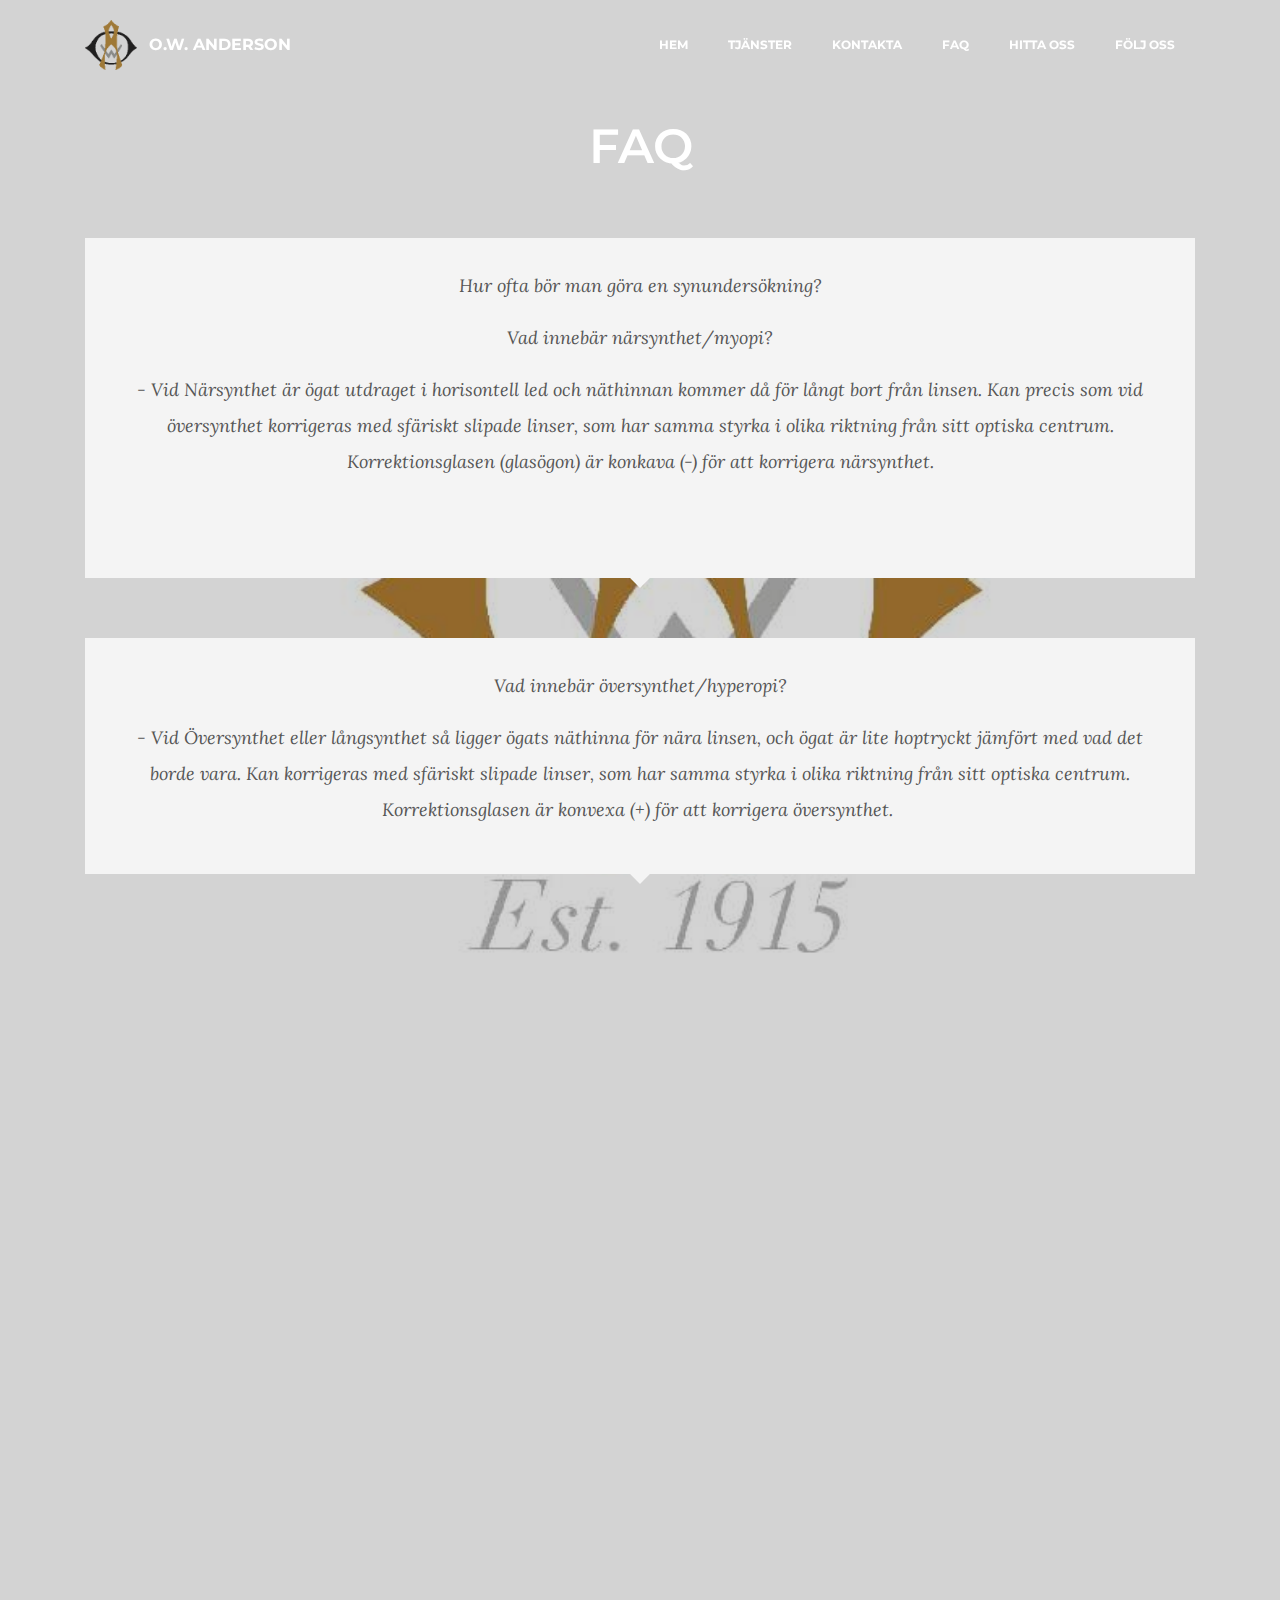
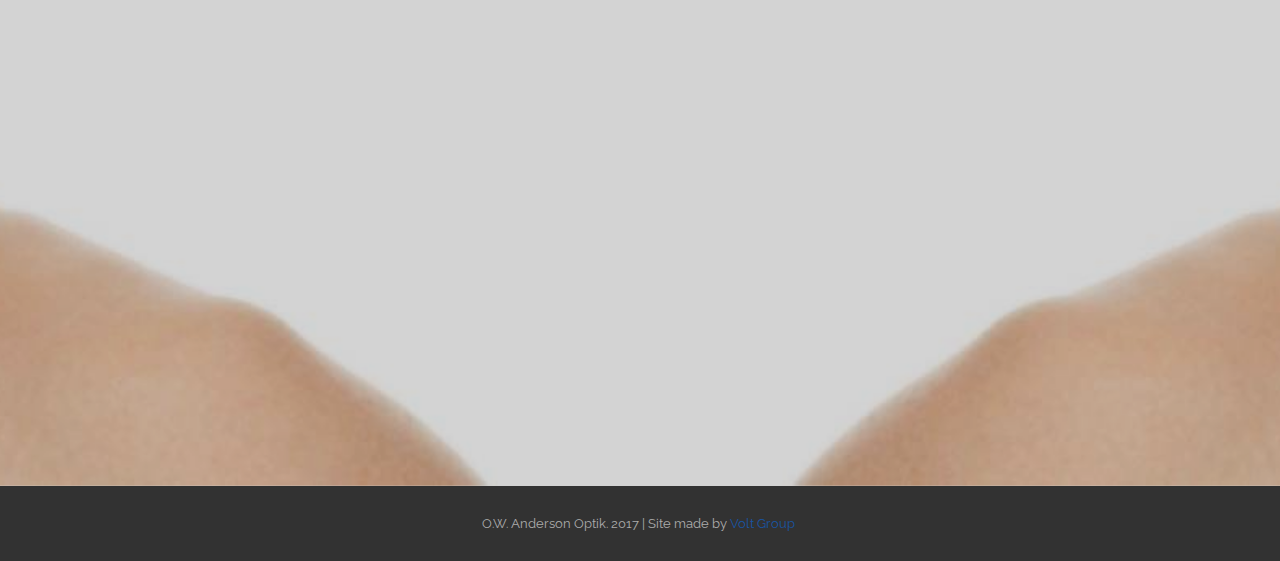
==== commit 8fa7c273: "create github pages" ====
--- a/page1.html
+++ b/page1.html
@@ -44,7 +44,7 @@
                         <div class="hamburger-icon"></div>
                     </button>
 
-                    <ul class="nav-dropdown collapse pull-xs-right nav navbar-nav navbar-toggleable-sm" id="exCollapsingNavbar"><li class="nav-item"><a class="nav-link link" href="#top">HEM</a></li><li class="nav-item"><a class="nav-link link" href="index.html#slider-s">TJÄNSTER</a></li><li class="nav-item"><a class="nav-link link" href="index.html#form1-6">KONTAKTA<br></a></li><li class="nav-item"><a class="nav-link link" href="page1.html">FAQ<br></a></li><li class="nav-item"><a class="nav-link link" href="index.html#map1-1h">LOKALISERING</a></li><li class="nav-item"><a class="nav-link link" href="index.html#social-buttons2-5">FÖLJ OSS</a></li></ul>
+                    <ul class="nav-dropdown collapse pull-xs-right nav navbar-nav navbar-toggleable-sm" id="exCollapsingNavbar"><li class="nav-item"><a class="nav-link link" href="#top">HEM</a></li><li class="nav-item"><a class="nav-link link" href="index.html#slider-s">TJÄNSTER</a></li><li class="nav-item"><a class="nav-link link" href="index.html#form1-6">KONTAKTA<br></a></li><li class="nav-item"><a class="nav-link link" href="page1.html">FAQ<br></a></li><li class="nav-item"><a class="nav-link link" href="index.html#map1-1h">HITTA OSS</a></li><li class="nav-item"><a class="nav-link link" href="index.html#social-buttons2-5">FÖLJ OSS</a></li></ul>
                     <button hidden="" class="navbar-toggler navbar-close" type="button" data-toggle="collapse" data-target="#exCollapsingNavbar">
                         <div class="close-icon"></div>
                     </button>
@@ -57,7 +57,7 @@
 
 </section>
 
-<section class="engine"><a rel="external" href="https://mobirise.com">https://mobirise.com/</a></section><section class="mbr-section mbr-parallax-background mbr-after-navbar" id="testimonials4-l" style="background-image: url(assets/images/est-squashed-2000x1579.jpg); padding-top: 120px; padding-bottom: 120px;">
+<section class="engine"><a rel="external" href="https://mobirise.com">Web Builder</a></section><section class="mbr-section mbr-parallax-background mbr-after-navbar" id="testimonials4-l" style="background-image: url(assets/images/est-squashed-2000x1579.jpg); padding-top: 120px; padding-bottom: 120px;">
 
     <div class="mbr-overlay" style="opacity: 0.2; background-color: rgb(34, 34, 34);">
     </div>
